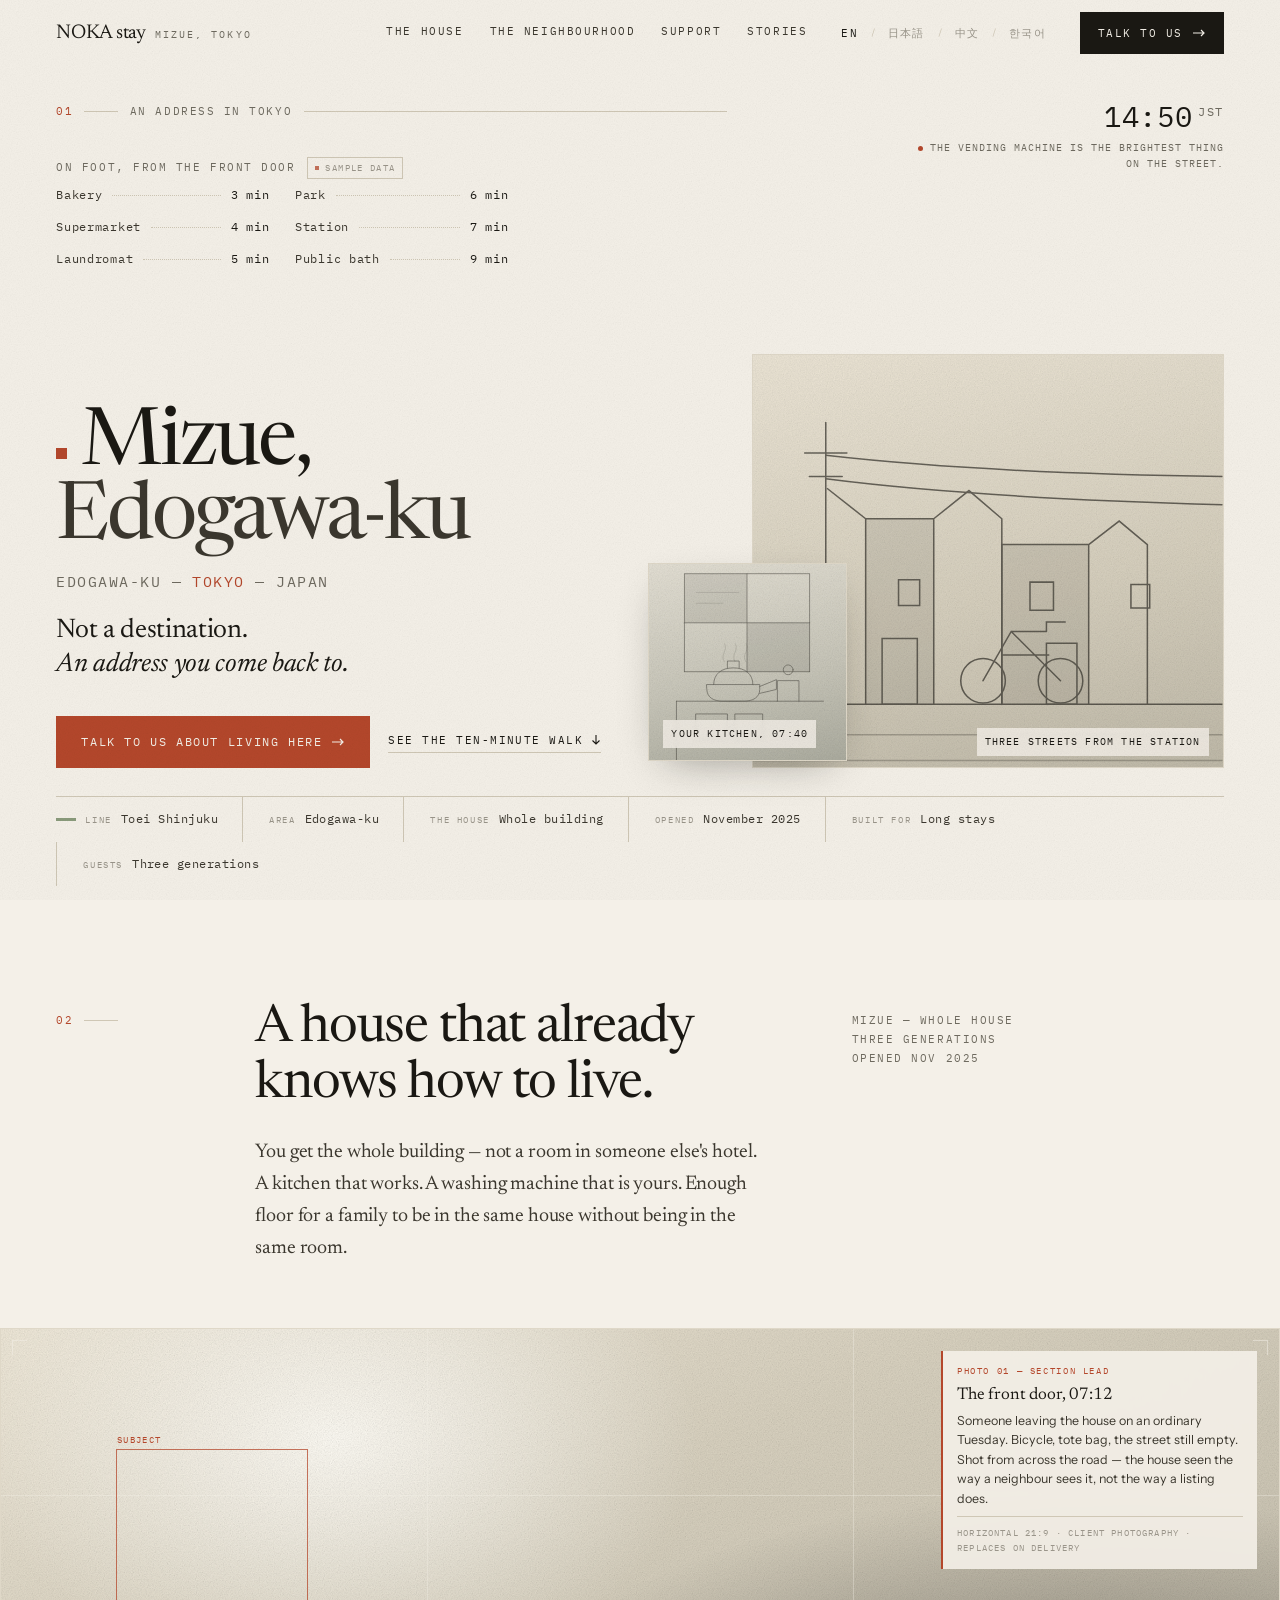
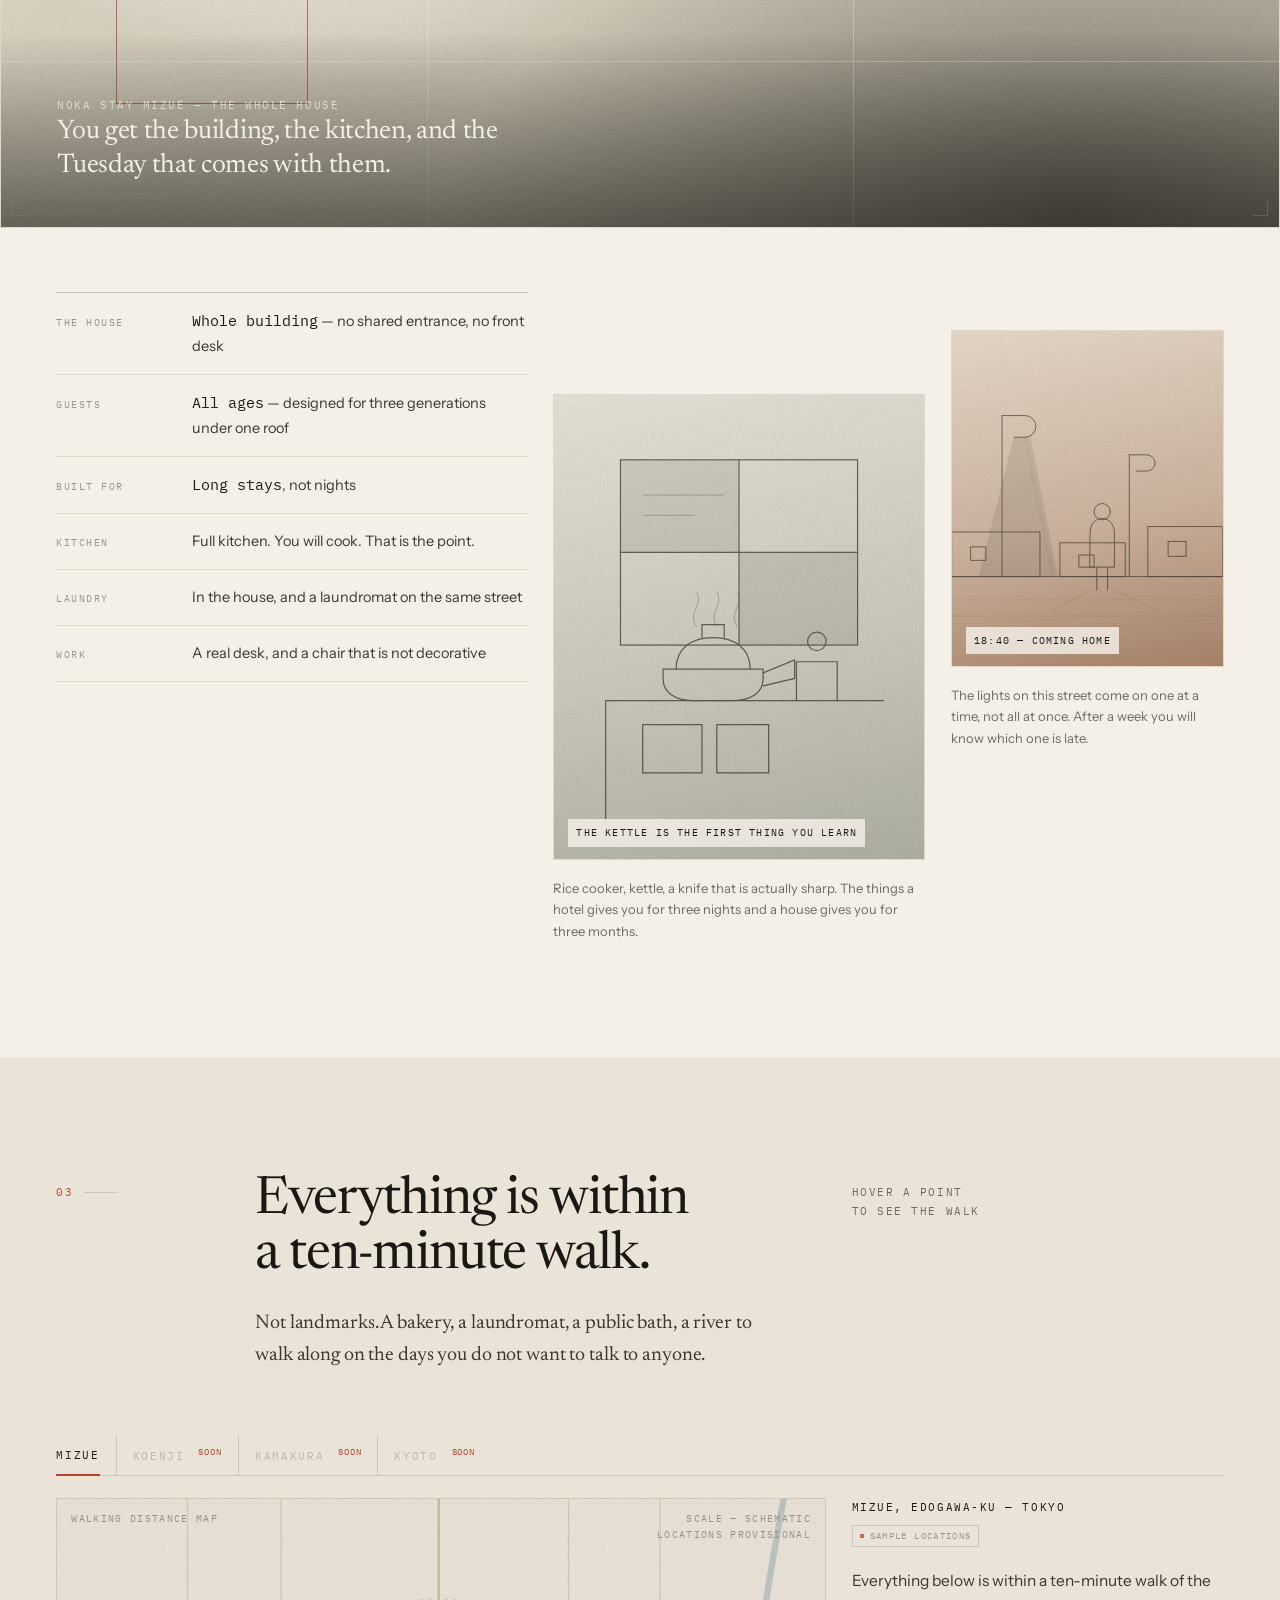
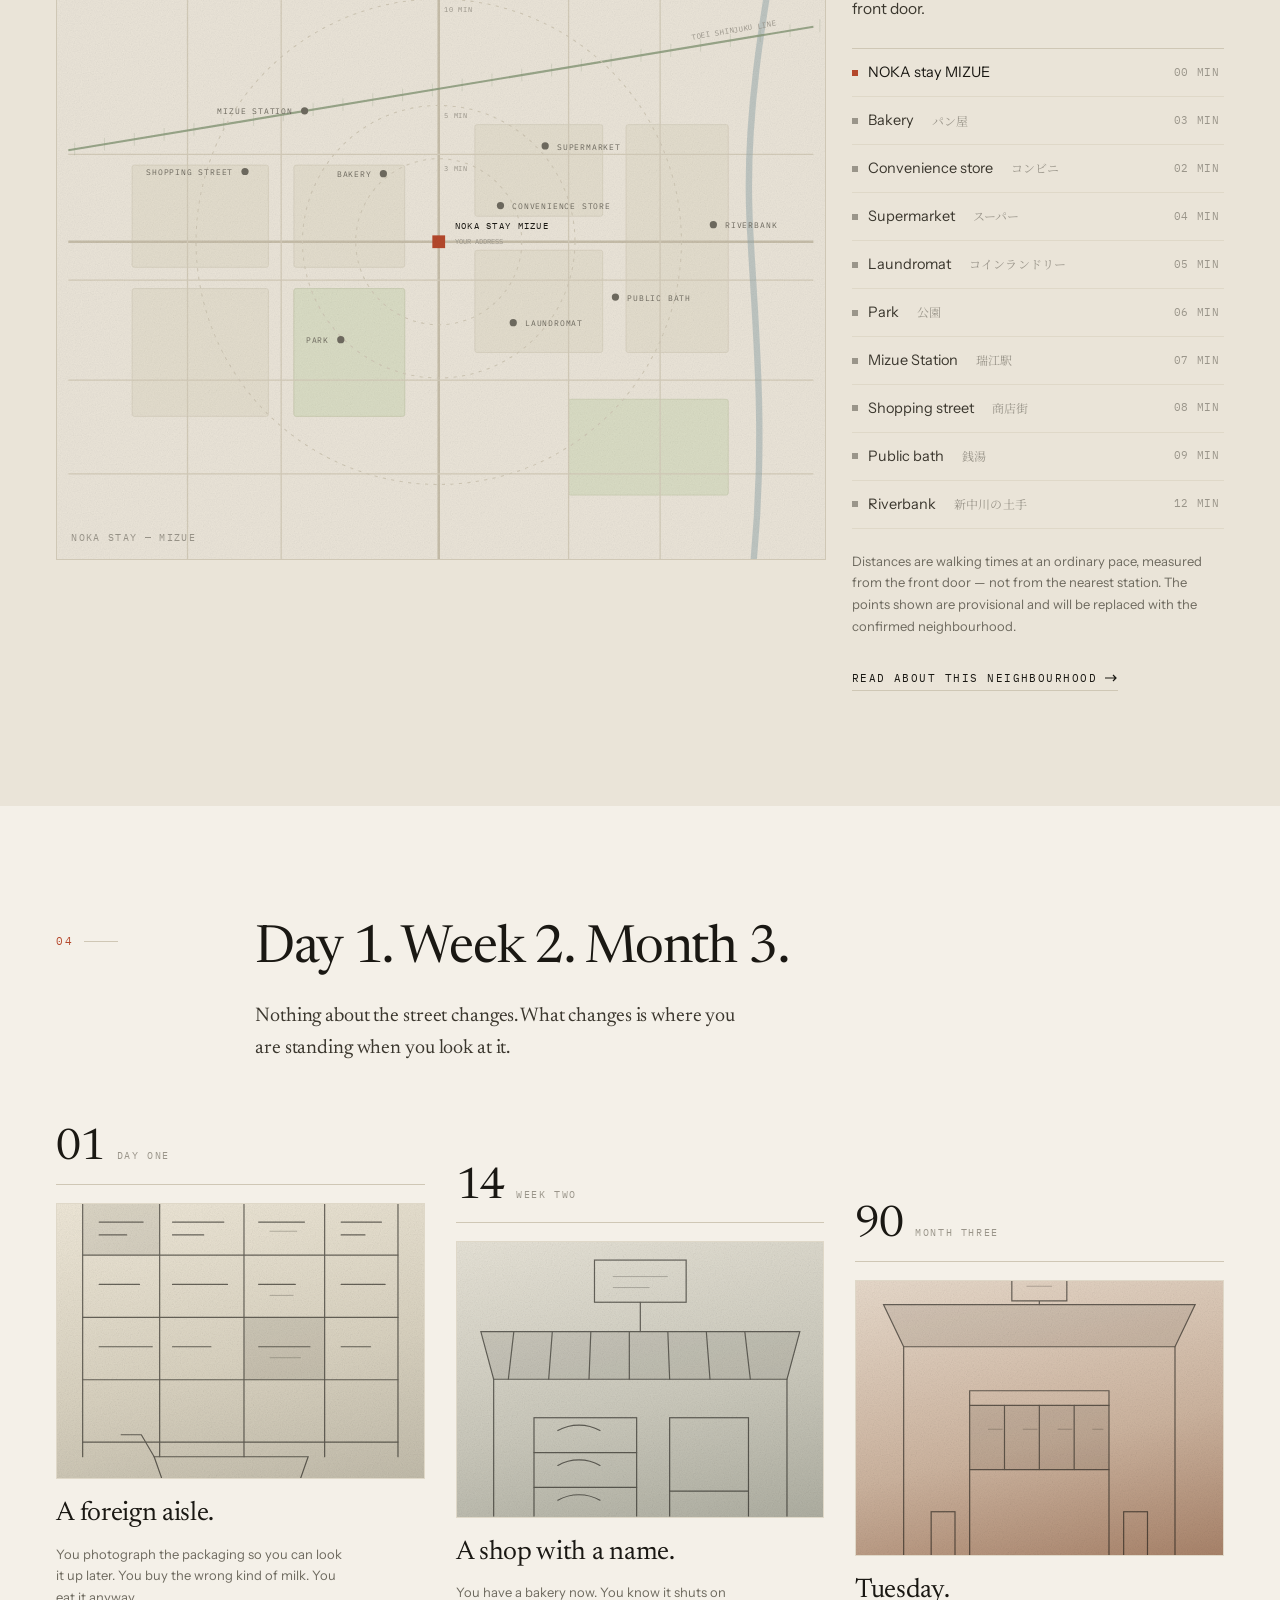
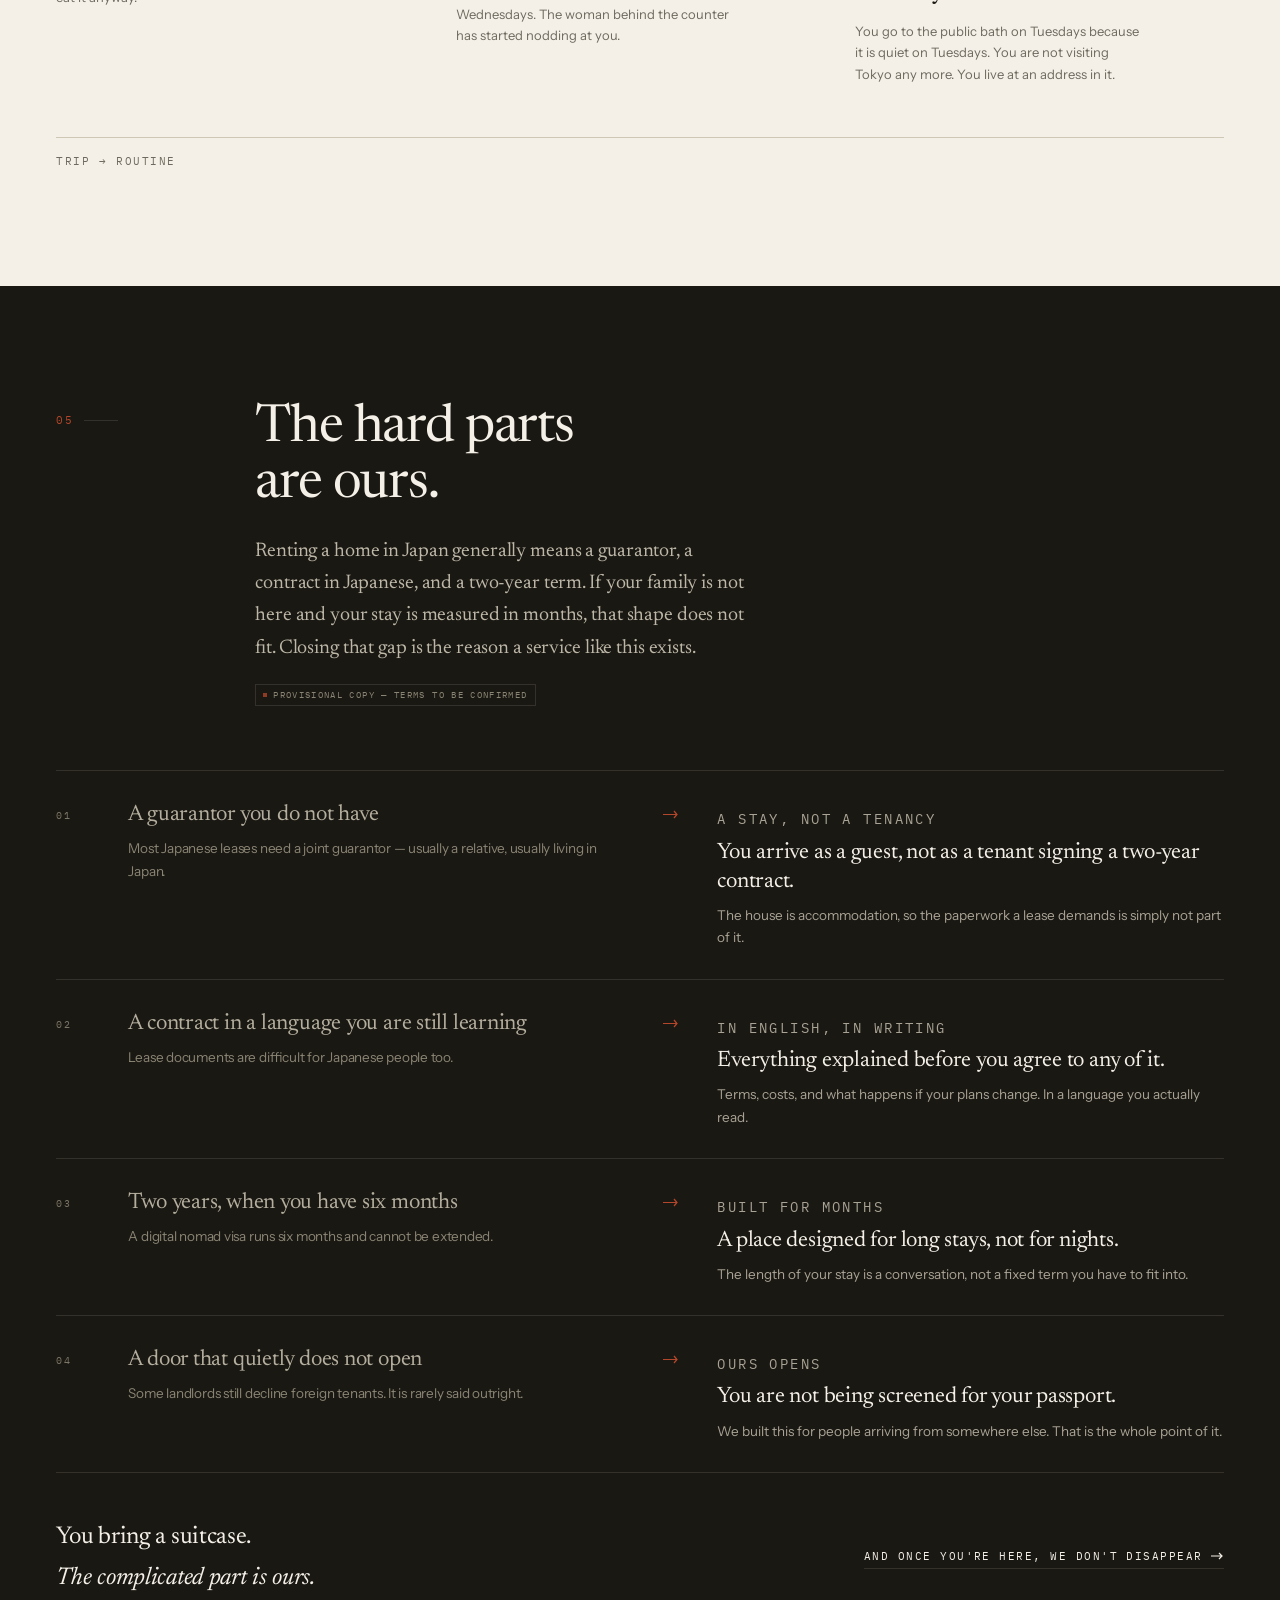
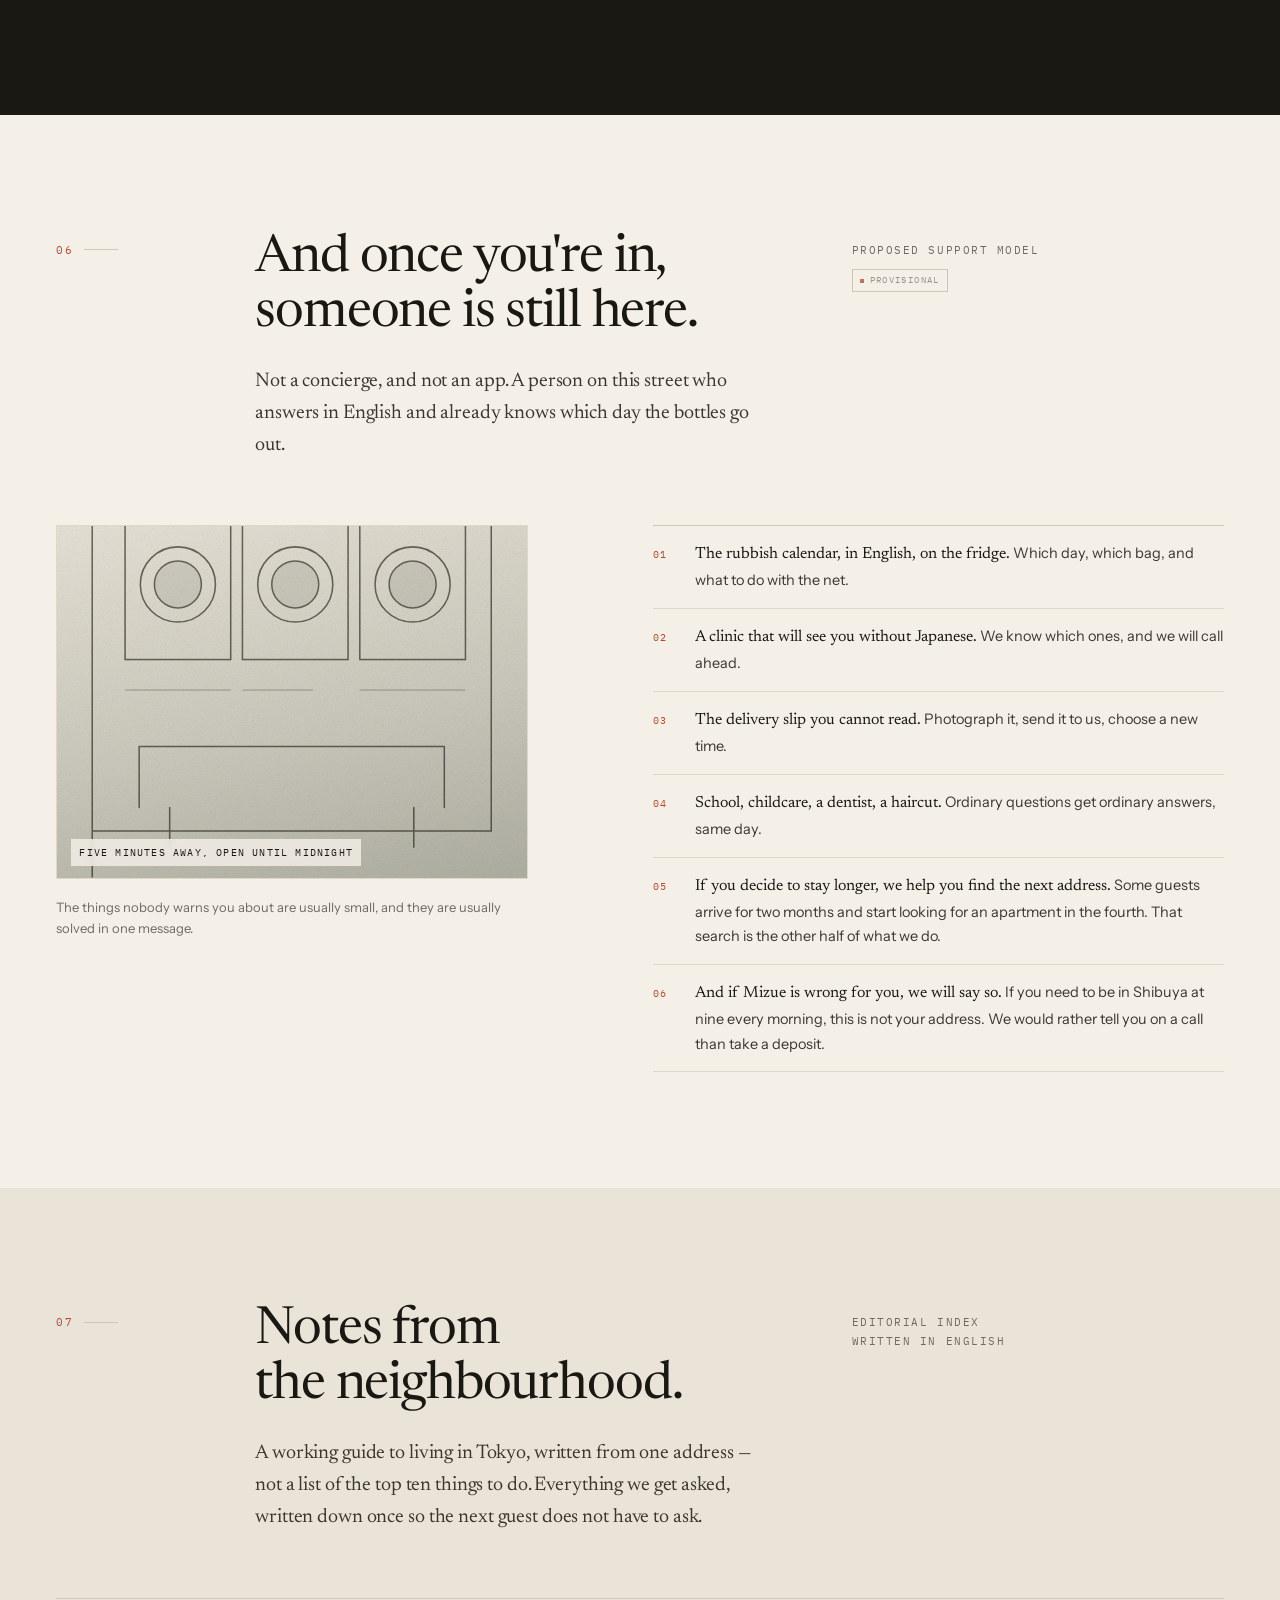
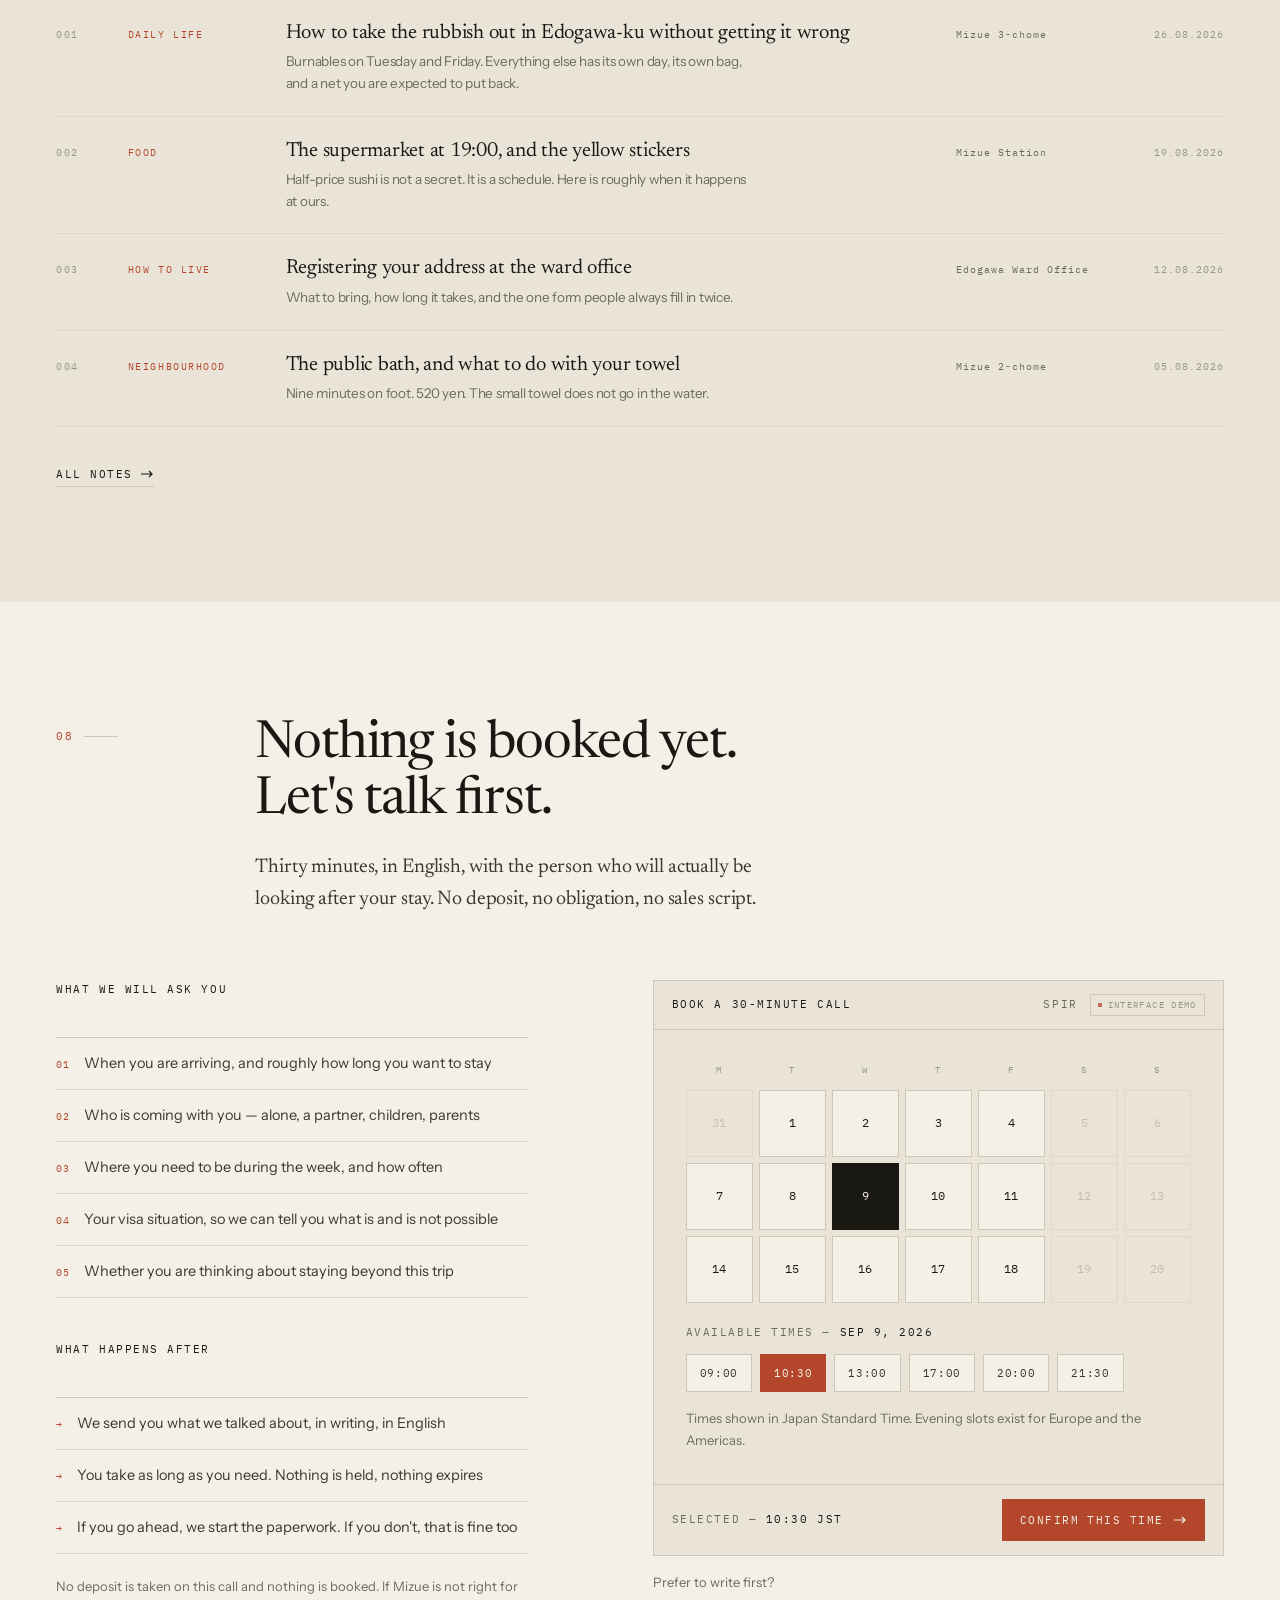
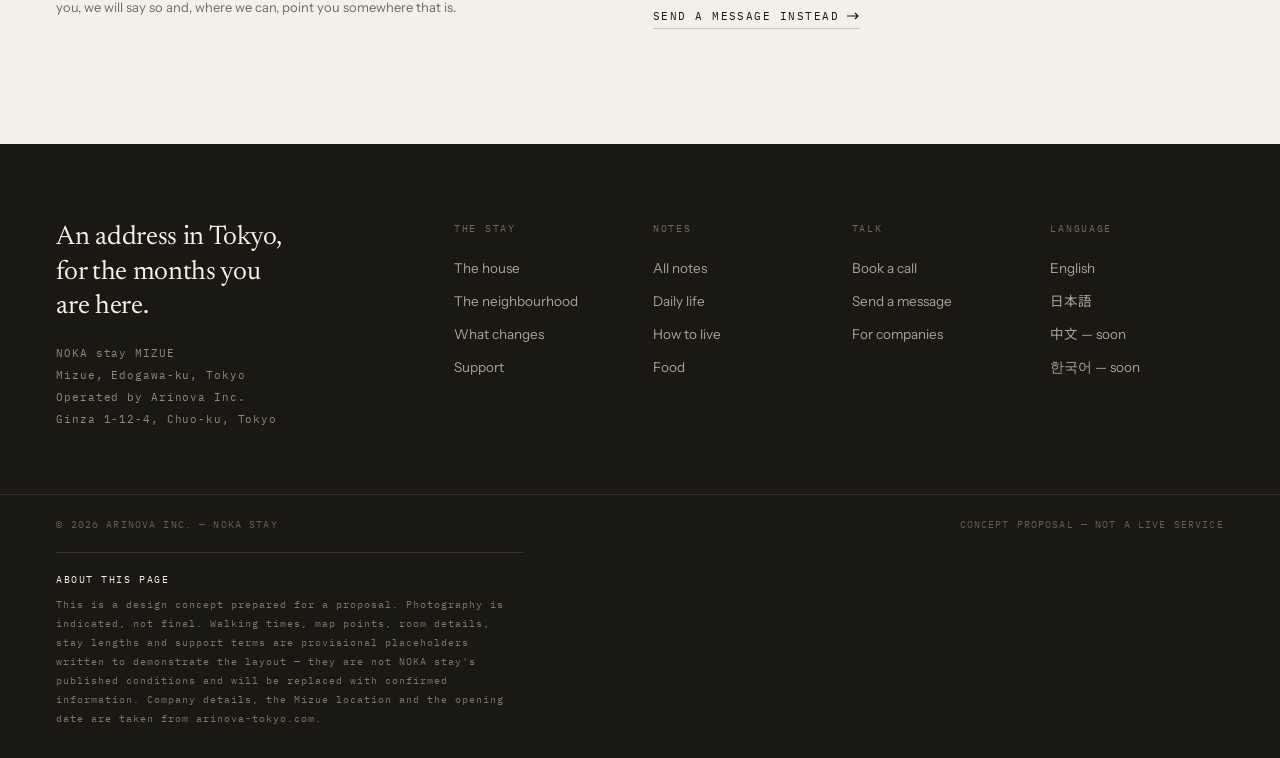
==== index.html @ d30153d5 "NOKA stay — concept design proposal mock Static concept mock (LP + owned media index + article). Con" ====
<!doctype html>
<html lang="en">
<head>
<meta charset="utf-8">
<meta name="viewport" content="width=device-width, initial-scale=1">
<meta name="robots" content="noindex, nofollow">
<title>NOKA stay — An address in Tokyo</title>
<meta name="description" content="Long stays in an ordinary Tokyo neighbourhood, with the paperwork handled. Mizue, Edogawa-ku.">
<link rel="preconnect" href="https://fonts.googleapis.com">
<link rel="preconnect" href="https://fonts.gstatic.com" crossorigin>
<link href="https://fonts.googleapis.com/css2?family=Newsreader:ital,opsz,wght@0,6..72,300..600;1,6..72,300..500&family=Instrument+Sans:wght@400;500&family=IBM+Plex+Mono:wght@400;500&family=Noto+Sans+JP:wght@400&family=Noto+Serif+JP:wght@400&display=swap" rel="stylesheet">
<link rel="stylesheet" href="css/tokens.css">
<link rel="stylesheet" href="css/app.css">
</head>
<body>

<!-- ══ header ══ -->
<header class="hdr">
  <div class="wrap hdr__in">
    <a class="brand" href="index.html">
      <span class="brand__n">NOKA stay</span>
      <span class="brand__t">Mizue, Tokyo</span>
    </a>
    <nav class="nav">
      <a href="#home">The house</a>
      <a href="#street">The neighbourhood</a>
      <a href="#help">Support</a>
      <a href="stories.html">Stories</a>
    </nav>
    <div class="lang">
      <button data-lang class="is-on">EN</button><span>/</span>
      <button data-lang>日本語</button><span>/</span>
      <button data-lang>中文</button><span>/</span>
      <button data-lang>한국어</button>
    </div>
    <a class="btn" href="#talk">Talk to us
      <svg class="btn__ar" width="13" height="8" viewBox="0 0 13 8" fill="none"><path d="M0 4h11M8 1l3 3-3 3" stroke="currentColor" stroke-width="1.2"/></svg>
    </a>
  </div>
</header>

<!-- ══ 01 THE ADDRESS ══ -->
<section class="hero" id="address">
  <div class="wrap">
    <div class="hero__in">

      <div class="hero__top">
        <div class="hero__eyebrow">
          <span class="secno">01</span>
          <span class="mono">An address in Tokyo</span>
        </div>

        <div class="coverlines rv rv-d1">
          <span class="provline"><span class="mono coverlines__k" style="margin:0">On foot, from the front door</span><span class="prov">Sample data</span></span>
          <ul>
            <li>Bakery <span></span> <b>3 min</b></li>
            <li>Supermarket <span></span> <b>4 min</b></li>
            <li>Laundromat <span></span> <b>5 min</b></li>
            <li>Park <span></span> <b>6 min</b></li>
            <li>Station <span></span> <b>7 min</b></li>
            <li>Public bath <span></span> <b>9 min</b></li>
          </ul>
        </div>
      </div>

      <div class="hero__now">
        <div class="now">
          <div class="now__t" data-clock>—:—<sup>JST</sup></div>
          <p class="now__l"><span class="now__dot"></span><span data-moment>Right now in Mizue.</span></p>
        </div>
      </div>

      <div class="hero__l">
        <h1 class="d1 addr rv">
          <span class="addr__l1"><i class="addr__pin"></i>Mizue,</span>
          <span class="addr__l2">Edogawa-ku</span>
          <span class="addr__l3">EDOGAWA-KU — <em>TOKYO</em> — JAPAN</span>
        </h1>

        <div class="hero__copy rv rv-d1">
          <p class="d3">Not a destination.<br><span class="it">An address you come back to.</span></p>
        </div>

        <div class="hero__cta rv rv-d3">
          <a class="btn btn--lg btn--acc" href="#talk">Talk to us about living here
            <svg class="btn__ar" width="13" height="8" viewBox="0 0 13 8" fill="none"><path d="M0 4h11M8 1l3 3-3 3" stroke="currentColor" stroke-width="1.2"/></svg>
          </a>
          <a class="tlink" href="#street">See the ten-minute walk
            <svg width="10" height="10" viewBox="0 0 10 10" fill="none"><path d="M5 0v9M1.5 5.5 5 9l3.5-3.5" stroke="currentColor" stroke-width="1.1"/></svg>
          </a>
        </div>
      </div>

      <div class="hero__r">
        <figure class="plate plate--tall t-morning hero__plate-main rv rv-d1">
          <div class="plate__tone"></div>
          <svg class="plate__art"><use href="#p-street"/></svg>
          <div class="plate__grain"></div><div class="plate__vig"></div>
          <figcaption class="plate__cap plate__cap--r">Three streets from the station</figcaption>
        </figure>

        <figure class="plate plate--sq t-day hero__plate-sub rv rv-d3">
          <div class="plate__tone"></div>
          <svg class="plate__art"><use href="#p-kitchen"/></svg>
          <div class="plate__grain"></div><div class="plate__vig"></div>
          <figcaption class="plate__cap">Your kitchen, 07:40</figcaption>
        </figure>
      </div>

    </div>

    <div class="databar">
      <div class="databar__i"><span class="transit__line"></span><span class="databar__k">Line</span><span class="databar__v">Toei Shinjuku</span></div>
      <div class="databar__i"><span class="databar__k">Area</span><span class="databar__v">Edogawa-ku</span></div>
      <div class="databar__i"><span class="databar__k">The house</span><span class="databar__v">Whole building</span></div>
      <div class="databar__i"><span class="databar__k">Opened</span><span class="databar__v">November 2025</span></div>
      <div class="databar__i"><span class="databar__k">Built for</span><span class="databar__v">Long stays</span></div>
      <div class="databar__i"><span class="databar__k">Guests</span><span class="databar__v">Three generations</span></div>
    </div>
  </div>
</section>

<!-- ══ 02 THE HOUSE ══ -->
<section class="section" id="home">
  <div class="wrap">
    <div class="shead">
      <div class="shead__no"><span class="secno">02</span></div>
      <div class="shead__ti">
        <h2 class="d2 rv">A house that already<br>knows how to live.</h2>
        <p class="lede rv rv-d1">You get the whole building — not a room in someone else's hotel.
          A kitchen that works. A washing machine that is yours. Enough floor for a family
          to be in the same house without being in the same room.</p>
      </div>
      <div class="shead__ai"><p class="mono rv rv-d2">Mizue — whole house<br>Three generations<br>Opened Nov 2025</p></div>
    </div>

  </div>

  <!-- 全幅の写真帯。ここが「線画のコンセプトボード」ではなく
       「完成した宿泊ブランドのサイト」に見えるかどうかの分岐点になる。 -->
  <figure class="plate plate--photo band bleed t-morning rv">
    <div class="plate__tone"></div>
    <div class="plate__grain"></div>
    <div class="plate__marks"><i></i><i></i><i></i><i></i></div>
    <div class="plate__guide"><i></i><i></i><i></i><i></i></div>
    <div class="plate__focus"></div>
    <figcaption class="plate__brief">
      <b>Photo 01 — section lead</b>
      <strong>The front door, 07:12</strong>
      <span>Someone leaving the house on an ordinary Tuesday. Bicycle, tote bag, the street still empty.
        Shot from across the road — the house seen the way a neighbour sees it, not the way a listing does.</span>
      <em>Horizontal 21:9 · client photography · replaces on delivery</em>
    </figcaption>
    <div class="band__over">
      <div class="band__in">
        <p class="mono">NOKA stay Mizue — the whole house</p>
        <p class="d3">You get the building, the kitchen, and the Tuesday that comes with them.</p>
      </div>
    </div>
  </figure>

  <div class="wrap" style="padding-top:clamp(40px,5vw,84px)">
    <div class="home__grid">
      <div class="home__a">
        <dl class="home__facts rv" style="margin-top:0;border-top:1px solid var(--rule)">
          <div class="home__fact"><dt>The house</dt><dd><b>Whole building</b> — no shared entrance, no front desk</dd></div>
          <div class="home__fact"><dt>Guests</dt><dd><b>All ages</b> — designed for three generations under one roof</dd></div>
          <div class="home__fact"><dt>Built for</dt><dd><b>Long stays</b>, not nights</dd></div>
          <div class="home__fact"><dt>Kitchen</dt><dd>Full kitchen. You will cook. That is the point.</dd></div>
          <div class="home__fact"><dt>Laundry</dt><dd>In the house, and a laundromat on the same street</dd></div>
          <div class="home__fact"><dt>Work</dt><dd>A real desk, and a chair that is not decorative</dd></div>
        </dl>
      </div>

      <div class="home__b">
        <figure class="plate plate--port t-day rv rv-d1">
          <div class="plate__tone"></div>
          <svg class="plate__art"><use href="#p-kitchen"/></svg>
          <div class="plate__grain"></div>
          <figcaption class="plate__cap">The kettle is the first thing you learn</figcaption>
        </figure>
        <p class="small home__note">Rice cooker, kettle, a knife that is actually sharp.
          The things a hotel gives you for three nights and a house gives you for three months.</p>
      </div>

      <div class="home__c">
        <figure class="plate plate--tall t-evening rv rv-d2">
          <div class="plate__tone"></div>
          <svg class="plate__art"><use href="#p-evening"/></svg>
          <div class="plate__grain"></div>
          <figcaption class="plate__cap">18:40 — coming home</figcaption>
        </figure>
        <p class="small home__note">The lights on this street come on one at a time,
          not all at once. After a week you will know which one is late.</p>
      </div>
    </div>
  </div>
</section>

<!-- ══ 03 FIVE MINUTES FROM THE DOOR ══ -->
<section class="section" id="street" style="background:var(--paper-2)">
  <div class="wrap">
    <div class="shead">
      <div class="shead__no"><span class="secno">03</span></div>
      <div class="shead__ti">
        <h2 class="d2 rv">Everything is within<br>a ten-minute walk.</h2>
        <p class="lede rv rv-d1">Not landmarks. A bakery, a laundromat, a public bath, a river to walk along
          on the days you do not want to talk to anyone.</p>
      </div>
      <div class="shead__ai"><p class="mono rv rv-d2">Hover a point<br>to see the walk</p></div>
    </div>

    <div class="locs rv">
      <button data-loc="mizue" class="is-on">Mizue</button>
      <button data-loc="koenji" disabled>Koenji <span class="locs__soon">soon</span></button>
      <button data-loc="kamakura" disabled>Kamakura <span class="locs__soon">soon</span></button>
      <button data-loc="kyoto" disabled>Kyoto <span class="locs__soon">soon</span></button>
    </div>

    <div class="map">
      <div class="map__fig rv">
        <div class="map__frame" data-map-frame>
          <span class="map__corner map__corner--tl" data-map-meta-anchor>Walking distance map</span>
          <span class="map__corner map__corner--tr">Scale — schematic<br>Locations provisional</span>
          <span class="map__corner map__corner--bl">NOKA stay — Mizue</span>
        </div>
      </div>

      <div class="map__side rv rv-d1" data-map-meta>
        <p class="mono mono--ink" data-m-addr>MIZUE, EDOGAWA-KU — TOKYO</p>
        <p class="provline" style="margin-top:8px"><span class="prov">Sample locations</span></p>
        <p class="body" style="margin:20px 0 26px;max-width:38ch" data-m-note>Everything below is within a ten-minute walk of the front door.</p>
        <ul class="pois" data-map-list></ul>
        <p class="small" style="margin-top:22px">Distances are walking times at an ordinary pace,
          measured from the front door — not from the nearest station.
          The points shown are provisional and will be replaced with the confirmed neighbourhood.</p>
        <p style="margin-top:26px"><a class="tlink" href="stories.html">Read about this neighbourhood
          <svg width="13" height="8" viewBox="0 0 13 8" fill="none"><path d="M0 4h11M8 1l3 3-3 3" stroke="currentColor" stroke-width="1.2"/></svg></a></p>
      </div>
    </div>
  </div>
</section>

<!-- ══ 04 AFTER TWO WEEKS ══ -->
<section class="section" id="days">
  <div class="wrap">
    <div class="shead">
      <div class="shead__no"><span class="secno">04</span></div>
      <div class="shead__ti">
        <h2 class="d2 rv">Day 1. Week 2. Month 3.</h2>
        <p class="lede rv rv-d1">Nothing about the street changes. What changes is where you are standing
          when you look at it.</p>
      </div>
    </div>

    <div class="days">
      <div class="days__c rv">
        <div class="days__mark"><span class="days__n">01</span><span class="days__u">Day one</span></div>
        <figure class="plate plate--land t-morning">
          <div class="plate__tone"></div><svg class="plate__art"><use href="#p-market"/></svg>
          <div class="plate__grain"></div><div class="plate__vig"></div>
        </figure>
        <p class="d3 days__t">A foreign aisle.</p>
        <p class="small days__q">You photograph the packaging so you can look it up later.
          You buy the wrong kind of milk. You eat it anyway.</p>
      </div>

      <div class="days__c rv rv-d1">
        <div class="days__mark"><span class="days__n">14</span><span class="days__u">Week two</span></div>
        <figure class="plate plate--land t-day">
          <div class="plate__tone"></div><svg class="plate__art"><use href="#p-bakery"/></svg>
          <div class="plate__grain"></div><div class="plate__vig"></div>
        </figure>
        <p class="d3 days__t">A shop with a name.</p>
        <p class="small days__q">You have a bakery now. You know it shuts on Wednesdays.
          The woman behind the counter has started nodding at you.</p>
      </div>

      <div class="days__c rv rv-d2">
        <div class="days__mark"><span class="days__n">90</span><span class="days__u">Month three</span></div>
        <figure class="plate plate--land t-evening">
          <div class="plate__tone"></div><svg class="plate__art"><use href="#p-sento"/></svg>
          <div class="plate__grain"></div><div class="plate__vig"></div>
        </figure>
        <p class="d3 days__t">Tuesday.</p>
        <p class="small days__q">You go to the public bath on Tuesdays because it is quiet on Tuesdays.
          You are not visiting Tokyo any more. You live at an address in it.</p>
      </div>
    </div>

    <div class="days__track" data-days-track><span class="days__prog" data-days-prog></span></div>
    <p class="mono" style="margin-top:14px">Trip → Routine</p>
  </div>
</section>

<!-- ══ 05 THE HARD PARTS ══ -->
<section class="section invert" id="walls">
  <div class="wrap">
    <div class="shead">
      <div class="shead__no"><span class="secno">05</span></div>
      <div class="shead__ti">
        <h2 class="d2 rv">The hard parts<br>are ours.</h2>
        <p class="lede rv rv-d1">Renting a home in Japan generally means a guarantor, a contract in Japanese,
          and a two-year term. If your family is not here and your stay is measured in months,
          that shape does not fit. Closing that gap is the reason a service like this exists.</p>
        <p class="provline" style="margin-top:20px"><span class="prov">Provisional copy — terms to be confirmed</span></p>
      </div>
    </div>

    <div class="hard rv">
      <div class="hard__row">
        <span class="hard__n">01</span>
        <div class="hard__p">A guarantor you do not have
          <em>Most Japanese leases need a joint guarantor — usually a relative, usually living in Japan.</em></div>
        <div class="hard__ar"><svg width="16" height="9" viewBox="0 0 16 9" fill="none"><path d="M0 4.5h14M11 1l3 3.5-3 3.5" stroke="currentColor" stroke-width="1.2"/></svg></div>
        <div class="hard__a">
          <span class="hard__k">A stay, not a tenancy</span>
          <strong>You arrive as a guest, not as a tenant signing a two-year contract.</strong>
          <span>The house is accommodation, so the paperwork a lease demands is simply not part of it.</span>
        </div>
      </div>

      <div class="hard__row">
        <span class="hard__n">02</span>
        <div class="hard__p">A contract in a language you are still learning
          <em>Lease documents are difficult for Japanese people too.</em></div>
        <div class="hard__ar"><svg width="16" height="9" viewBox="0 0 16 9" fill="none"><path d="M0 4.5h14M11 1l3 3.5-3 3.5" stroke="currentColor" stroke-width="1.2"/></svg></div>
        <div class="hard__a">
          <span class="hard__k">In English, in writing</span>
          <strong>Everything explained before you agree to any of it.</strong>
          <span>Terms, costs, and what happens if your plans change. In a language you actually read.</span>
        </div>
      </div>

      <div class="hard__row">
        <span class="hard__n">03</span>
        <div class="hard__p">Two years, when you have six months
          <em>A digital nomad visa runs six months and cannot be extended.</em></div>
        <div class="hard__ar"><svg width="16" height="9" viewBox="0 0 16 9" fill="none"><path d="M0 4.5h14M11 1l3 3.5-3 3.5" stroke="currentColor" stroke-width="1.2"/></svg></div>
        <div class="hard__a">
          <span class="hard__k">Built for months</span>
          <strong>A place designed for long stays, not for nights.</strong>
          <span>The length of your stay is a conversation, not a fixed term you have to fit into.</span>
        </div>
      </div>

      <div class="hard__row">
        <span class="hard__n">04</span>
        <div class="hard__p">A door that quietly does not open
          <em>Some landlords still decline foreign tenants. It is rarely said outright.</em></div>
        <div class="hard__ar"><svg width="16" height="9" viewBox="0 0 16 9" fill="none"><path d="M0 4.5h14M11 1l3 3.5-3 3.5" stroke="currentColor" stroke-width="1.2"/></svg></div>
        <div class="hard__a">
          <span class="hard__k">Ours opens</span>
          <strong>You are not being screened for your passport.</strong>
          <span>We built this for people arriving from somewhere else. That is the whole point of it.</span>
        </div>
      </div>
    </div>

    <div class="hard__close rv rv-d2">
      <p>You bring a suitcase.<br><span class="it">The complicated part is ours.</span></p>
      <a class="tlink" href="#help">And once you're here, we don't disappear
        <svg width="13" height="8" viewBox="0 0 13 8" fill="none"><path d="M0 4h11M8 1l3 3-3 3" stroke="currentColor" stroke-width="1.2"/></svg></a>
    </div>
  </div>
</section>

<!-- ══ 06 WHILE YOU'RE HERE ══ -->
<section class="section" id="help">
  <div class="wrap">
    <div class="shead">
      <div class="shead__no"><span class="secno">06</span></div>
      <div class="shead__ti">
        <h2 class="d2 rv">And once you're in,<br>someone is still here.</h2>
        <p class="lede rv rv-d1">Not a concierge, and not an app. A person on this street who
          answers in English and already knows which day the bottles go out.</p>
      </div>
      <div class="shead__ai"><p class="mono rv rv-d2">Proposed support model</p>
        <p class="provline" style="margin-top:10px"><span class="prov">Provisional</span></p></div>
    </div>

    <div class="care">
      <div class="care__l rv">
        <figure class="plate plate--land t-day">
          <div class="plate__tone"></div>
          <svg class="plate__art"><use href="#p-laundry"/></svg>
          <div class="plate__grain"></div>
          <figcaption class="plate__cap">Five minutes away, open until midnight</figcaption>
        </figure>
        <p class="small home__note">The things nobody warns you about are usually small,
          and they are usually solved in one message.</p>
      </div>

      <div class="care__r rv rv-d1">
        <div class="care__list">
          <div class="care__i"><i>01</i><p><b>The rubbish calendar, in English, on the fridge.</b>
            Which day, which bag, and what to do with the net.</p></div>
          <div class="care__i"><i>02</i><p><b>A clinic that will see you without Japanese.</b>
            We know which ones, and we will call ahead.</p></div>
          <div class="care__i"><i>03</i><p><b>The delivery slip you cannot read.</b>
            Photograph it, send it to us, choose a new time.</p></div>
          <div class="care__i"><i>04</i><p><b>School, childcare, a dentist, a haircut.</b>
            Ordinary questions get ordinary answers, same day.</p></div>
          <div class="care__i"><i>05</i><p><b>If you decide to stay longer, we help you find the next address.</b>
            Some guests arrive for two months and start looking for an apartment in the fourth.
            That search is the other half of what we do.</p></div>
          <div class="care__i"><i>06</i><p><b>And if Mizue is wrong for you, we will say so.</b>
            If you need to be in Shibuya at nine every morning, this is not your address.
            We would rather tell you on a call than take a deposit.</p></div>
        </div>
      </div>
    </div>
  </div>
</section>

<!-- ══ 07 FROM THE NEIGHBOURHOOD ══ -->
<section class="section" id="stories" style="background:var(--paper-2)">
  <div class="wrap">
    <div class="shead">
      <div class="shead__no"><span class="secno">07</span></div>
      <div class="shead__ti">
        <h2 class="d2 rv">Notes from<br>the neighbourhood.</h2>
        <p class="lede rv rv-d1">A working guide to living in Tokyo, written from one address —
          not a list of the top ten things to do. Everything we get asked, written down once
          so the next guest does not have to ask.</p>
      </div>
      <div class="shead__ai"><p class="mono rv rv-d2">Editorial index<br>Written in English</p></div>
    </div>

    <ul class="idx rv">
      <li><a class="idx__row" href="story.html">
        <span class="idx__no">001</span>
        <span class="idx__cat">Daily life</span>
        <span class="idx__ti">How to take the rubbish out in Edogawa-ku without getting it wrong
          <span>Burnables on Tuesday and Friday. Everything else has its own day, its own bag, and a net you are expected to put back.</span></span>
        <span class="idx__pl">Mizue 3-chome</span>
        <span class="idx__dt">26.08.2026</span>
        <figure class="plate plate--land t-morning idx__peek"><div class="plate__tone"></div><svg class="plate__art"><use href="#p-street"/></svg><div class="plate__grain"></div></figure>
      </a></li>
      <li><a class="idx__row" href="story.html">
        <span class="idx__no">002</span>
        <span class="idx__cat">Food</span>
        <span class="idx__ti">The supermarket at 19:00, and the yellow stickers
          <span>Half-price sushi is not a secret. It is a schedule. Here is roughly when it happens at ours.</span></span>
        <span class="idx__pl">Mizue Station</span>
        <span class="idx__dt">19.08.2026</span>
        <figure class="plate plate--land t-evening idx__peek"><div class="plate__tone"></div><svg class="plate__art"><use href="#p-market"/></svg><div class="plate__grain"></div></figure>
      </a></li>
      <li><a class="idx__row" href="story.html">
        <span class="idx__no">003</span>
        <span class="idx__cat">How to live</span>
        <span class="idx__ti">Registering your address at the ward office
          <span>What to bring, how long it takes, and the one form people always fill in twice.</span></span>
        <span class="idx__pl">Edogawa Ward Office</span>
        <span class="idx__dt">12.08.2026</span>
        <figure class="plate plate--land t-day idx__peek"><div class="plate__tone"></div><svg class="plate__art"><use href="#p-desk"/></svg><div class="plate__grain"></div></figure>
      </a></li>
      <li><a class="idx__row" href="story.html">
        <span class="idx__no">004</span>
        <span class="idx__cat">Neighbourhood</span>
        <span class="idx__ti">The public bath, and what to do with your towel
          <span>Nine minutes on foot. 520 yen. The small towel does not go in the water.</span></span>
        <span class="idx__pl">Mizue 2-chome</span>
        <span class="idx__dt">05.08.2026</span>
        <figure class="plate plate--land t-night idx__peek"><div class="plate__tone"></div><svg class="plate__art"><use href="#p-sento"/></svg><div class="plate__grain"></div></figure>
      </a></li>
    </ul>

    <p style="margin-top:32px"><a class="tlink" href="stories.html">All notes
      <svg width="13" height="8" viewBox="0 0 13 8" fill="none"><path d="M0 4h11M8 1l3 3-3 3" stroke="currentColor" stroke-width="1.2"/></svg></a></p>
  </div>
</section>

<!-- ══ 08 LET'S TALK ══ -->
<section class="section" id="talk">
  <div class="wrap">
    <div class="shead">
      <div class="shead__no"><span class="secno">08</span></div>
      <div class="shead__ti">
        <h2 class="d2 rv">Nothing is booked yet.<br>Let's talk first.</h2>
        <p class="lede rv rv-d1">Thirty minutes, in English, with the person who will actually
          be looking after your stay. No deposit, no obligation, no sales script.</p>
      </div>
    </div>

    <div class="talk">
      <div class="talk__l rv">
        <p class="mono mono--ink">What we will ask you</p>
        <div class="talk__list">
          <div class="talk__li"><i>01</i><span>When you are arriving, and roughly how long you want to stay</span></div>
          <div class="talk__li"><i>02</i><span>Who is coming with you — alone, a partner, children, parents</span></div>
          <div class="talk__li"><i>03</i><span>Where you need to be during the week, and how often</span></div>
          <div class="talk__li"><i>04</i><span>Your visa situation, so we can tell you what is and is not possible</span></div>
          <div class="talk__li"><i>05</i><span>Whether you are thinking about staying beyond this trip</span></div>
        </div>
        <p class="mono mono--ink" style="margin-top:clamp(28px,3.4vw,42px)">What happens after</p>
        <div class="talk__list">
          <div class="talk__li"><i>→</i><span>We send you what we talked about, in writing, in English</span></div>
          <div class="talk__li"><i>→</i><span>You take as long as you need. Nothing is held, nothing expires</span></div>
          <div class="talk__li"><i>→</i><span>If you go ahead, we start the paperwork. If you don't, that is fine too</span></div>
        </div>
        <p class="small" style="margin-top:22px">No deposit is taken on this call and nothing is booked.
          If Mizue is not right for you, we will say so and, where we can, point you somewhere that is.</p>
      </div>

      <div class="talk__r rv rv-d1">
        <div class="spir">
          <div class="spir__hd">
            <span class="mono mono--ink">Book a 30-minute call</span>
            <span class="provline"><span class="mono">Spir</span><span class="prov">Interface demo</span></span>
          </div>
          <div class="spir__bd">
            <div class="spir__cal" data-cal>
              <span class="spir__dh">M</span><span class="spir__dh">T</span><span class="spir__dh">W</span><span class="spir__dh">T</span><span class="spir__dh">F</span><span class="spir__dh">S</span><span class="spir__dh">S</span>
              <span class="spir__d is-off">31</span><span class="spir__d is-free">1</span><span class="spir__d is-free">2</span><span class="spir__d is-free">3</span><span class="spir__d is-free">4</span><span class="spir__d is-off">5</span><span class="spir__d is-off">6</span>
              <span class="spir__d is-free">7</span><span class="spir__d is-free">8</span><span class="spir__d is-sel">9</span><span class="spir__d is-free">10</span><span class="spir__d is-free">11</span><span class="spir__d is-off">12</span><span class="spir__d is-off">13</span>
              <span class="spir__d is-free">14</span><span class="spir__d is-free">15</span><span class="spir__d is-free">16</span><span class="spir__d is-free">17</span><span class="spir__d is-free">18</span><span class="spir__d is-off">19</span><span class="spir__d is-off">20</span>
            </div>
            <p class="mono" style="margin-bottom:12px">Available times — <span data-cal-out class="mono--ink">SEP 9, 2026</span></p>
            <div class="spir__slots" data-slots>
              <button class="spir__slot">09:00</button>
              <button class="spir__slot is-sel">10:30</button>
              <button class="spir__slot">13:00</button>
              <button class="spir__slot">17:00</button>
              <button class="spir__slot">20:00</button>
              <button class="spir__slot">21:30</button>
            </div>
            <p class="small" style="margin-top:16px">Times shown in Japan Standard Time.
              Evening slots exist for Europe and the Americas.</p>
          </div>
          <div class="spir__ft">
            <span class="mono">Selected — <span data-slot-out class="mono--ink">10:30 JST</span></span>
            <a class="btn btn--acc" href="#talk">Confirm this time
              <svg class="btn__ar" width="13" height="8" viewBox="0 0 13 8" fill="none"><path d="M0 4h11M8 1l3 3-3 3" stroke="currentColor" stroke-width="1.2"/></svg>
            </a>
          </div>
        </div>
        <p class="small" style="margin-top:16px">Prefer to write first?</p>
        <p style="margin-top:8px"><a class="tlink" href="#talk">Send a message instead
          <svg width="13" height="8" viewBox="0 0 13 8" fill="none"><path d="M0 4h11M8 1l3 3-3 3" stroke="currentColor" stroke-width="1.2"/></svg></a></p>
      </div>
    </div>
  </div>
</section>

<!-- ══ footer ══ -->
<footer class="ft">
  <div class="wrap ft__grid">
    <div class="ft__b">
      <p class="d3" style="color:var(--paper);max-width:16ch">An address in Tokyo, for the months you are here.</p>
      <p class="ft__addr">NOKA stay MIZUE<br>Mizue, Edogawa-ku, Tokyo<br>Operated by Arinova Inc.<br>Ginza 1-12-4, Chuo-ku, Tokyo</p>
    </div>
    <div class="ft__n"><h4>The stay</h4>
      <a href="#home">The house</a><a href="#street">The neighbourhood</a><a href="#days">What changes</a><a href="#help">Support</a></div>
    <div class="ft__n"><h4>Notes</h4>
      <a href="stories.html">All notes</a><a href="stories.html">Daily life</a><a href="stories.html">How to live</a><a href="stories.html">Food</a></div>
    <div class="ft__n"><h4>Talk</h4>
      <a href="#talk">Book a call</a><a href="#talk">Send a message</a><a href="#talk">For companies</a></div>
    <div class="ft__n"><h4>Language</h4>
      <a href="#">English</a><a href="#">日本語</a><a href="#">中文 — soon</a><a href="#">한국어 — soon</a></div>
  </div>
  <div class="wrap ft__bot">
    <p>© 2026 Arinova Inc. — NOKA stay</p>
    <p>Concept proposal — not a live service</p>
  </div>
  <div class="wrap">
    <p class="ft__note"><b>About this page</b>
      This is a design concept prepared for a proposal. Photography is indicated, not final.
      Walking times, map points, room details, stay lengths and support terms are provisional
      placeholders written to demonstrate the layout — they are not NOKA stay's published
      conditions and will be replaced with confirmed information.
      Company details, the Mizue location and the opening date are taken from arinova-tokyo.com.</p>
  </div>
</footer>

<!-- モバイル：Hero を過ぎたら出る面談導線 -->
<div class="mbar">
  <div class="mbar__t"><b>Mizue, Edogawa-ku</b><span>A whole house, built for long stays</span></div>
  <a class="btn btn--acc" href="#talk">Talk to us</a>
</div>

<script src="js/plates.js"></script>
<script src="js/map.js"></script>
<script src="js/app.js"></script>
</body>
</html>
---- css/tokens.css ----
/* ==========================================================================
   NOKA stay — Design Tokens
   色は「日本の日常」から抽出している。観光の色（桜・朱・抹茶）は一切使わない。
   ========================================================================== */

:root {
  /* --- 面 / Surfaces ------------------------------------------------------
     紙・障子・朝の壁。わずかに黄みを含む白。純白は使わない（画面が硬くなる） */
  --paper:        #F4F0E8;   /* 主背景：ざら紙 */
  --paper-2:      #EAE4D8;   /* 版面の沈み：封筒・段ボール */
  --paper-3:      #DED7C7;   /* 図版の地 */

  /* --- 墨 / Ink -----------------------------------------------------------
     真っ黒にしない。夜の東京は黒ではなく、わずかに温かい灰色 */
  --ink:          #1A1813;   /* 見出し・反転セクションの地 */
  --ink-2:        #3B372E;   /* 本文 */
  --ink-3:        #6E6A5F;   /* 副次テキスト：コンクリート・道路 */
  --ink-4:        #9A958A;   /* 注記 */

  /* --- 罫 / Rules ---------------------------------------------------------
     地図の等高線の細さ。1px より細く見えるように色で調整する */
  --rule:         #CFC7B5;
  --rule-soft:    #DFD8C8;
  --rule-ink:     #34302A;   /* 反転時の罫 */

  /* --- 差し色 / Accent ----------------------------------------------------
     柿。夕方の陽、郵便受け、消火器、鳥居ではない赤。1ページに数点だけ置く */
  --persimmon:    #B4472B;
  --persimmon-2:  #8E3620;

  /* --- 補助色（すべて実在の生活物から） ------------------------------------ */
  --tatami:       #8F8F63;   /* 畳の縁・青のり */
  --line-toei:    #8A9B7B;   /* 都営新宿線のラインカラー（リーフ）を落ち着かせた値 */
  --sky:          #A9B8BD;   /* 朝の空・電車の窓ガラス */
  --river:        #93A7AC;   /* 新中川 */

  /* --- タイポグラフィ -------------------------------------------------------
     Newsreader   : 見出し（Editorial セリフ。イタリックを感情の行に使う）
     Instrument Sans : UI・本文
     IBM Plex Mono: 住所・時刻・徒歩分・座標（＝「地図と標識の語彙」）
     すべて SIL Open Font License / Wix にアップロード可 */
  --ff-display: "Newsreader", "Noto Serif JP", "Hiragino Mincho ProN", serif;
  --ff-sans:    "Instrument Sans", "Noto Sans JP", -apple-system, "Hiragino Sans", sans-serif;
  --ff-mono:    "IBM Plex Mono", "SFMono-Regular", Menlo, monospace;
  --ff-jp:      "Noto Serif JP", "Hiragino Mincho ProN", serif;

  /* 和欧混植：和文は欧文より一段小さく、字間をわずかに開ける */
  --jp-size:    0.92em;
  --jp-track:   0.02em;

  /* --- 寸法 ---------------------------------------------------------------- */
  --page:       1440px;
  --gutter:     clamp(20px, 4.4vw, 72px);
  --col-gap:    clamp(16px, 2vw, 32px);

  /* --- 動き ----------------------------------------------------------------
     速くしない。静かだが確かに動く。 */
  --ease:       cubic-bezier(.22, .61, .36, 1);
  --ease-out:   cubic-bezier(.16, 1, .3, 1);
  --dur:        720ms;
  --dur-fast:   260ms;

  /* --- 粒子（紙の目） ------------------------------------------------------- */
  --grain: url("data:image/svg+xml,%3Csvg xmlns='http://www.w3.org/2000/svg' width='220' height='220'%3E%3Cfilter id='n'%3E%3CfeTurbulence type='fractalNoise' baseFrequency='0.86' numOctaves='4' stitchTiles='stitch'/%3E%3CfeColorMatrix type='saturate' values='0'/%3E%3C/filter%3E%3Crect width='100%25' height='100%25' filter='url(%23n)' opacity='0.42'/%3E%3C/svg%3E");
}
---- css/app.css ----
/* ==========================================================================
   NOKA stay — Application styles
   構成: 00 reset / 01 type / 02 layout / 03 plate / 04 header / 05 hero
        06 sections / 07 map / 08 media / 09 cta / 10 footer / 11 motion
   ========================================================================== */

/* 00 — reset ------------------------------------------------------------- */
*, *::before, *::after { box-sizing: border-box; }
html { -webkit-text-size-adjust: 100%; scroll-behavior: smooth; }
body {
  margin: 0;
  background: var(--paper);
  color: var(--ink-2);
  font-family: var(--ff-sans);
  font-size: 16px;
  line-height: 1.72;
  font-feature-settings: "kern" 1, "liga" 1;
  -webkit-font-smoothing: antialiased;
  text-rendering: optimizeLegibility;
  overflow-x: hidden;
}
body::before {                    /* 紙の目を全面に薄く敷く */
  content: ""; position: fixed; inset: 0; z-index: 9999;
  background-image: var(--grain);
  opacity: .30; mix-blend-mode: multiply; pointer-events: none;
}
img, svg { display: block; max-width: 100%; }
a { color: inherit; text-decoration: none; }
h1, h2, h3, h4, p, figure, blockquote { margin: 0; }
ul, ol { margin: 0; padding: 0; list-style: none; }
button { font: inherit; color: inherit; background: none; border: 0; cursor: pointer; }
::selection { background: var(--persimmon); color: var(--paper); }

/* 仮データの注記。モックが自分で「ここは未確定」と申告する。
   写真枠の photo brief と同じ語彙なので、注記自体がデザインの一部として成立する。 */
.prov {
  display: inline-flex; align-items: center; gap: 6px;
  font-family: var(--ff-mono); font-size: 8.5px; letter-spacing: .16em; text-transform: uppercase;
  color: var(--ink-4); border: 1px solid var(--rule); padding: 3px 7px; white-space: nowrap;
}
.prov::before { content: ""; width: 4px; height: 4px; background: var(--persimmon); opacity: .75; }
.invert .prov { color: #8A8474; border-color: var(--rule-ink); }
.band__over .prov { color: rgba(244,240,232,.7); border-color: rgba(244,240,232,.3); }
.provline { display: flex; align-items: center; gap: 12px; flex-wrap: wrap; }

/* 01 — typography -------------------------------------------------------- */
.d1, .d2, .d3 { font-family: var(--ff-display); font-weight: 400; color: var(--ink); }

.d1 {                             /* Hero の住所 */
  font-size: clamp(42px, 6.2vw, 94px);
  line-height: .94;
  letter-spacing: -0.028em;
}
.d2 {                             /* セクション見出し */
  font-size: clamp(30px, 4.1vw, 62px);
  line-height: 1.06;
  letter-spacing: -0.022em;
}
.d3 {
  font-size: clamp(21px, 2.1vw, 30px);
  line-height: 1.28;
  letter-spacing: -0.012em;
}
.it { font-style: italic; }       /* 感情の行にだけイタリックを使う */

.lede {
  font-family: var(--ff-display);
  font-size: clamp(18px, 1.55vw, 23px);
  line-height: 1.62;
  color: var(--ink-2);
  letter-spacing: -0.006em;
}
.body { font-size: 15.5px; line-height: 1.78; color: var(--ink-2); }
.small { font-size: 13px; line-height: 1.66; color: var(--ink-3); }

.jp { font-family: var(--ff-jp); font-size: var(--jp-size); letter-spacing: var(--jp-track); }
.jp-sans { font-family: var(--ff-sans); font-size: var(--jp-size); letter-spacing: var(--jp-track); }

/* mono — 住所・時刻・徒歩分・座標。ブランドの指紋 */
.mono {
  font-family: var(--ff-mono);
  font-size: 11px;
  letter-spacing: .14em;
  text-transform: uppercase;
  color: var(--ink-3);
  font-weight: 400;
}
.mono--ink { color: var(--ink); }
.mono--acc { color: var(--persimmon); }
.mono--lg { font-size: 13px; letter-spacing: .1em; }

/* セクション番号：左端に小さく置く */
.secno {
  font-family: var(--ff-mono); font-size: 11px; letter-spacing: .16em;
  color: var(--persimmon); display: flex; align-items: center; gap: 10px;
}
.secno::after { content: ""; width: 34px; height: 1px; background: var(--rule); }

/* 02 — layout ------------------------------------------------------------ */
.wrap { width: 100%; max-width: var(--page); margin: 0 auto; padding: 0 var(--gutter); }
.grid { display: grid; grid-template-columns: repeat(12, 1fr); gap: var(--col-gap); }
.rule { height: 1px; background: var(--rule); border: 0; margin: 0; }
.section { padding: clamp(72px, 9vw, 148px) 0; position: relative; }
.section--tight { padding: clamp(30px, 3.4vw, 52px) 0 clamp(56px, 6vw, 96px); }

/* 反転セクション（05 の「壁」だけに使う。編集のリズムを作る） */
.invert {
  background: var(--ink); color: #C9C3B4;
  --rule: var(--rule-ink);
}
.invert .d1, .invert .d2, .invert .d3 { color: var(--paper); }
.invert .mono { color: #8A8474; }
.invert .body, .invert .lede { color: #BDB7A8; }

/* 03 — plate（写真スロット） ---------------------------------------------
   現時点では線画＋階調で構成している。実写が入る場合は
   .plate に style="--photo:url(...)" を足すだけでよく、レイアウトは 1px も動かない。 */
.plate {
  position: relative; overflow: hidden;
  background: var(--paper-2);
  border: 1px solid var(--rule-soft);
}
.plate__tone {
  position: absolute; inset: 0;
  background:
    var(--photo, none) center/cover no-repeat,
    linear-gradient(168deg, var(--t1, #E5DFD1) 0%, var(--t2, #CFC7B5) 58%, var(--t3, #B9B1A0) 100%);
}
.plate__grain {
  position: absolute; inset: 0; background-image: var(--grain);
  opacity: .5; mix-blend-mode: multiply; pointer-events: none;
}
/* ビネットは「写真らしさ」の演出でしかなかったので廃止した。
   階調そのものが時間帯を語れば足りる。 */
.plate__vig { display: none; }
.plate__art {                     /* 線画。実写が入ったら消える */
  position: absolute; inset: 0; width: 100%; height: 100%;
  color: var(--ink); opacity: .62;
}
.plate[style*="--photo"] .plate__art { display: none; }
.plate__cap {
  position: absolute; left: 14px; bottom: 12px; right: 14px; z-index: 2;
  font-family: var(--ff-mono); font-size: 10px; letter-spacing: .12em;
  text-transform: uppercase; color: var(--ink);
  background: rgba(244,240,232,.82); backdrop-filter: blur(2px);
  padding: 5px 8px; width: fit-content; max-width: 100%;
}
.plate--tall  { aspect-ratio: 3 / 3.7; }
.plate__cap--r { left: auto; right: 14px; }

/* ── PHOTO PLATE ───────────────────────────────────────────────────
   線画はブランドの言語、写真は東京のリアリティ。役割が違う。
   ここは本番で実写が入る枠であることを、隠さずに設計している。
   灰色の箱にはせず、雑誌の写真指定（photo brief）として組む。 */
.plate--photo .plate__art { display: none; }
.plate--photo .plate__tone {
  background:
    var(--photo, none) center/cover no-repeat,
    radial-gradient(46% 78% at 26% 22%, rgba(255,253,247,.92) 0%, rgba(255,253,247,0) 62%),
    radial-gradient(70% 90% at 84% 96%, rgba(26,24,19,.5) 0%, rgba(26,24,19,0) 70%),
    linear-gradient(157deg, var(--t1) 0%, var(--t2) 40%, var(--t3) 100%);
}
.plate--photo .plate__grain { opacity: .72; }

/* 構図ガイド：三分割とフォーカス枠。
   「ここに写真が入る」ではなく「ここに、こう入る」まで見せる。 */
.plate__guide { position: absolute; inset: 0; pointer-events: none; z-index: 1; }
.plate__guide i {
  position: absolute; background: rgba(244,240,232,.34);
}
.plate__guide i:nth-child(1) { left: 33.333%; top: 0; bottom: 0; width: 1px; }
.plate__guide i:nth-child(2) { left: 66.666%; top: 0; bottom: 0; width: 1px; }
.plate__guide i:nth-child(3) { top: 33.333%; left: 0; right: 0; height: 1px; }
.plate__guide i:nth-child(4) { top: 66.666%; left: 0; right: 0; height: 1px; }
.plate__focus {
  position: absolute; left: 9%; top: 24%; width: 15%; aspect-ratio: 3/4; z-index: 1;
  border: 1px solid rgba(180,71,43,.75); pointer-events: none;
}
.plate__focus::after {
  content: "SUBJECT"; position: absolute; left: 0; top: -17px;
  font-family: var(--ff-mono); font-size: 8.5px; letter-spacing: .16em; color: var(--persimmon);
}
.plate[style*="--photo"] .plate__guide,
.plate[style*="--photo"] .plate__focus { display: none; }
/* 四隅のトンボ */
.plate__marks i {
  position: absolute; width: 15px; height: 15px; opacity: .5;
  border-color: var(--paper); border-style: solid; border-width: 0;
}
.plate__marks i:nth-child(1) { top: 11px; left: 11px;  border-top-width: 1px; border-left-width: 1px; }
.plate__marks i:nth-child(2) { top: 11px; right: 11px; border-top-width: 1px; border-right-width: 1px; }
.plate__marks i:nth-child(3) { bottom: 11px; left: 11px;  border-bottom-width: 1px; border-left-width: 1px; }
.plate__marks i:nth-child(4) { bottom: 11px; right: 11px; border-bottom-width: 1px; border-right-width: 1px; }
.plate[style*="--photo"] .plate__marks { display: none; }

/* 写真指定：何を、いつ、どう撮るか。発注者がそのまま撮影指示に使える */
.plate__brief {
  position: absolute; right: 22px; top: 22px; left: auto; max-width: 316px; z-index: 4;
  background: rgba(244,240,232,.9); backdrop-filter: blur(3px);
  border-left: 2px solid var(--persimmon); padding: 12px 14px 13px;
}
.plate[style*="--photo"] .plate__brief { display: none; }
.plate__brief b {
  display: block; font-family: var(--ff-mono); font-size: 9px; letter-spacing: .18em;
  text-transform: uppercase; color: var(--persimmon); font-weight: 400; margin-bottom: 6px;
}
.plate__brief strong {
  display: block; font-family: var(--ff-display); font-weight: 400; font-size: 17px;
  color: var(--ink); line-height: 1.25; letter-spacing: -.01em; margin-bottom: 5px;
}
.plate__brief span { display: block; font-size: 12.5px; line-height: 1.55; color: var(--ink-2); }
.plate__brief em {
  display: block; font-style: normal; margin-top: 8px; padding-top: 8px;
  border-top: 1px solid var(--rule); font-family: var(--ff-mono);
  font-size: 9px; letter-spacing: .13em; text-transform: uppercase; color: var(--ink-4);
}

/* 全幅の写真帯：完成サイトとしての体温はここで出す */
.bleed { margin-left: calc(50% - 50vw); margin-right: calc(50% - 50vw); width: 100vw; }
.band { position: relative; aspect-ratio: 21 / 8.2; max-height: 58svh; }
.band__over {
  position: absolute; left: 0; right: 0; bottom: 0; z-index: 3;
  padding: clamp(30px, 5vw, 76px) var(--gutter) clamp(24px, 3.4vw, 44px);
  background: linear-gradient(transparent, rgba(26,24,19,.58));
}
.band__over .d3 { color: var(--paper); max-width: 30ch; }
.band__over .mono { color: rgba(244,240,232,.72); }
.band__in { width: 100%; max-width: var(--page); margin: 0 auto; }
.plate--port  { aspect-ratio: 4 / 5; }
.plate--sq    { aspect-ratio: 1 / 1; }
.plate--land  { aspect-ratio: 4 / 3; }
.plate--wide  { aspect-ratio: 16 / 9; }
.plate--strip { aspect-ratio: 21 / 9; }

/* 階調のバリエーション：時間帯を色で持つ */
.t-morning { --t1:#EFE8D8; --t2:#D9D2C0; --t3:#C2BCAB; }
.t-day     { --t1:#E7E3D7; --t2:#CBC9BC; --t3:#AFAFA2; }
.t-evening { --t1:#E8DACB; --t2:#CDB49F; --t3:#A9836A; }
.t-night   { --t1:#8E8C85; --t2:#5B5A55; --t3:#33322E; }
.t-night .plate__art { color: var(--paper); opacity: .5; }
.t-night .plate__cap { background: rgba(26,24,19,.72); color: var(--paper); }

/* 04 — header ------------------------------------------------------------ */
.hdr {
  position: fixed; inset: 0 0 auto 0; z-index: 100;
  background: rgba(244,240,232,.0);
  transition: background var(--dur-fast) var(--ease), border-color var(--dur-fast) var(--ease);
  border-bottom: 1px solid transparent;
}
.hdr.is-stuck {
  background: rgba(244,240,232,.88);
  backdrop-filter: blur(10px) saturate(1.1);
  border-bottom-color: var(--rule);
}
.hdr__in { display: flex; align-items: center; gap: 28px; height: 66px; }
.brand { display: flex; align-items: baseline; gap: 9px; margin-right: auto; }
.brand__n { font-family: var(--ff-display); font-size: 20px; letter-spacing: -.015em; color: var(--ink); }
.brand__t { font-family: var(--ff-mono); font-size: 9.5px; letter-spacing: .22em; color: var(--ink-3); text-transform: uppercase; }
.nav { display: flex; gap: 26px; }
.nav a {
  font-family: var(--ff-mono); font-size: 10.5px; letter-spacing: .15em;
  text-transform: uppercase; color: var(--ink-2); padding-bottom: 2px;
  border-bottom: 1px solid transparent; transition: border-color var(--dur-fast) var(--ease);
}
.nav a:hover { border-bottom-color: var(--persimmon); }
.lang { display: flex; align-items: center; gap: 7px; }
.lang button {
  font-family: var(--ff-mono); font-size: 10.5px; letter-spacing: .12em; color: var(--ink-4);
  transition: color var(--dur-fast) var(--ease);
}
.lang button.is-on { color: var(--ink); }
.lang button:not(.is-on):hover { color: var(--ink-2); }
.lang span { color: var(--rule); font-size: 10px; }

.btn {
  display: inline-flex; align-items: center; gap: 10px;
  font-family: var(--ff-mono); font-size: 10.5px; letter-spacing: .14em; text-transform: uppercase;
  color: var(--paper); background: var(--ink);
  padding: 11px 17px; border: 1px solid var(--ink);
  transition: background var(--dur-fast) var(--ease), color var(--dur-fast) var(--ease),
              border-color var(--dur-fast) var(--ease);
}
.btn:hover { background: var(--persimmon); border-color: var(--persimmon); }
.btn__ar { transition: transform var(--dur-fast) var(--ease-out); }
.btn:hover .btn__ar { transform: translateX(4px); }
.btn--ghost { background: none; color: var(--ink); }
.btn--ghost:hover { background: var(--ink); color: var(--paper); }
.btn--lg { padding: 15px 24px; font-size: 11.5px; }
.btn--acc { background: var(--persimmon); border-color: var(--persimmon); }
.btn--acc:hover { background: var(--ink); border-color: var(--ink); }

/* テキストリンク（中間CTAは押し売りしない） */
.tlink {
  display: inline-flex; align-items: center; gap: 8px;
  font-family: var(--ff-mono); font-size: 10.5px; letter-spacing: .14em; text-transform: uppercase;
  color: var(--ink); padding-bottom: 3px;
  border-bottom: 1px solid var(--rule);
  transition: border-color var(--dur-fast) var(--ease), color var(--dur-fast) var(--ease);
}
.tlink:hover { border-bottom-color: var(--persimmon); color: var(--persimmon); }
.tlink svg { transition: transform var(--dur-fast) var(--ease-out); }
.tlink:hover svg { transform: translateX(3px); }

/* 05 — hero -------------------------------------------------------------- */
.hero { position: relative; padding-top: 66px; }
.hero__in {
  display: grid; grid-template-columns: repeat(12, 1fr);
  grid-template-rows: auto 1fr; gap: clamp(18px, 2.4vw, 34px) var(--col-gap);
  min-height: calc(100svh - 66px - 104px);
  padding: clamp(22px, 2.8vw, 42px) 0 0;
}
/* 上帯：セクション番号と、いまの瑞江の時刻 */
.hero__top { grid-column: 1 / 8; grid-row: 1; align-self: start; }
.coverlines { margin-top: clamp(22px, 2.8vw, 38px); max-width: 452px; }
.coverlines__k { display: block; margin-bottom: 14px; }
.coverlines ul { columns: 2; column-gap: var(--col-gap); }
.coverlines li {
  display: flex; align-items: baseline; gap: 10px; padding: 6px 0;
  font-family: var(--ff-mono); font-size: 11.5px; letter-spacing: .06em; color: var(--ink-2);
  break-inside: avoid;
}
.coverlines li span { flex: 1; border-bottom: 1px dotted var(--rule); transform: translateY(-3px); }
.coverlines li b { font-weight: 400; color: var(--ink); }
.hero__now { grid-column: 8 / 13; grid-row: 1; align-self: start; }

/* 左：住所とコピー */
.hero__l { grid-column: 1 / 7; grid-row: 2; align-self: end; padding-bottom: clamp(18px, 2.2vw, 34px); }
.hero__eyebrow { display: flex; align-items: center; gap: 12px; margin-bottom: clamp(18px, 2.2vw, 30px); }
.hero__eyebrow::after { content: ""; flex: 1; height: 1px; background: var(--rule); }

.addr { margin-bottom: clamp(16px, 2vw, 26px); }
/* 柿色の四角は地図の「あなたの住所」マーカーと同一。装飾ではなく、
   Hero と 03 の地図をつなぐ同じ記号として使っている。 */
.addr__pin {
  display: inline-block; width: 11px; height: 11px; background: var(--persimmon);
  margin-right: 14px; vertical-align: 0.06em;
}
.addr__l1 { display: block; }
.addr__l2 { display: block; color: var(--ink-2); }
.addr__l3 {
  display: block; font-family: var(--ff-mono); font-weight: 400;
  font-size: clamp(13px, 1.15vw, 17px); letter-spacing: .1em;
  color: var(--ink-3); margin-top: clamp(12px, 1.3vw, 18px);
}
.addr__l3 em { font-style: normal; color: var(--persimmon); }

.hero__copy { max-width: 34ch; margin-bottom: clamp(20px, 2.6vw, 34px); }
.hero__copy .d3 { color: var(--ink); }

/* 路線・徒歩時間：標識の語彙で組む */
.transit {
  display: flex; flex-wrap: wrap; align-items: center; gap: 0;
  border-top: 1px solid var(--rule); border-bottom: 1px solid var(--rule);
  margin-bottom: clamp(24px, 3vw, 36px);
}
.transit__i { display: flex; align-items: baseline; gap: 8px; padding: 11px 18px 11px 0; min-width: 0; }
.transit__i + .transit__i { border-left: 1px solid var(--rule); padding-left: 18px; }
.transit__k { font-family: var(--ff-mono); font-size: 9.5px; letter-spacing: .16em; color: var(--ink-4); text-transform: uppercase; }
.transit__v { font-family: var(--ff-mono); font-size: 13px; letter-spacing: .04em; color: var(--ink); }
.transit__line { width: 20px; height: 3px; background: var(--line-toei); align-self: center; }

.hero__cta { display: flex; align-items: center; gap: 18px; flex-wrap: wrap; }

/* 右：縦長の板 + 重ねた小さい板 */
.hero__r { grid-column: 8 / 13; grid-row: 2; align-self: end; position: relative; padding-bottom: clamp(18px, 2.2vw, 34px); }
.hero__plate-main { aspect-ratio: auto; height: clamp(300px, 46svh, 540px); }
.hero__plate-sub {
  position: absolute; left: -22%; bottom: 8%; width: 42%;
  box-shadow: 0 14px 40px -18px rgba(26,24,19,.44);
}

/* 生きている時計：いま瑞江で起きていること */
.now { text-align: right; margin-left: auto; max-width: 320px; }
.now__t {
  font-family: var(--ff-mono); font-size: clamp(22px, 2.3vw, 32px);
  letter-spacing: .02em; color: var(--ink); line-height: 1;
  font-variant-numeric: tabular-nums;
}
.now__t sup { font-size: .42em; letter-spacing: .12em; color: var(--ink-3); vertical-align: super; margin-left: 6px; }
.now__l { margin-top: 9px; font-family: var(--ff-mono); font-size: 10px; letter-spacing: .1em;
          color: var(--ink-3); line-height: 1.6; text-transform: uppercase; }
.now__dot {
  display: inline-block; width: 5px; height: 5px; border-radius: 50%;
  background: var(--persimmon); margin-right: 7px; vertical-align: middle;
  animation: pulse 2.6s var(--ease) infinite;
}
@keyframes pulse { 0%,100% { opacity: 1; } 50% { opacity: .28; } }

/* 下端のデータ帯 */
.databar {
  border-top: 1px solid var(--rule);
  display: flex; flex-wrap: wrap; gap: 0;
}
.databar__i {
  padding: 12px 24px 12px 0; display: flex; align-items: baseline; gap: 9px;
  min-width: 0; flex-wrap: wrap;
}
.databar__i + .databar__i { border-left: 1px solid var(--rule); padding-left: 26px; }
.databar__k { font-family: var(--ff-mono); font-size: 9px; letter-spacing: .18em; color: var(--ink-4); text-transform: uppercase; }
.databar__v { font-family: var(--ff-mono); font-size: 12px; letter-spacing: .04em; color: var(--ink-2); }

/* 06 — generic section head ---------------------------------------------- */
.shead { display: grid; grid-template-columns: repeat(12, 1fr); gap: var(--col-gap); align-items: start;
         margin-bottom: clamp(38px, 5vw, 72px); }
.shead__no { grid-column: 1 / 3; padding-top: 10px; }
.shead__ti { grid-column: 3 / 9; }
.shead__ai { grid-column: 9 / 13; padding-top: 10px; }
.shead__ti .lede { margin-top: clamp(16px, 1.8vw, 24px); max-width: 46ch; }

/* 02 HOME ---------------------------------------------------------------- */
.home__grid { display: grid; grid-template-columns: repeat(12, 1fr); gap: var(--col-gap); align-items: start; }
.home__a { grid-column: 1 / 6; }
.home__b { grid-column: 6 / 10; padding-top: clamp(48px, 8vw, 130px); }
.home__c { grid-column: 10 / 13; padding-top: clamp(20px, 3vw, 46px); }
.home__note { margin-top: 18px; }
.home__facts { margin-top: clamp(34px, 4vw, 56px); border-top: 1px solid var(--rule); }
.home__fact { display: flex; gap: 18px; padding: 15px 0; border-bottom: 1px solid var(--rule-soft); align-items: baseline; }
.home__fact dt { font-family: var(--ff-mono); font-size: 10px; letter-spacing: .15em; text-transform: uppercase;
                 color: var(--ink-4); width: 118px; flex: none; }
.home__fact dd { margin: 0; font-size: 14.5px; color: var(--ink-2); }
.home__fact b { font-family: var(--ff-mono); font-size: 15px; color: var(--ink); font-weight: 400; }

/* 04 AFTER TWO WEEKS ----------------------------------------------------- */
.days { display: grid; grid-template-columns: repeat(3, 1fr); gap: clamp(18px, 2.4vw, 40px); }
.days__c { position: relative; }
.days__mark { display: flex; align-items: baseline; gap: 12px; padding-bottom: 12px; margin-bottom: 18px;
              border-bottom: 1px solid var(--rule); }
.days__n { font-family: var(--ff-display); font-size: clamp(30px, 3.4vw, 48px); color: var(--ink); line-height: 1;
           letter-spacing: -.02em; }
.days__u { font-family: var(--ff-mono); font-size: 10px; letter-spacing: .16em; text-transform: uppercase; color: var(--ink-4); }
.days__t { margin-top: 18px; }
.days__q { margin-top: 12px; max-width: 32ch; }
.days__c:nth-child(2) { padding-top: clamp(20px, 3vw, 52px); }
.days__c:nth-child(3) { padding-top: clamp(40px, 6vw, 104px); }

/* 進行線：3枚をつなぐ細い線 */
.days__track { position: relative; height: 1px; background: var(--rule); margin: clamp(34px,4vw,58px) 0 0; }
.days__prog { position: absolute; inset: 0 auto 0 0; width: 0%; background: var(--persimmon);
              transition: width 120ms linear; }

/* 05 — the hard parts（反転）--------------------------------------------
   「壁」だけを並べると不安が残る。壁とその答えを必ず同じ行に置き、
   問題提示から解決までの距離を最短にしている。 */
.hard { border-top: 1px solid var(--rule-ink); }
.hard__row {
  display: grid; grid-template-columns: 44px 1fr 26px 1fr; gap: clamp(16px, 2.2vw, 34px);
  align-items: start; padding: clamp(20px, 2.4vw, 30px) 0;
  border-bottom: 1px solid var(--rule-ink);
}
.hard__n { font-family: var(--ff-mono); font-size: 10px; letter-spacing: .14em; color: #7C7667; padding-top: 6px; }
.hard__p { font-family: var(--ff-display); font-size: clamp(18px, 1.75vw, 24px); line-height: 1.3;
           color: #B4AE9E; letter-spacing: -.01em; }
.hard__p em { font-style: normal; display: block; margin-top: 7px; font-family: var(--ff-sans);
              font-size: 13.5px; line-height: 1.66; color: #8A8474; }
.hard__ar { padding-top: 9px; color: var(--persimmon); }
.hard__a { }
.hard__a strong {
  display: block; font-family: var(--ff-display); font-weight: 400;
  font-size: clamp(18px, 1.75vw, 24px); line-height: 1.3; color: var(--paper); letter-spacing: -.01em;
}
.hard__a span { display: block; margin-top: 7px; font-size: 13.5px; line-height: 1.66; color: #A9A395; }
.hard__k { font-family: var(--ff-mono); font-size: 9px; letter-spacing: .18em; text-transform: uppercase;
           color: var(--persimmon); margin-bottom: 8px; display: block; }

/* 22% は不安の証拠ではなく、事業の理由として置く */
.stat { display: grid; grid-template-columns: auto 1fr; gap: clamp(20px, 3vw, 44px); align-items: center;
        margin-top: clamp(30px, 4vw, 52px); }
.stat__n { font-family: var(--ff-display); font-size: clamp(56px, 7.4vw, 108px); line-height: .86;
           color: var(--persimmon); letter-spacing: -.04em; }
.stat__d { max-width: 44ch; color: #A9A395; font-size: 14.5px; line-height: 1.7; }
.stat__d b { color: var(--paper); font-weight: 400; }
.stat__src { margin-top: 10px; font-family: var(--ff-mono); font-size: 9.5px; letter-spacing: .1em; color: #6E6959; }

.hard__close { margin-top: clamp(28px, 3.4vw, 46px); display: flex; align-items: center;
               justify-content: space-between; gap: 20px; flex-wrap: wrap; }
.hard__close p { font-family: var(--ff-display); font-size: clamp(19px, 1.9vw, 26px); color: var(--paper);
                 letter-spacing: -.012em; }
.invert .tlink { color: var(--paper); border-bottom-color: var(--rule-ink); }
.invert .tlink:hover { color: var(--persimmon); border-bottom-color: var(--persimmon); }

/* 06 — why noka exists --------------------------------------------------- */
.answers { display: grid; grid-template-columns: repeat(12, 1fr); gap: var(--col-gap); }
.answers__i { grid-column: span 4; border-top: 1px solid var(--rule); padding-top: 20px; }
.answers__i--wide { grid-column: span 6; }
.care { display: grid; grid-template-columns: repeat(12, 1fr); gap: var(--col-gap); align-items: start; }
.care__l { grid-column: 1 / 6; }
.care__r { grid-column: 7 / 13; }
.care__list { border-top: 1px solid var(--rule); }
.care__i { display: grid; grid-template-columns: 26px 1fr; gap: 16px; padding: 15px 0;
           border-bottom: 1px solid var(--rule-soft); align-items: baseline; }
.care__i i { font-style: normal; color: var(--persimmon); font-family: var(--ff-mono); font-size: 10px;
             letter-spacing: .1em; }
.care__i p { font-size: 14.5px; line-height: 1.7; color: var(--ink-2); }
.care__i p b { font-weight: 400; color: var(--ink); font-family: var(--ff-display); font-size: 16px; }
.answers__k { display: flex; align-items: center; gap: 10px; margin-bottom: 14px; }
.answers__t { font-family: var(--ff-display); font-size: clamp(19px, 1.7vw, 24px); color: var(--ink);
              line-height: 1.3; letter-spacing: -.01em; margin-bottom: 10px; }

/* 07 — 生活圏マップ（ブランド資産） ---------------------------------------
   Google Maps の埋め込みではなく、NOKA stay 固有の図。
   拠点が増えても同じ体系で描ける（座標と地点リストを差し替えるだけ）。 */
.map { display: grid; grid-template-columns: repeat(12, 1fr); gap: var(--col-gap); align-items: start; }
.map__fig { grid-column: 1 / 9; position: relative; }
.map__side { grid-column: 9 / 13; }

.map__frame {
  position: relative; background: var(--paper-2);
  border: 1px solid var(--rule); aspect-ratio: 1 / 0.86;
}
.map__frame::after {                       /* 図版の紙目 */
  content: ""; position: absolute; inset: 0; background-image: var(--grain);
  opacity: .38; mix-blend-mode: multiply; pointer-events: none;
}
.map__svg { position: absolute; inset: 0; width: 100%; height: 100%; }
.map__corner {
  position: absolute; font-family: var(--ff-mono); font-size: 9.5px; letter-spacing: .14em;
  color: var(--ink-4); text-transform: uppercase;
}
.map__corner--tl { top: 12px; left: 14px; }
.map__corner--tr { top: 12px; right: 14px; text-align: right; }
.map__corner--bl { bottom: 12px; left: 14px; }

/* 拠点タブ：将来の展開を見せる */
.locs { display: flex; gap: 0; border-bottom: 1px solid var(--rule); margin-bottom: 22px; flex-wrap: wrap; }
.locs button {
  font-family: var(--ff-mono); font-size: 10.5px; letter-spacing: .16em; text-transform: uppercase;
  padding: 10px 16px 10px 0; color: var(--ink-4); position: relative;
  transition: color var(--dur-fast) var(--ease);
}
.locs button + button { padding-left: 16px; border-left: 1px solid var(--rule); }
.locs button.is-on { color: var(--ink); }
.locs button.is-on::after {
  content: ""; position: absolute; left: 0; right: 16px; bottom: -1px; height: 2px; background: var(--persimmon);
}
.locs button + button.is-on::after { left: 16px; right: 0; }
.locs button:disabled { color: #BEB8AA; cursor: default; }
.locs__soon { font-family: var(--ff-mono); font-size: 8.5px; letter-spacing: .1em; color: var(--persimmon);
              vertical-align: super; margin-left: 5px; }

/* 地点リスト：地図と双方向にハイライトする */
.pois { border-top: 1px solid var(--rule); }
.poi {
  display: grid; grid-template-columns: 1fr auto; align-items: baseline; gap: 12px;
  padding: 11px 4px 11px 0; border-bottom: 1px solid var(--rule-soft); cursor: pointer;
  transition: background var(--dur-fast) var(--ease), padding-left var(--dur-fast) var(--ease);
}
.poi:hover, .poi.is-on { background: rgba(180,71,43,.06); padding-left: 8px; }
.poi__n { font-size: 14.5px; color: var(--ink-2); display: flex; align-items: center; gap: 10px; }
.poi__n i { width: 6px; height: 6px; background: var(--ink-4); flex: none; font-style: normal; display: block; }
.poi.is-on .poi__n, .poi:hover .poi__n { color: var(--ink); }
.poi.is-on .poi__n i, .poi:hover .poi__n i { background: var(--persimmon); }
.poi__m { font-family: var(--ff-mono); font-size: 11px; letter-spacing: .06em; color: var(--ink-4);
          font-variant-numeric: tabular-nums; white-space: nowrap; }
.poi.is-on .poi__m, .poi:hover .poi__m { color: var(--persimmon); }
.poi--home .poi__n i { background: var(--persimmon); }
.poi--home .poi__n { color: var(--ink); }

/* SVG 内部 */
.mp-ring { fill: none; stroke: var(--rule); stroke-width: 1; stroke-dasharray: 3 5; }
.mp-ring-l { font-family: var(--ff-mono); font-size: 7px; letter-spacing: .1em; fill: var(--ink-4); }
.mp-road { fill: none; stroke: #D3CBB9; stroke-width: 1.2; }
.mp-road--main { stroke: #C6BDA9; stroke-width: 2.4; }
.mp-river { fill: none; stroke: var(--river); stroke-width: 6; opacity: .5; stroke-linecap: round; }
.mp-rail { fill: none; stroke: var(--line-toei); stroke-width: 2; opacity: .85; }
.mp-rail-tie { stroke: var(--line-toei); stroke-width: 1; opacity: .22; }
.mp-block { fill: #E3DDCD; stroke: #D6CFBD; stroke-width: .8; }
.mp-green { fill: #D9DCC4; stroke: #CBCFB4; stroke-width: .8; }
.mp-poi { cursor: pointer; }
.mp-poi circle.hit { fill: transparent; }
.mp-poi .dot { fill: var(--ink-3); transition: fill var(--dur-fast) var(--ease), r var(--dur-fast) var(--ease); }
.mp-poi .lab { font-family: var(--ff-mono); font-size: 7.6px; letter-spacing: .1em; fill: var(--ink-3);
               text-transform: uppercase; transition: fill var(--dur-fast) var(--ease); }
.mp-poi .min { font-family: var(--ff-mono); font-size: 7px; fill: var(--ink-4); opacity: 0;
               transition: opacity var(--dur-fast) var(--ease); }
.mp-poi.is-on .dot { fill: var(--persimmon); r: 4.6; }
.mp-poi.is-on .lab { fill: var(--ink); }
.mp-poi.is-on .min { opacity: 1; }
.mp-home rect { fill: var(--persimmon); }
.mp-home .lab { fill: var(--ink); font-size: 8.6px; letter-spacing: .14em; }
.mp-halo { fill: none; stroke: var(--persimmon); stroke-width: 1; opacity: 0; }
.mp-poi.is-on .mp-halo { opacity: .6; animation: halo 1.6s var(--ease) infinite; }
@keyframes halo { 0% { r: 6; opacity: .6; } 100% { r: 16; opacity: 0; } }
.mp-walkline { fill: none; stroke: var(--persimmon); stroke-width: 1; stroke-dasharray: 2 4;
               opacity: 0; transition: opacity var(--dur-fast) var(--ease); }
.mp-poi.is-on .mp-walkline { opacity: .75; }

/* 08 — owned media ------------------------------------------------------- */
.idx__count { display: flex; align-items: baseline; justify-content: space-between; gap: 20px;
               padding-bottom: 14px; flex-wrap: wrap; }
.idx__count b { font-family: var(--ff-display); font-weight: 400; font-size: clamp(26px,2.6vw,38px);
                color: var(--ink); letter-spacing: -.02em; }
.media__cat sup { font-family: var(--ff-mono); font-size: 8.5px; color: var(--ink-4); margin-left: 5px;
                  vertical-align: super; }
.media__cats { display: flex; flex-wrap: wrap; gap: 0; border-top: 1px solid var(--rule);
               border-bottom: 1px solid var(--rule); margin-bottom: clamp(28px, 3.4vw, 48px); }
.media__cat {
  font-family: var(--ff-mono); font-size: 10px; letter-spacing: .16em; text-transform: uppercase;
  padding: 12px 18px 12px 0; color: var(--ink-3); transition: color var(--dur-fast) var(--ease);
}
.media__cat + .media__cat { padding-left: 18px; border-left: 1px solid var(--rule); }
.media__cat:hover, .media__cat.is-on { color: var(--persimmon); }

/* 索引型の一覧。カードを並べない（Airbnb の語彙を排除する）
   写真が無い記事でも一覧が崩れないことが、発注者の自走にとって決定的に重要。 */
.idx { border-top: 1px solid var(--rule); }
.idx__row {
  display: grid; grid-template-columns: 46px 132px 1fr 150px 92px; gap: var(--col-gap);
  align-items: baseline; padding: 21px 0; border-bottom: 1px solid var(--rule-soft);
  position: relative; transition: padding-left var(--dur) var(--ease-out);
}
.idx__row:hover { padding-left: 12px; }
.idx__no  { font-family: var(--ff-mono); font-size: 10px; letter-spacing: .12em; color: var(--ink-4); }
.idx__cat { font-family: var(--ff-mono); font-size: 9.5px; letter-spacing: .16em; text-transform: uppercase; color: var(--persimmon); }
.idx__ti  { font-family: var(--ff-display); font-size: clamp(18px, 1.6vw, 24px); color: var(--ink);
            line-height: 1.28; letter-spacing: -.012em; }
.idx__ti span { display: block; margin-top: 5px; font-family: var(--ff-sans); font-size: 13.5px;
                color: var(--ink-3); line-height: 1.62; max-width: 52ch; }
.idx__pl  { font-family: var(--ff-mono); font-size: 10px; letter-spacing: .1em; color: var(--ink-3); }
.idx__dt  { font-family: var(--ff-mono); font-size: 10px; letter-spacing: .1em; color: var(--ink-4); text-align: right; }
/* ホバーで小さな板が出る（写真があってもなくても成立する） */
.idx__peek {
  position: absolute; right: 108px; top: 50%; width: 172px; transform: translateY(-46%) scale(.97);
  opacity: 0; pointer-events: none; transition: opacity var(--dur-fast) var(--ease), transform var(--dur) var(--ease-out);
  box-shadow: 0 16px 40px -20px rgba(26,24,19,.5); z-index: 3;
}
.idx__row:hover .idx__peek { opacity: 1; transform: translateY(-50%) scale(1); }

/* 09 — CTA / SPIR -------------------------------------------------------- */
.talk { display: grid; grid-template-columns: repeat(12, 1fr); gap: var(--col-gap); align-items: start; }
.talk__l { grid-column: 1 / 6; }
.talk__r { grid-column: 7 / 13; }
.talk__list { margin-top: clamp(26px, 3vw, 40px); border-top: 1px solid var(--rule); }
.talk__li { display: flex; gap: 14px; padding: 13px 0; border-bottom: 1px solid var(--rule-soft); font-size: 14.5px; }
.talk__li i { font-style: normal; font-family: var(--ff-mono); font-size: 10px; color: var(--persimmon);
              letter-spacing: .1em; padding-top: 5px; flex: none; }

/* SPIR：埋め込みでもボタンでも破綻しない枠として設計している */
.spir { border: 1px solid var(--rule); background: var(--paper-2); }
.spir__hd { display: flex; align-items: center; justify-content: space-between; gap: 14px;
            padding: 13px 18px; border-bottom: 1px solid var(--rule); }
.spir__bd { padding: clamp(20px, 2.6vw, 32px); }
.spir__cal { display: grid; grid-template-columns: repeat(7, 1fr); gap: 6px; margin-bottom: 20px; }
.spir__dh { font-family: var(--ff-mono); font-size: 9px; letter-spacing: .1em; color: var(--ink-4);
            text-align: center; padding-bottom: 6px; }
.spir__d {
  aspect-ratio: 1/1; display: flex; align-items: center; justify-content: center;
  font-family: var(--ff-mono); font-size: 12px; color: var(--ink-3);
  border: 1px solid var(--rule-soft); background: var(--paper);
  transition: all var(--dur-fast) var(--ease);
}
.spir__d.is-free { color: var(--ink); border-color: var(--rule); cursor: pointer; }
.spir__d.is-free:hover { border-color: var(--persimmon); color: var(--persimmon); }
.spir__d.is-sel { background: var(--ink); color: var(--paper); border-color: var(--ink); }
.spir__d.is-off { color: #C4BEB0; background: transparent; }
.spir__slots { display: flex; flex-wrap: wrap; gap: 8px; }
.spir__slot {
  font-family: var(--ff-mono); font-size: 11px; letter-spacing: .06em; padding: 9px 13px;
  border: 1px solid var(--rule); background: var(--paper); color: var(--ink-2);
  transition: all var(--dur-fast) var(--ease);
}
.spir__slot:hover { border-color: var(--persimmon); color: var(--persimmon); }
.spir__slot.is-sel { background: var(--persimmon); border-color: var(--persimmon); color: var(--paper); }
.spir__ft { padding: 14px 18px; border-top: 1px solid var(--rule); display: flex;
            align-items: center; justify-content: space-between; gap: 14px; flex-wrap: wrap; }

/* 10 — footer ------------------------------------------------------------ */
.ft { background: var(--ink); color: #8E8879; padding: clamp(52px, 6vw, 88px) 0 30px; }
.ft__grid { display: grid; grid-template-columns: repeat(12, 1fr); gap: var(--col-gap); }
.ft__b { grid-column: 1 / 5; }
.ft__n { grid-column: span 2; }
.ft__n h4 { font-family: var(--ff-mono); font-size: 9.5px; letter-spacing: .18em; text-transform: uppercase;
            color: #6E6959; margin-bottom: 14px; font-weight: 400; }
.ft__n a { display: block; font-size: 13.5px; color: #A9A395; padding: 5px 0;
           transition: color var(--dur-fast) var(--ease); }
.ft__n a:hover { color: var(--paper); }
.ft__addr { font-family: var(--ff-mono); font-size: 11px; letter-spacing: .08em; line-height: 2; color: #8E8879; margin-top: 18px; }
.ft__bot { margin-top: clamp(40px, 5vw, 66px); padding-top: 22px; border-top: 1px solid var(--rule-ink);
           display: flex; justify-content: space-between; gap: 18px; flex-wrap: wrap; }
.ft__bot p { font-family: var(--ff-mono); font-size: 9.5px; letter-spacing: .12em; color: #635E50; text-transform: uppercase; }
.ft__note {
  margin-top: 18px; padding-top: 18px; border-top: 1px solid var(--rule-ink);
  font-family: var(--ff-mono); font-size: 10px; letter-spacing: .1em; line-height: 1.9;
  color: #7C7667; text-transform: none; max-width: 78ch;
}
.ft__note b { color: var(--paper); font-weight: 400; letter-spacing: .16em; text-transform: uppercase;
              display: block; margin-bottom: 6px; font-size: 9.5px; }

/* 11 — motion ------------------------------------------------------------ */
.rv { opacity: 0; transform: translateY(14px); }
.rv.is-in { opacity: 1; transform: none; transition: opacity var(--dur) var(--ease-out), transform var(--dur) var(--ease-out); }
.rv-d1.is-in { transition-delay: 90ms; }
.rv-d2.is-in { transition-delay: 180ms; }
.rv-d3.is-in { transition-delay: 270ms; }
/* 罫線が引かれる */
.rule-draw { transform: scaleX(0); transform-origin: left; }
.rule-draw.is-in { transform: scaleX(1); transition: transform 900ms var(--ease-out); }

@media (prefers-reduced-motion: reduce) {
  html { scroll-behavior: auto; }
  .rv, .rule-draw { opacity: 1 !important; transform: none !important; }
  .now__dot, .mp-poi.is-on .mp-halo { animation: none; }
  *, *::before, *::after { transition-duration: .01ms !important; }
}

/* ==========================================================================
   12 — 記事ページ（オウンドメディア）
   外国人が東京で暮らすためのローカルガイドとしてブランド化する
   ========================================================================== */
.mhero { padding: calc(66px + clamp(34px,4vw,64px)) 0 clamp(18px,2vw,28px); }
.mhero__k { display: flex; align-items: center; gap: 14px; margin-bottom: clamp(20px,2.4vw,32px); }
.mhero__k::after { content: ""; flex: 1; height: 1px; background: var(--rule); }
.mhero__t { max-width: 18ch; }
.mhero__d { margin-top: clamp(18px,2vw,28px); max-width: 46ch; }

/* 記事詳細 */
.art { padding: calc(66px + clamp(34px,4vw,64px)) 0 0; }
.art__hd { display: grid; grid-template-columns: repeat(12,1fr); gap: var(--col-gap); }
.art__meta { grid-column: 1 / 3; }
.art__ti { grid-column: 3 / 11; }
.art__meta dl { border-top: 1px solid var(--rule); margin: 0; }
.art__meta dt { font-family: var(--ff-mono); font-size: 9px; letter-spacing: .16em; text-transform: uppercase;
                color: var(--ink-4); padding-top: 12px; }
.art__meta dd { margin: 3px 0 12px; font-family: var(--ff-mono); font-size: 11px; letter-spacing: .06em;
                color: var(--ink-2); border-bottom: 1px solid var(--rule-soft); padding-bottom: 12px; }
.art__lede { margin-top: clamp(20px,2.4vw,30px); max-width: 44ch; }
.art__fig { margin: clamp(34px,4.4vw,66px) 0; }
.art__body { display: grid; grid-template-columns: repeat(12,1fr); gap: var(--col-gap); }
.art__col { grid-column: 3 / 9; }
.art__side { grid-column: 9 / 12; }
.art__col p { font-family: var(--ff-display); font-size: 17.5px; line-height: 1.78; color: var(--ink-2);
              margin-bottom: 1.35em; letter-spacing: -.003em; }
.art__col p:first-of-type::first-letter {
  font-size: 3.4em; float: left; line-height: .82; padding: .06em .1em 0 0; color: var(--ink);
}
.art__col h3 { font-family: var(--ff-display); font-size: clamp(21px,1.9vw,27px); color: var(--ink);
               margin: 2em 0 .7em; letter-spacing: -.014em; line-height: 1.3; }
.art__pull { margin: 2.2em 0; padding: 22px 0; border-top: 1px solid var(--rule); border-bottom: 1px solid var(--rule); }
.art__pull p { font-family: var(--ff-display); font-style: italic; font-size: clamp(20px,1.9vw,27px);
               line-height: 1.44; color: var(--ink); margin: 0; letter-spacing: -.014em; }
.art__note { border-top: 1px solid var(--rule); padding-top: 16px; }
.art__note h4 { font-family: var(--ff-mono); font-size: 9.5px; letter-spacing: .16em; text-transform: uppercase;
                color: var(--ink-4); margin-bottom: 12px; font-weight: 400; }
.art__note li { display: flex; justify-content: space-between; gap: 12px; padding: 8px 0;
                border-bottom: 1px solid var(--rule-soft); font-size: 13px; color: var(--ink-2); }
.art__note li b { font-family: var(--ff-mono); font-size: 11px; font-weight: 400; color: var(--ink-3); }
.art__end { margin-top: clamp(46px,5vw,80px); }

/* 記事末尾から面談へ戻す導線（LP ⇄ メディアの循環） */
.backto { border-top: 1px solid var(--rule); padding: clamp(30px,4vw,56px) 0; display: grid;
          grid-template-columns: repeat(12,1fr); gap: var(--col-gap); align-items: center; }
.backto__l { grid-column: 3 / 9; }
.backto__r { grid-column: 9 / 12; text-align: right; }

/* ==========================================================================
   13 — Responsive
   モバイルは PC の縮小版ではない。実利用の主戦場として組み直している。
   ========================================================================== */
@media (max-width: 1180px) {
  .hero__l { grid-column: 1 / 8; }
  .hero__r { grid-column: 8 / 13; }
  .hero__plate-sub { left: -30%; width: 52%; }
  .map__fig { grid-column: 1 / 8; }
  .map__side { grid-column: 8 / 13; }
  .shead__ti { grid-column: 3 / 11; }
  .shead__ai { display: none; }
  .idx__row { grid-template-columns: 40px 116px 1fr 96px; }
  .idx__pl { display: none; }
  .idx__peek { right: 78px; width: 140px; }
  .art__col { grid-column: 2 / 11; }
  .art__side { grid-column: 2 / 11; margin-top: 30px; }
  .backto__l { grid-column: 2 / 9; }
  .backto__r { grid-column: 9 / 12; }
}

@media (max-width: 900px) {
  .nav { display: none; }
  .hdr__in { height: 60px; gap: 16px; }
  .hero { padding-top: 60px; }
  .hero__in { grid-template-columns: 1fr; min-height: auto; padding-top: 26px; gap: 32px; }
  .hero__top, .hero__now, .hero__l, .hero__r { grid-column: 1 / -1; grid-row: auto; padding-bottom: 0; }
  .coverlines { margin-top: 20px; max-width: none; }
  .coverlines ul { columns: 2; column-gap: 20px; }
  .coverlines li { font-size: 10.5px; padding: 4px 0; }
  .hero__plate-main { height: clamp(300px, 52svh, 460px); }
  .hero__r { position: relative; }
  .hero__plate-sub { position: static; width: 100%; box-shadow: none; margin-top: 12px; display: none; }
  .now { text-align: left; max-width: none; margin: 0; padding-bottom: 18px; border-bottom: 1px solid var(--rule); }
  .now__l { max-width: 34ch; }
  .home__grid, .care, .talk, .map { grid-template-columns: 1fr; }
  .home__a, .home__b, .home__c, .care__l, .care__r, .talk__l, .talk__r,
  .map__fig, .map__side { grid-column: 1 / -1; padding-top: 0; }
  .care__r, .talk__r, .map__side { margin-top: 34px; }
  /* 壁と答えは、モバイルでも必ず同じ画面に並べる */
  .hard__row { grid-template-columns: 30px 1fr; gap: 6px 14px; padding: 20px 0; }
  .hard__n { grid-row: 1; padding-top: 3px; }
  .hard__p { grid-column: 2; }
  .hard__ar { display: none; }
  .hard__a { grid-column: 2; margin-top: 14px; padding-top: 14px; border-top: 1px solid var(--rule-ink); }
  .stat { grid-template-columns: 1fr; gap: 16px; }
  .answers__i--wide { grid-column: 1 / -1; }
  .band { aspect-ratio: 4 / 3; }
  .band__over { padding: 20px var(--gutter); }
  .shead { grid-template-columns: 1fr; gap: 16px; }
  .shead__no, .shead__ti { grid-column: 1 / -1; padding-top: 0; }
  .days { grid-template-columns: 1fr; gap: 30px; }
  .days__c:nth-child(2), .days__c:nth-child(3) { padding-top: 0; }
  .answers__i { grid-column: 1 / -1; }
  .art__hd, .art__body, .backto { grid-template-columns: 1fr; }
  .art__meta, .art__ti, .art__col, .art__side, .backto__l, .backto__r { grid-column: 1 / -1; }
  .backto__r { text-align: left; margin-top: 20px; }
  .art__meta dl { display: grid; grid-template-columns: repeat(2, 1fr); gap: 0 var(--col-gap); }
  .mhero__t { max-width: none; }
}

@media (max-width: 640px) {
  body { font-size: 15px; }
  .d1 { font-size: clamp(38px, 12.4vw, 60px); }
  .hero__in { padding-top: 20px; }
  .brand__t { display: none; }
  .lang { display: none; }
  .hdr__in { gap: 12px; }
  .transit { display: grid; grid-template-columns: 1fr 1fr; }
  .transit__i { padding: 10px 12px 10px 0; }
  .transit__i + .transit__i { border-left: 0; padding-left: 0; }
  .transit__i:nth-child(n+3) { border-top: 1px solid var(--rule-soft); }
  .databar { display: block; }
  .databar__i { padding: 10px 0; justify-content: space-between; gap: 14px; flex-wrap: nowrap; }
  .databar__i + .databar__i { border-left: 0; padding-left: 0; border-top: 1px solid var(--rule-soft); }
  .databar__k { flex: none; }
  .databar__v { text-align: right; }
  .hero__cta { flex-direction: column; align-items: stretch; }
  .hero__cta .btn { justify-content: center; }
  /* モバイル：SVGが縮むぶん、図中の文字を大きくする（実効サイズを保つ） */
  .map__frame { aspect-ratio: 1 / 1.04; }
  /* モバイル：見出しを上、写真指定を下に分ける。
     追従ヘッダーと写真指定がぶつからないようにするため。 */
  .plate__brief { left: 14px; right: 14px; top: auto; bottom: 14px; max-width: none; padding: 11px 12px; }
  .plate__brief strong { font-size: 15px; }
  .plate__brief span { font-size: 12px; }
  .band { aspect-ratio: 3 / 3.6; }
  .band__over {
    top: 0; bottom: auto;
    padding: 74px var(--gutter) 26px;
    background: linear-gradient(rgba(26,24,19,.66) 30%, rgba(26,24,19,0));
  }
  .plate__focus { top: 38%; }
  .mp-poi .lab { font-size: 15px; letter-spacing: .06em; }
  .mp-poi .min { font-size: 13px; }
  .mp-home .lab { font-size: 17px; letter-spacing: .08em; }
  .mp-ring-l { font-size: 13px; }
  .mp-block, .mp-green { opacity: .8; }
  .locs { overflow-x: auto; flex-wrap: nowrap; -webkit-overflow-scrolling: touch; }
  .locs button { white-space: nowrap; }
  .media__cats { overflow-x: auto; flex-wrap: nowrap; }
  .media__cat { white-space: nowrap; }

  /* 一覧：索引の骨格は保ったまま、モバイル用に積み直す */
  .idx__row { grid-template-columns: 1fr auto; gap: 4px 12px; padding: 18px 0; }
  .idx__no { display: none; }
  .idx__cat { grid-column: 1; grid-row: 1; }
  .idx__dt  { grid-column: 2; grid-row: 1; }
  .idx__ti  { grid-column: 1 / -1; grid-row: 2; margin-top: 6px; }
  .idx__peek { display: none; }
  .idx__row:hover { padding-left: 0; }

  .ft__grid { grid-template-columns: 1fr 1fr; }
  .ft__b { grid-column: 1 / -1; margin-bottom: 26px; }
  .ft__n { grid-column: span 1; }

  .art__col p { font-size: 16.5px; }
  .art__col p:first-of-type::first-letter { font-size: 2.9em; }
  .spir__slots { display: grid; grid-template-columns: repeat(3, 1fr); }
  .spir__slot { text-align: center; }
}

/* モバイル専用：常時見えている面談導線。SPからの流入が主であるため */
.mbar { display: none; }
@media (max-width: 900px) {
  .mbar {
    display: flex; position: fixed; left: 0; right: 0; bottom: 0; z-index: 120;
    align-items: center; gap: 12px; padding: 10px 16px calc(10px + env(safe-area-inset-bottom));
    background: rgba(244,240,232,.94); backdrop-filter: blur(10px);
    border-top: 1px solid var(--rule);
    transform: translateY(102%); transition: transform var(--dur) var(--ease-out);
  }
  .mbar.is-on { transform: none; }
  .mbar__t { flex: 1; min-width: 0; }
  .mbar__t b { display: block; font-family: var(--ff-mono); font-size: 10px; letter-spacing: .1em;
               color: var(--ink); font-weight: 400; }
  .mbar__t span { display: block; font-size: 11px; color: var(--ink-3); margin-top: 2px;
                  overflow: hidden; text-overflow: ellipsis; white-space: nowrap; }
  .mbar .btn { flex: none; }
  body { padding-bottom: 0; }
}
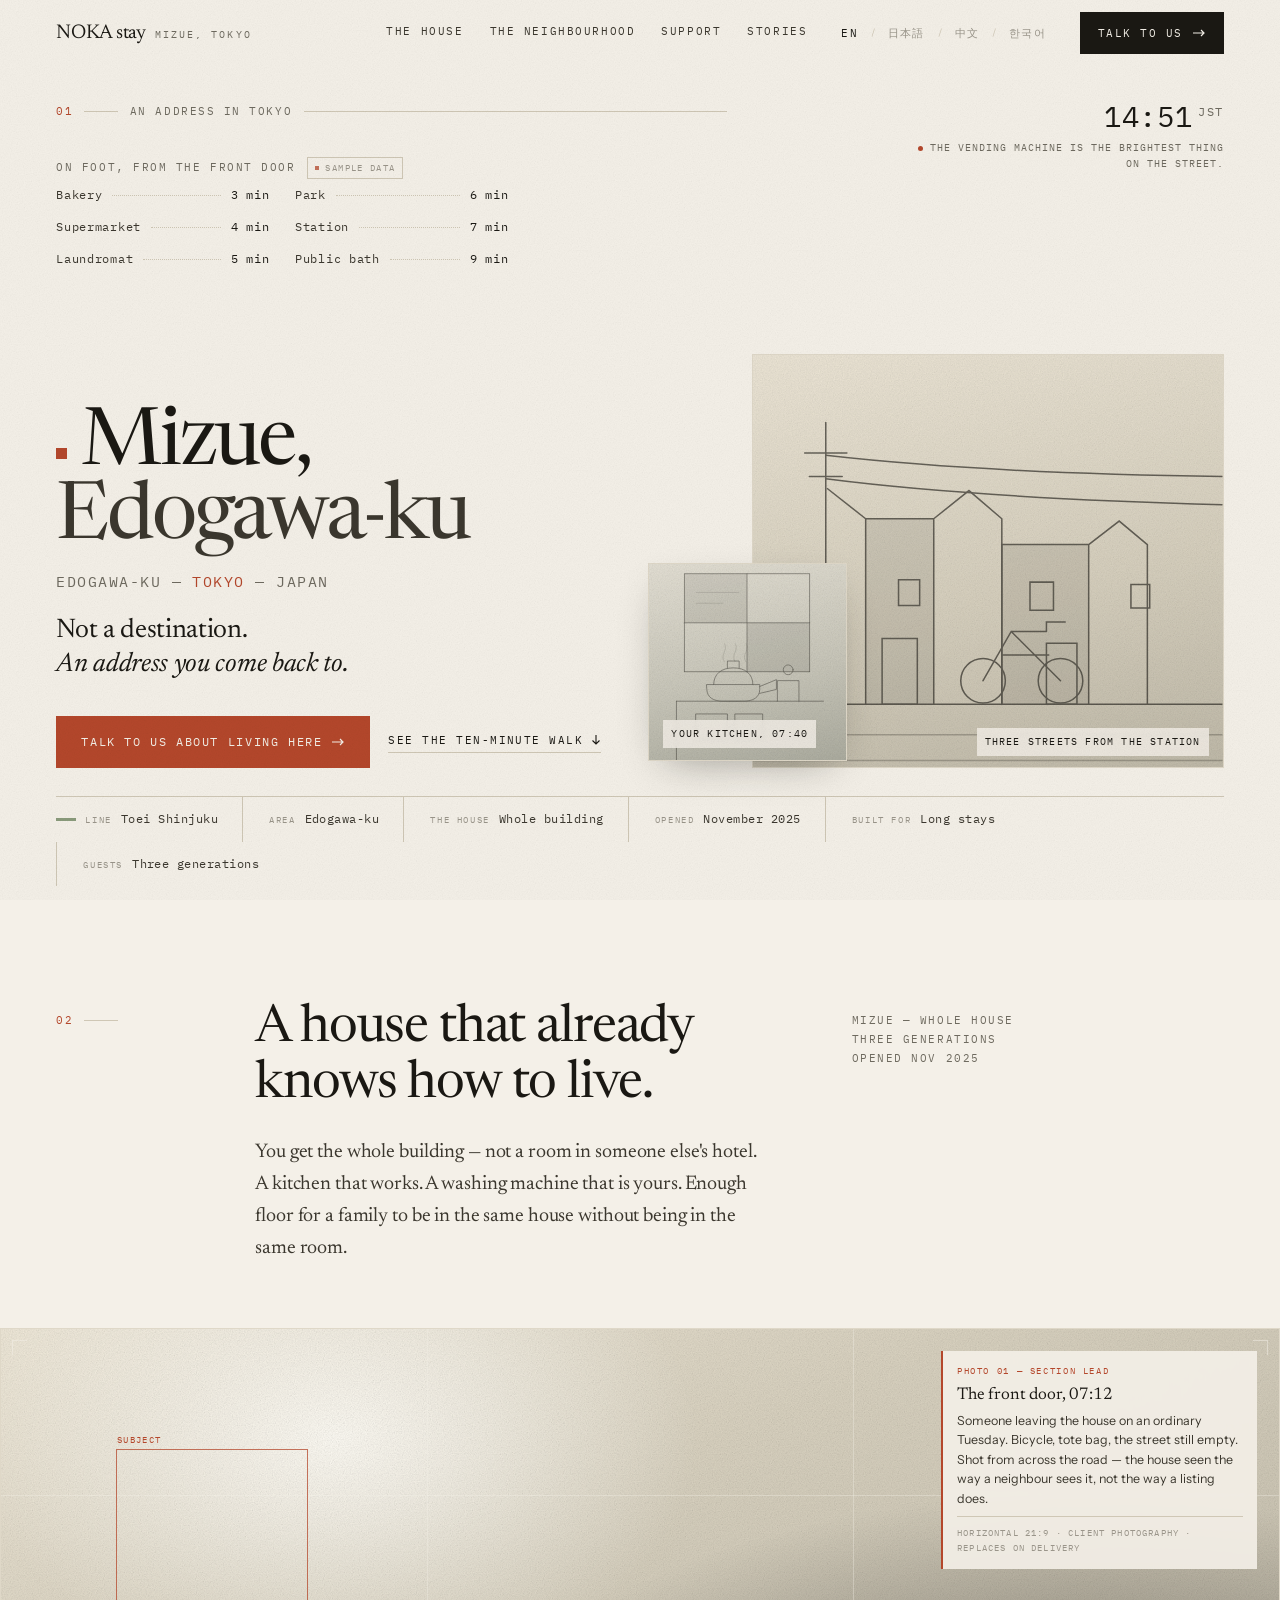
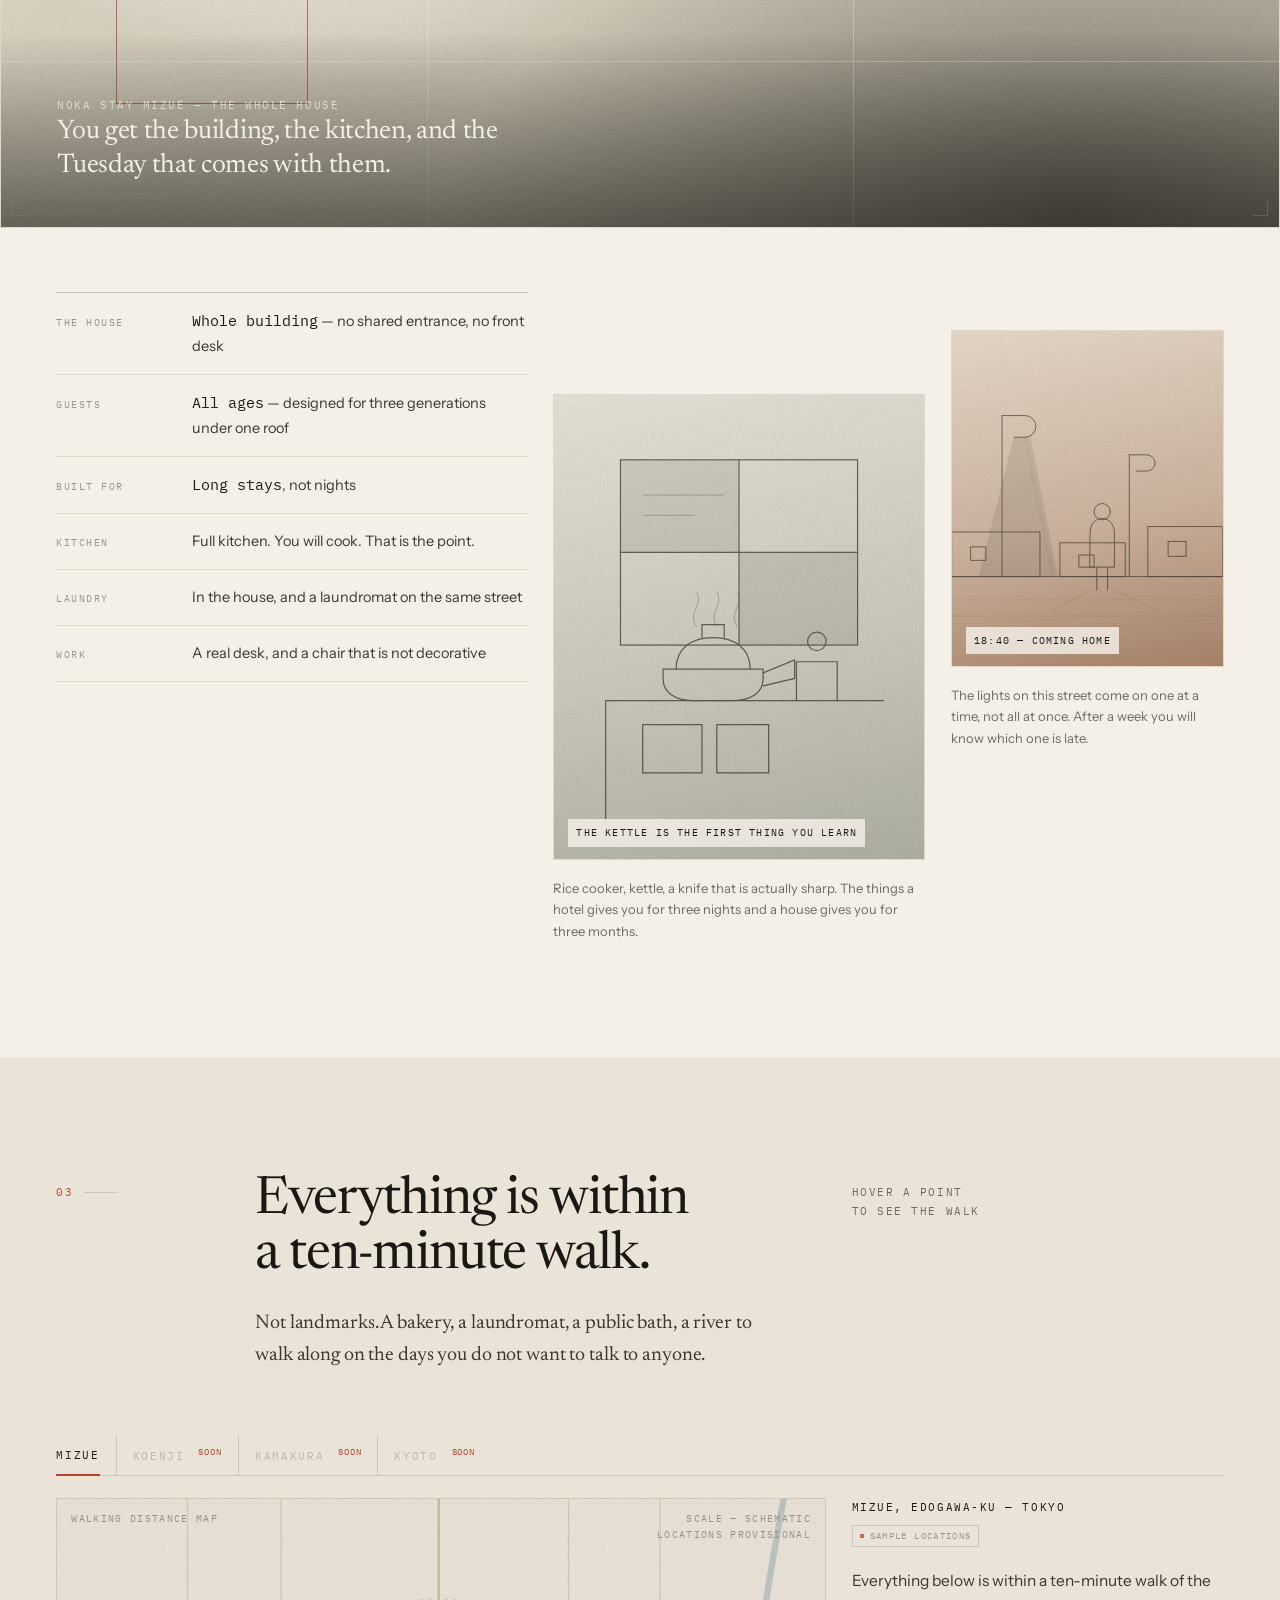
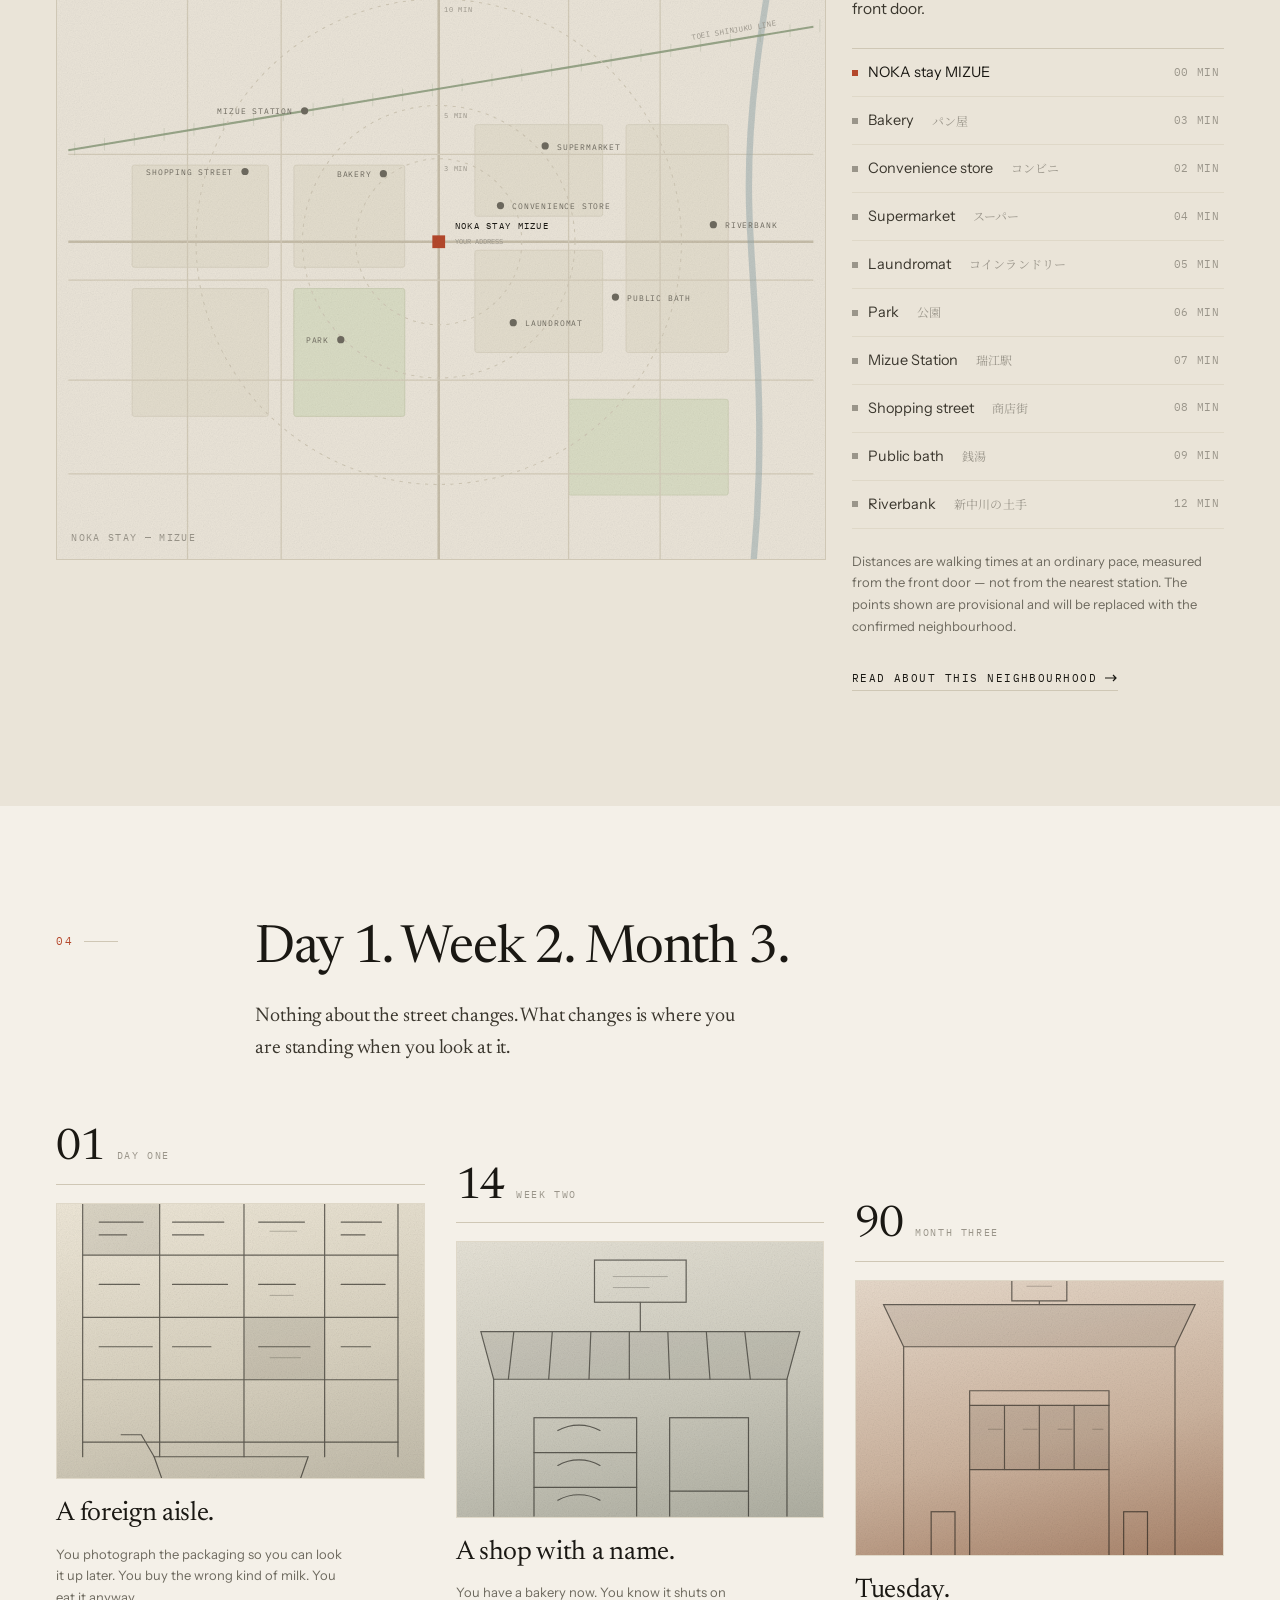
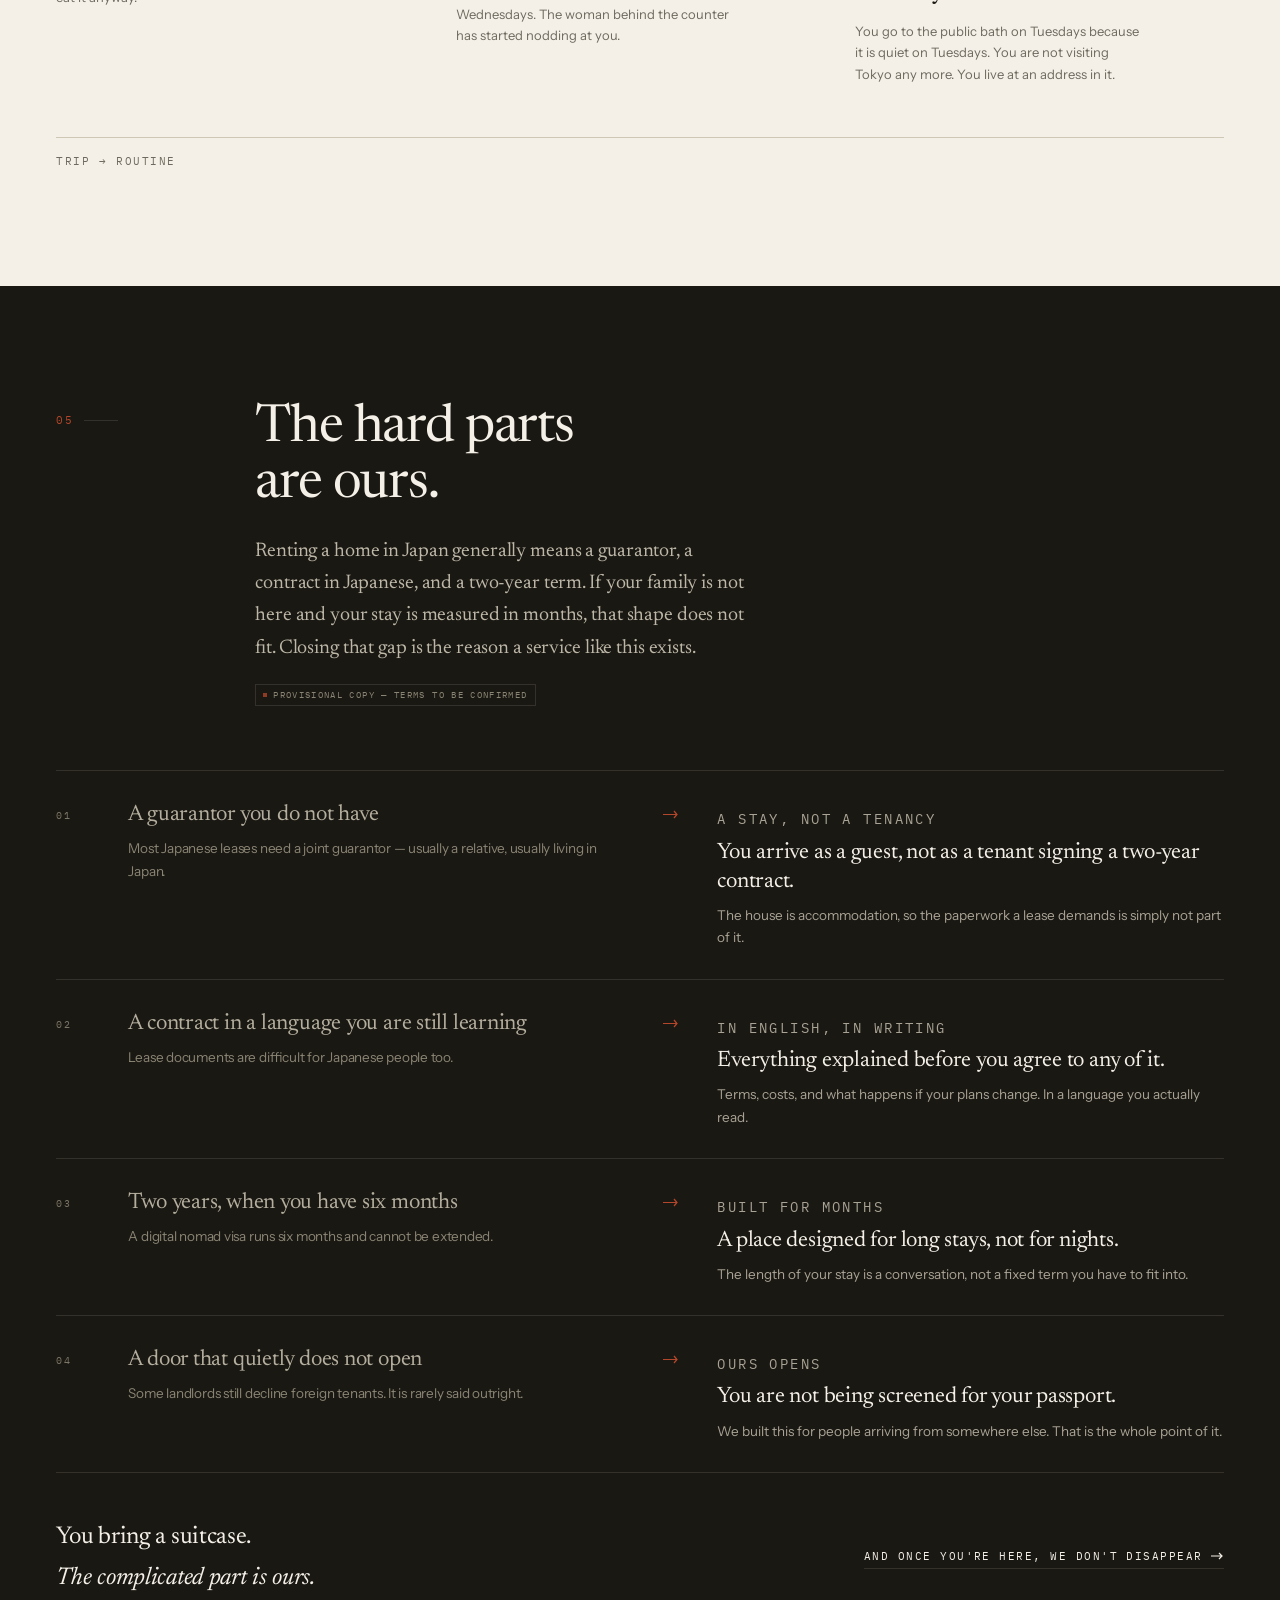
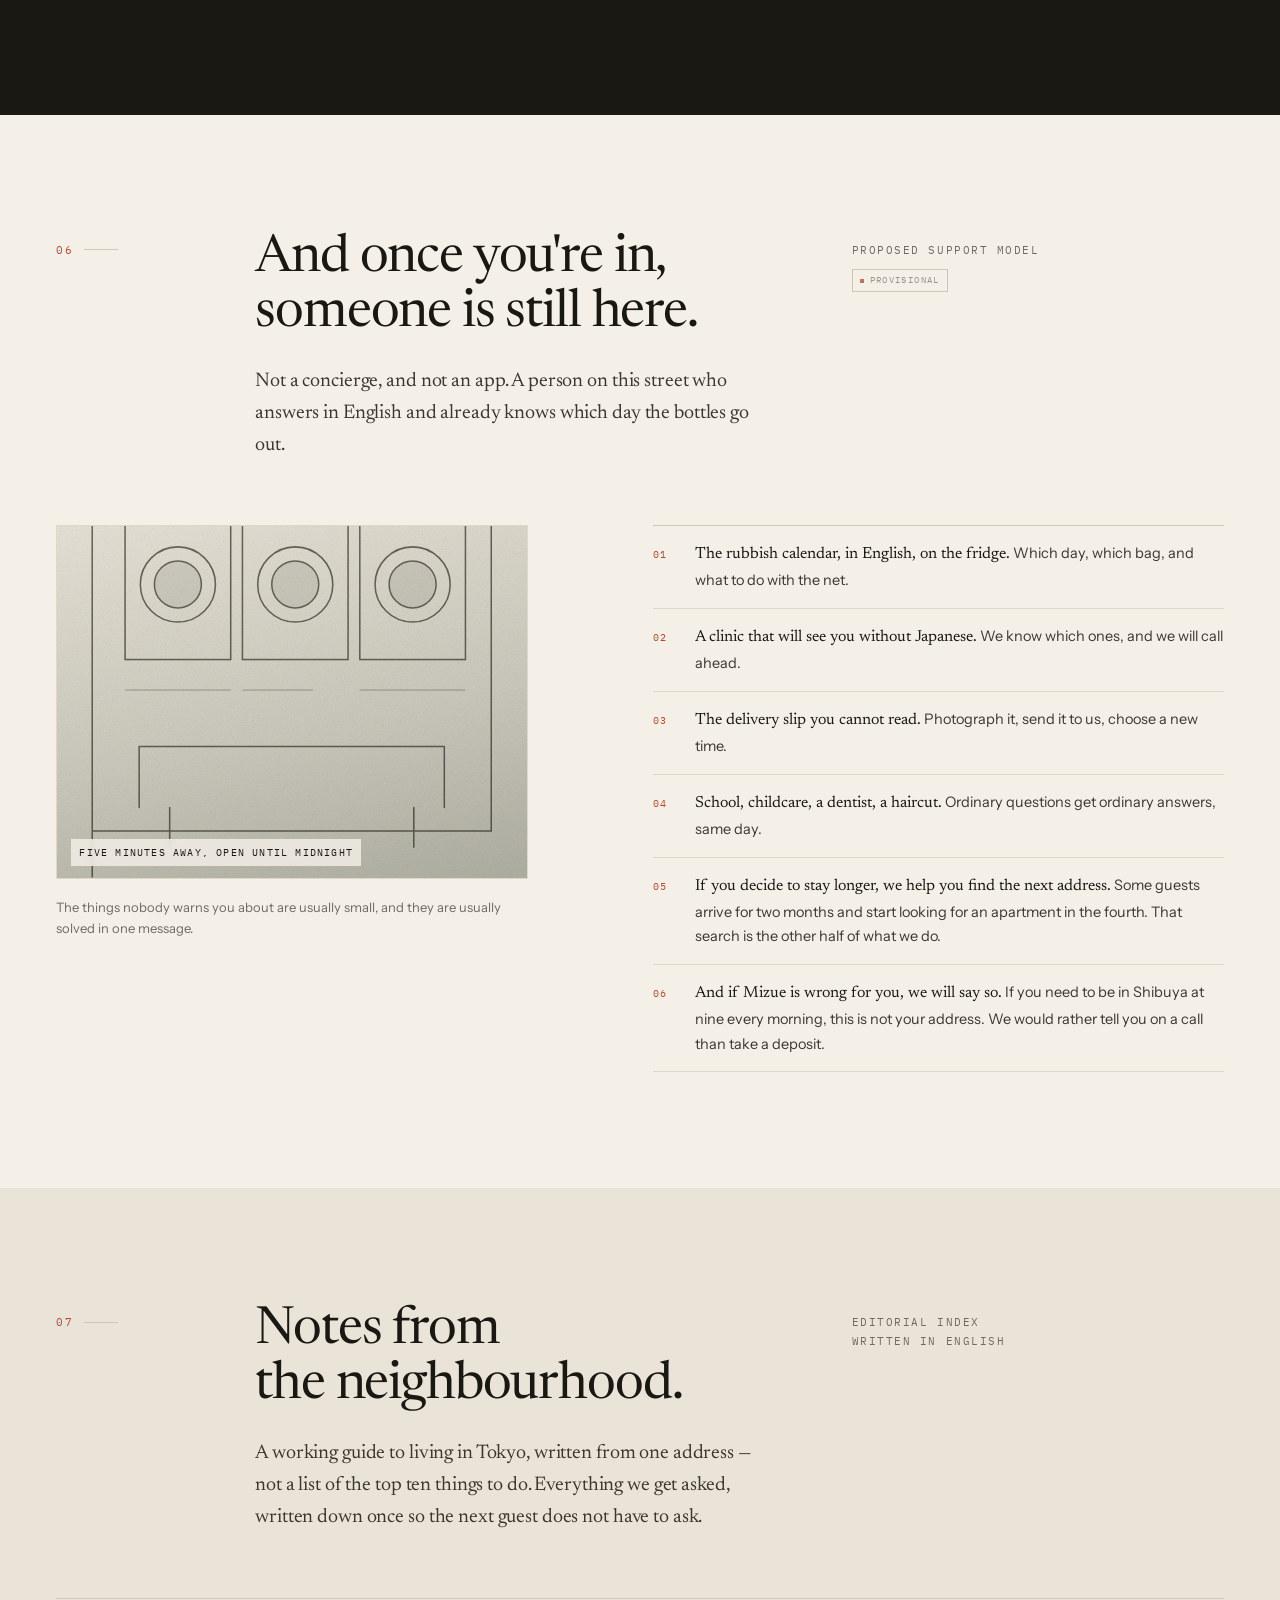
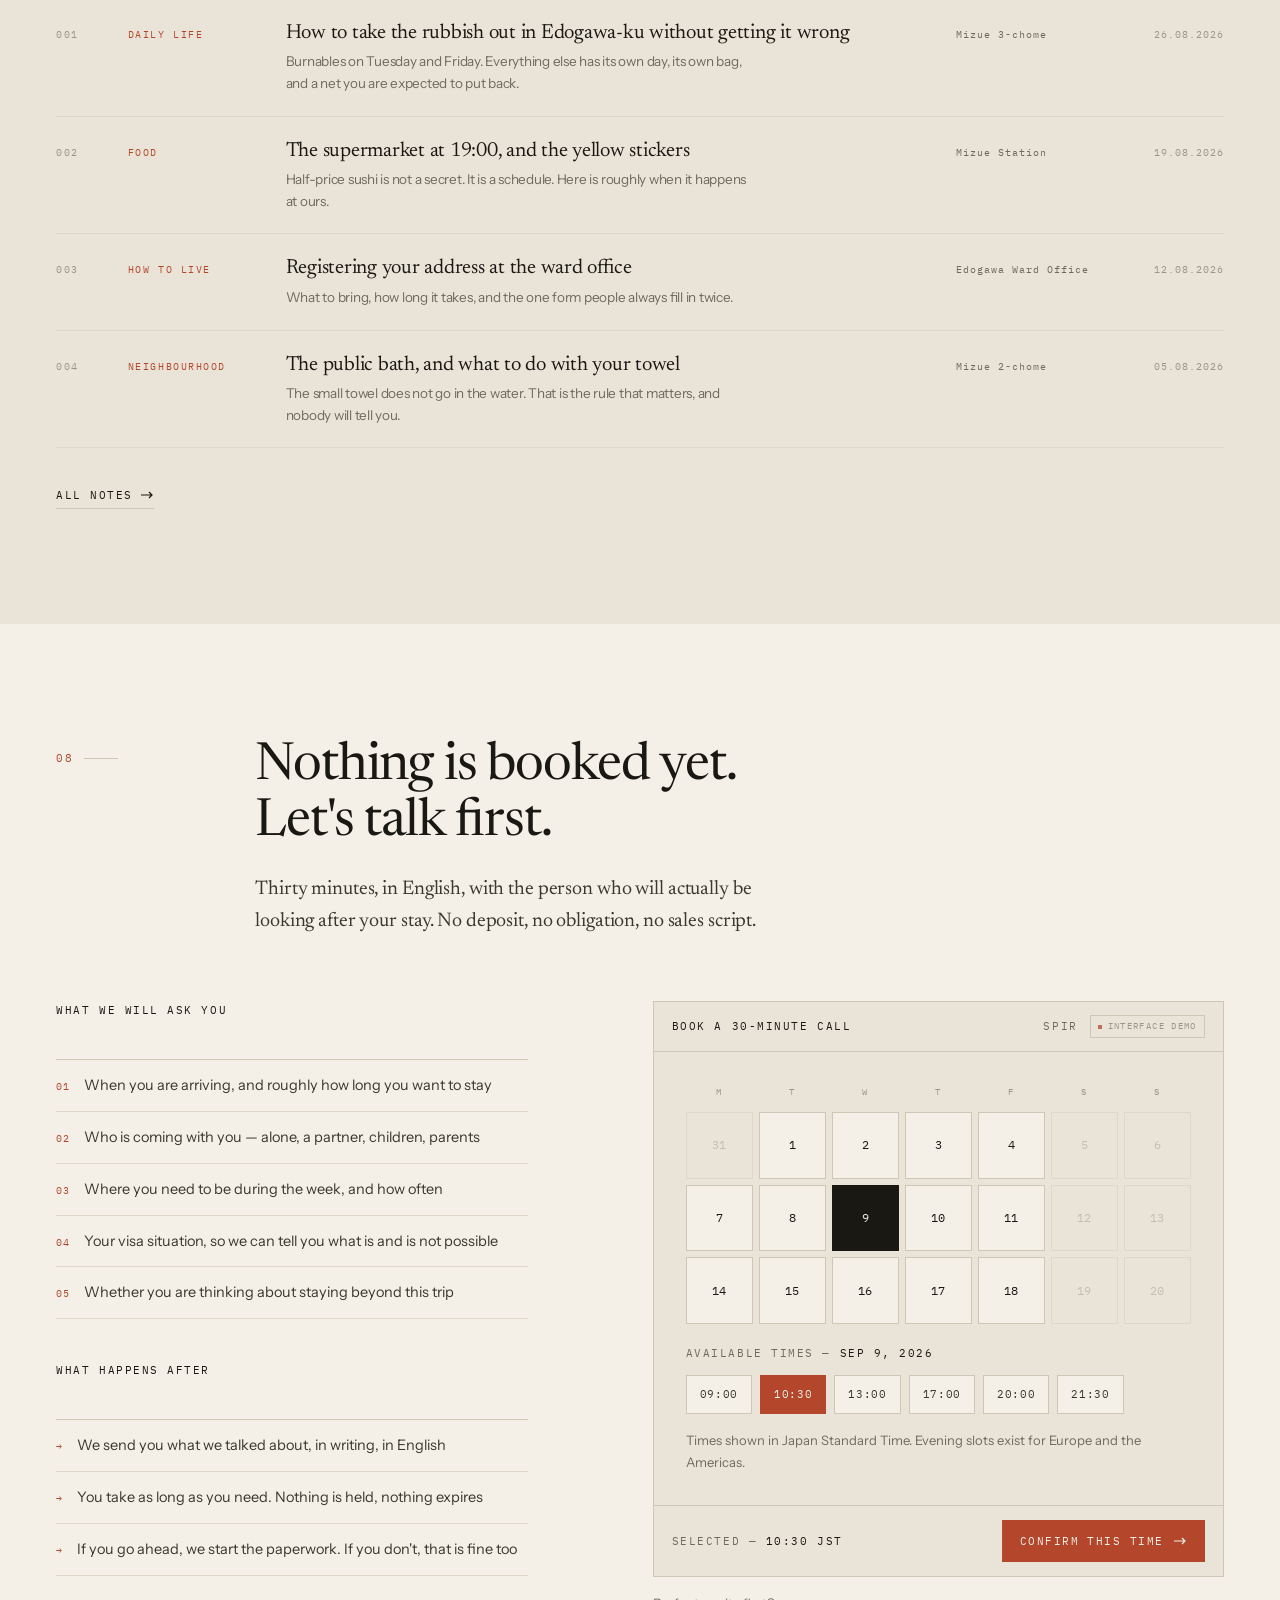
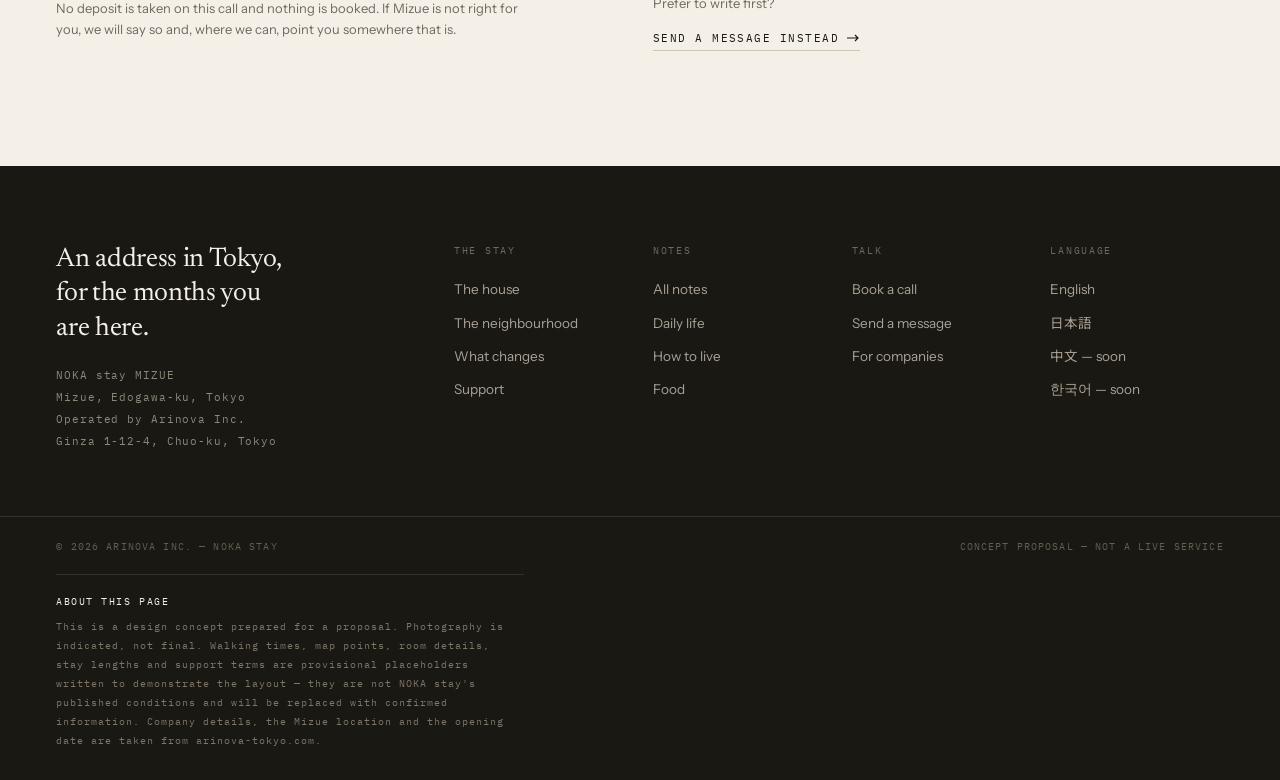
==== commit c096b16d: "Remove invented price from sample article summary Co-Authored-By: Claude Opus 5 <noreply@anthropic.c" ====
--- a/index.html
+++ b/index.html
@@ -459,7 +459,7 @@
         <span class="idx__no">004</span>
         <span class="idx__cat">Neighbourhood</span>
         <span class="idx__ti">The public bath, and what to do with your towel
-          <span>Nine minutes on foot. 520 yen. The small towel does not go in the water.</span></span>
+          <span>The small towel does not go in the water. That is the rule that matters, and nobody will tell you.</span></span>
         <span class="idx__pl">Mizue 2-chome</span>
         <span class="idx__dt">05.08.2026</span>
         <figure class="plate plate--land t-night idx__peek"><div class="plate__tone"></div><svg class="plate__art"><use href="#p-sento"/></svg><div class="plate__grain"></div></figure>
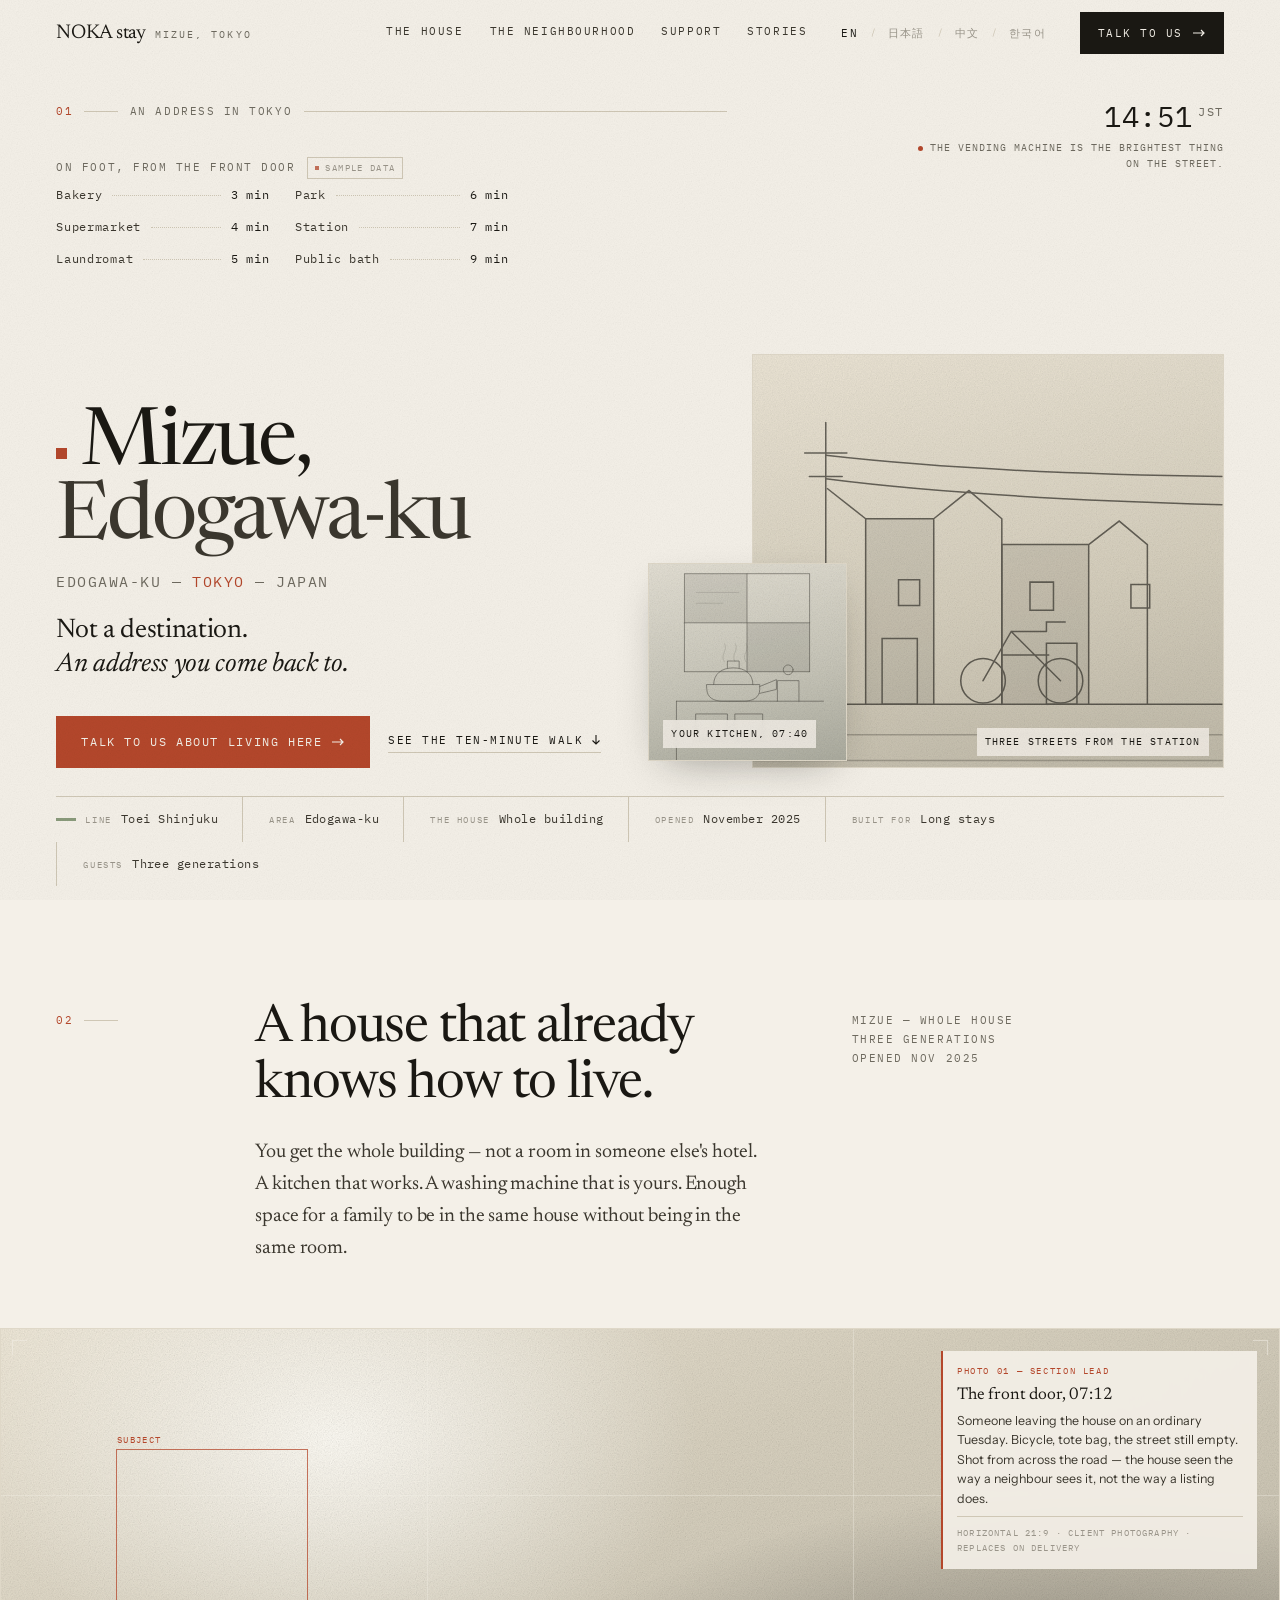
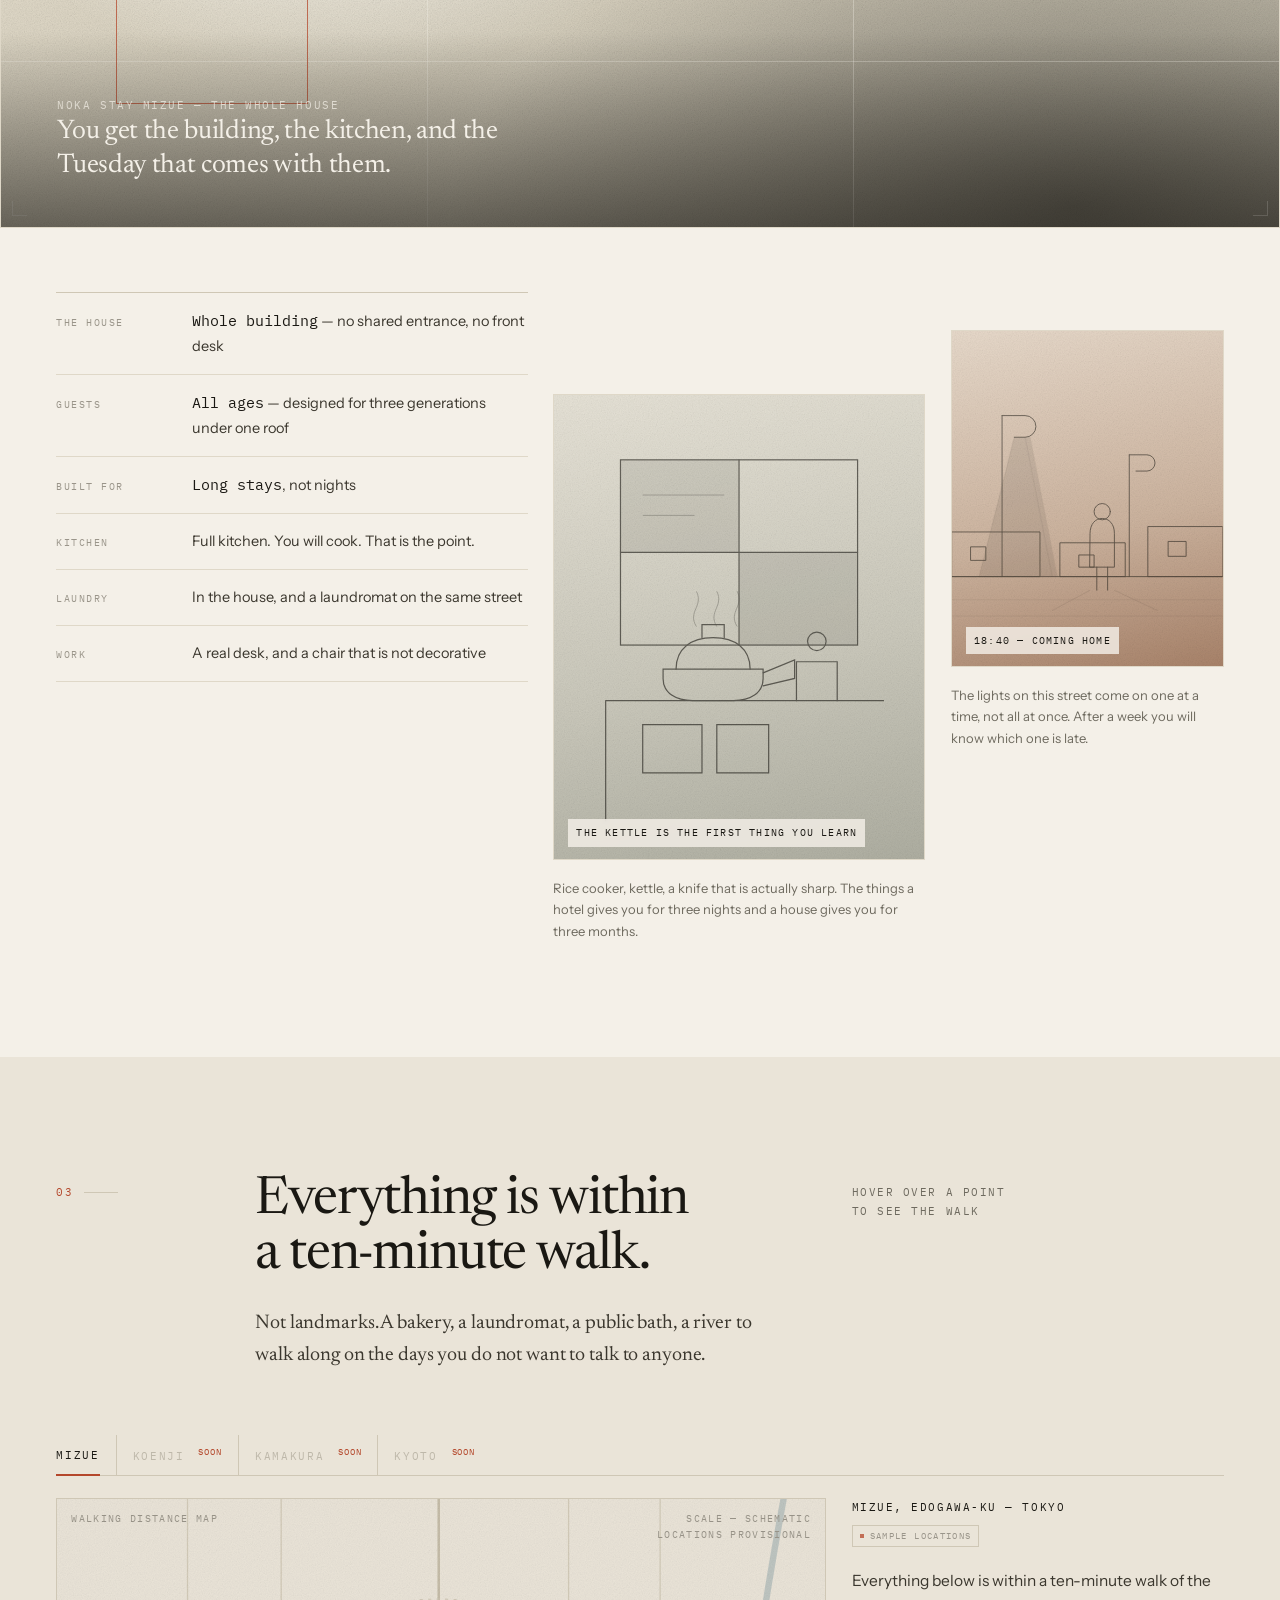
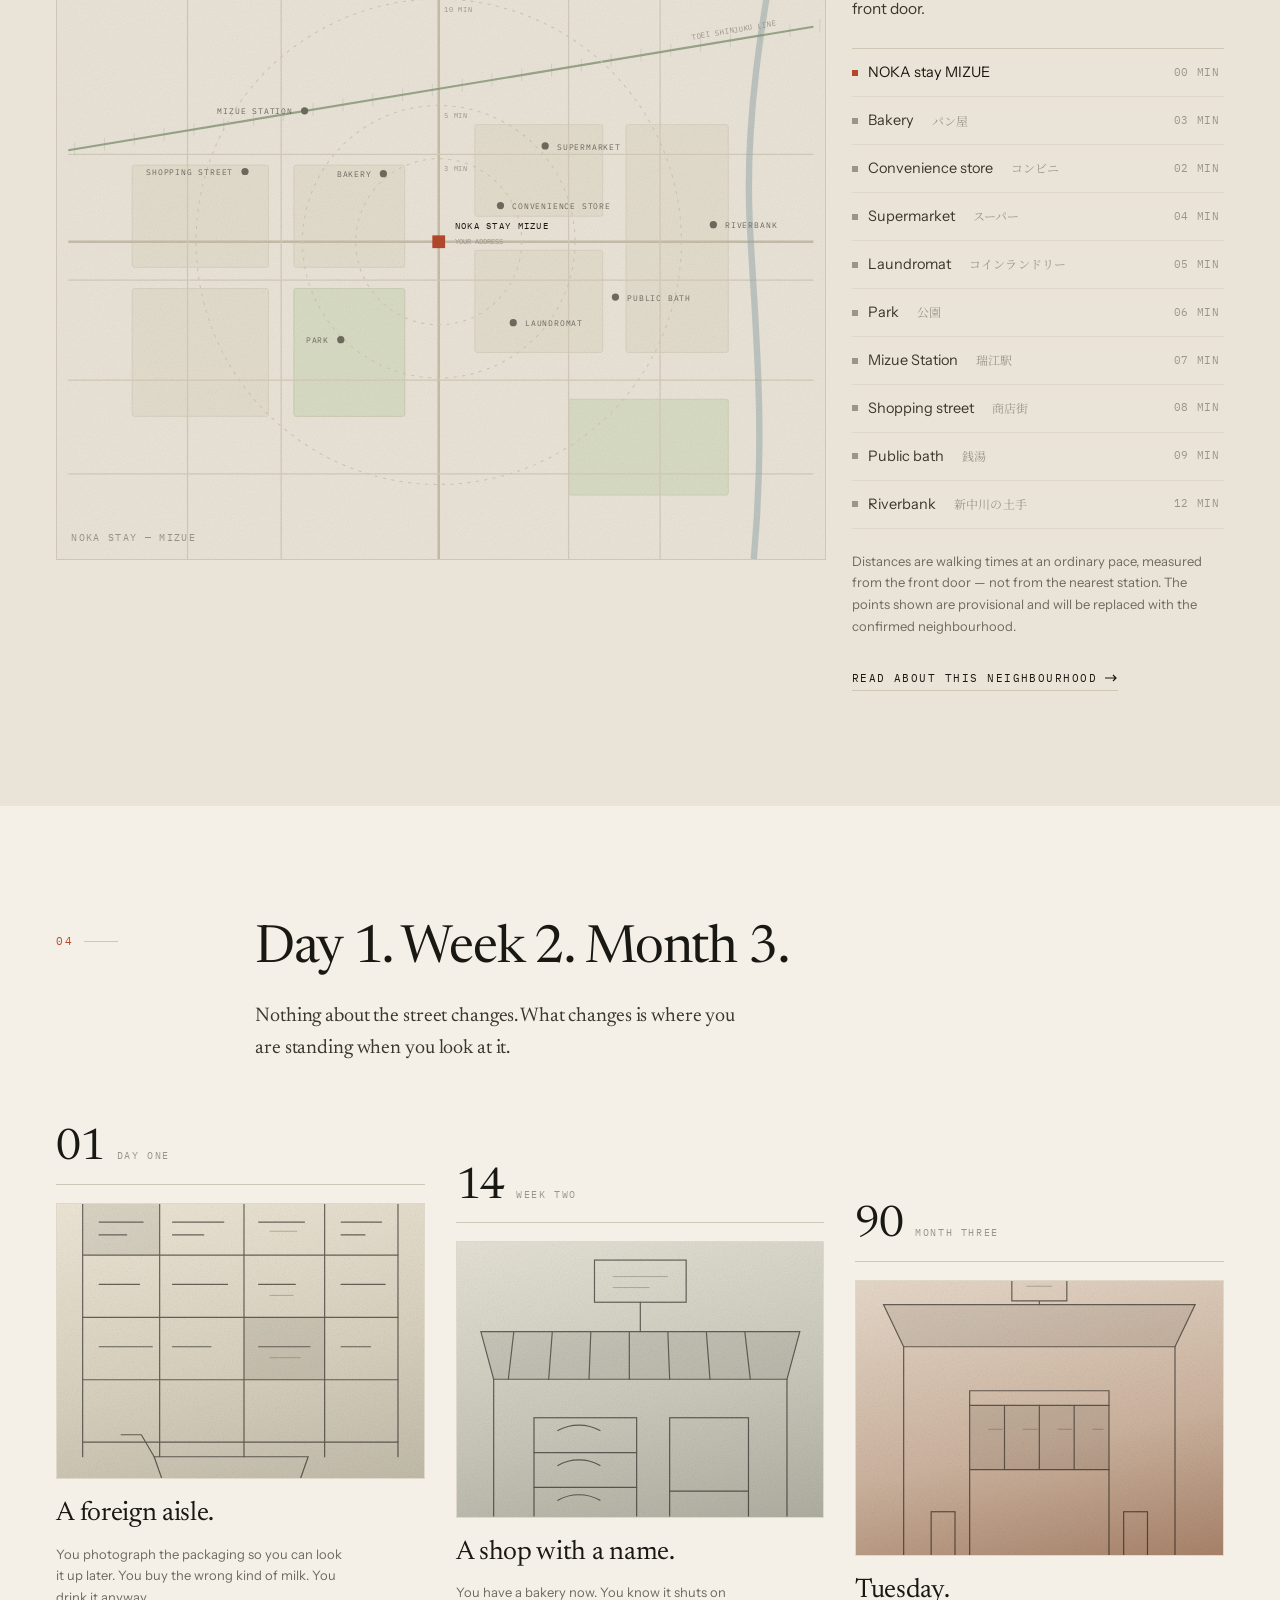
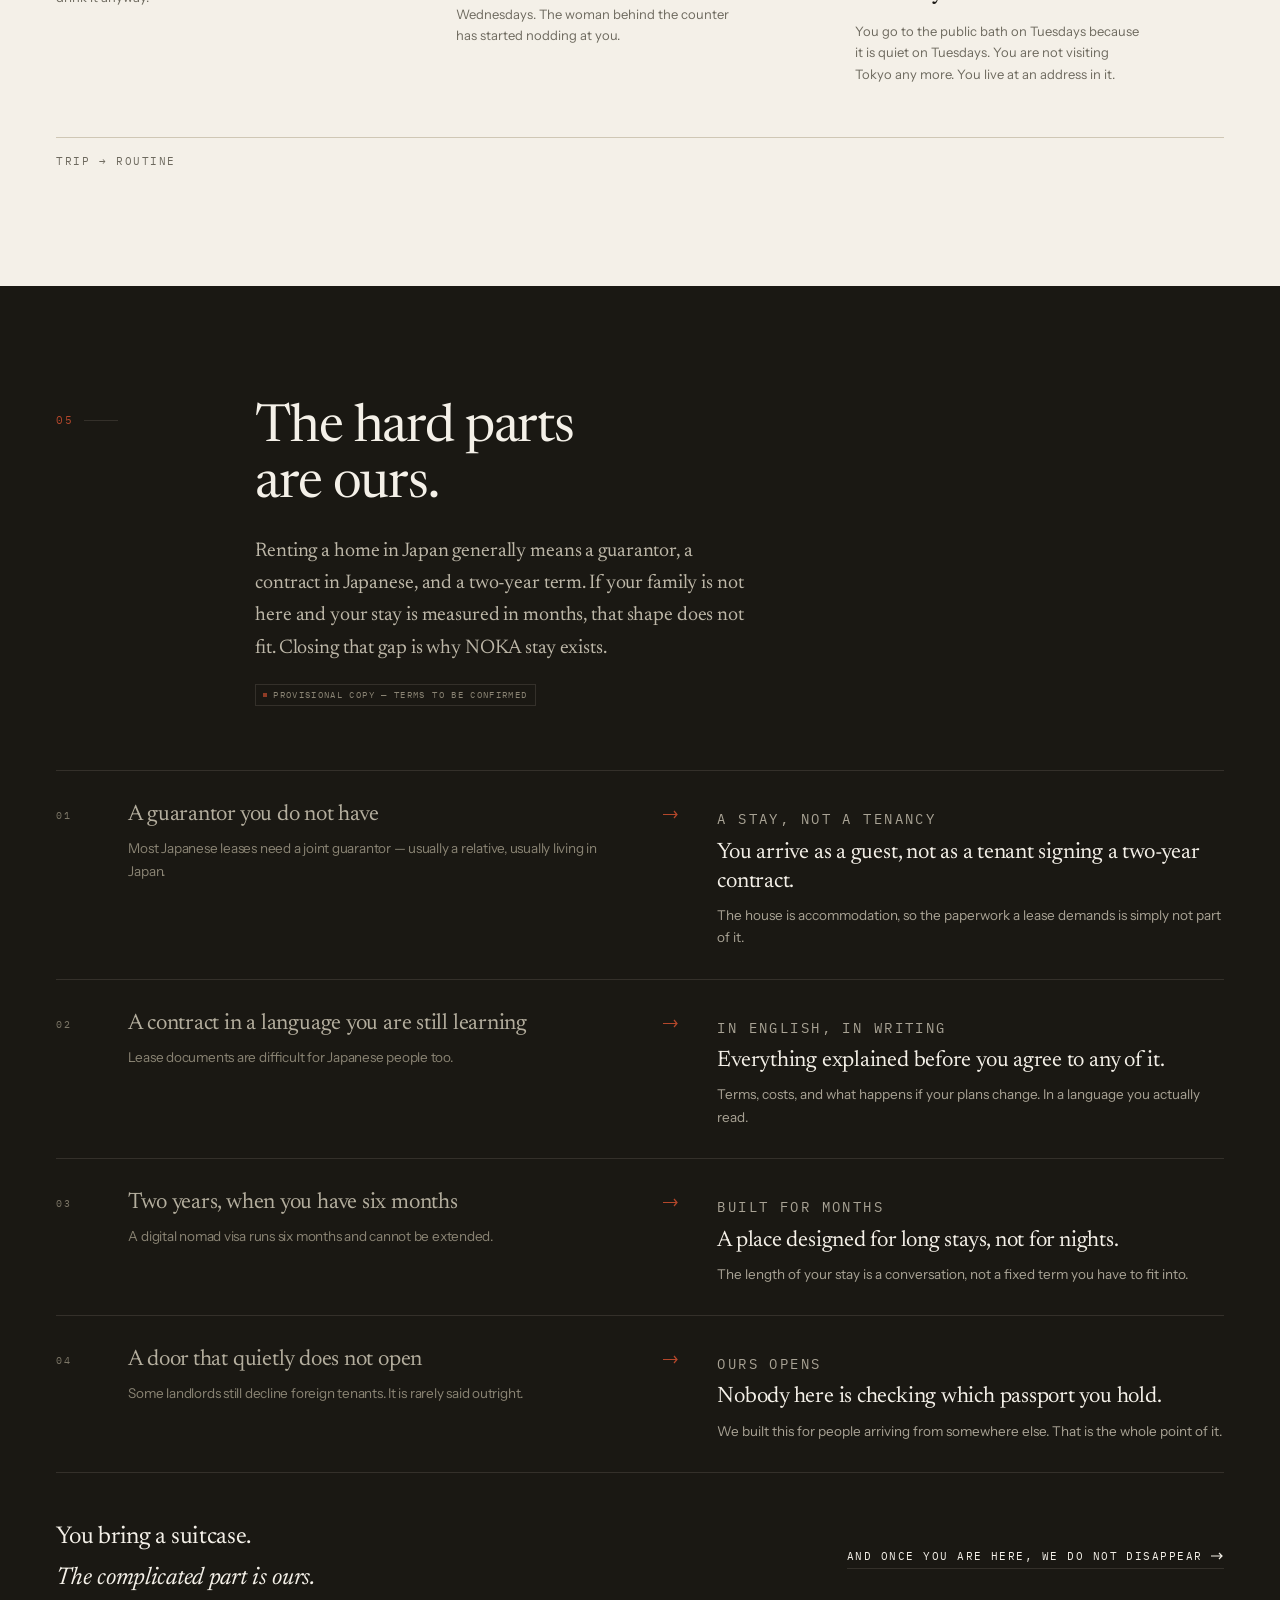
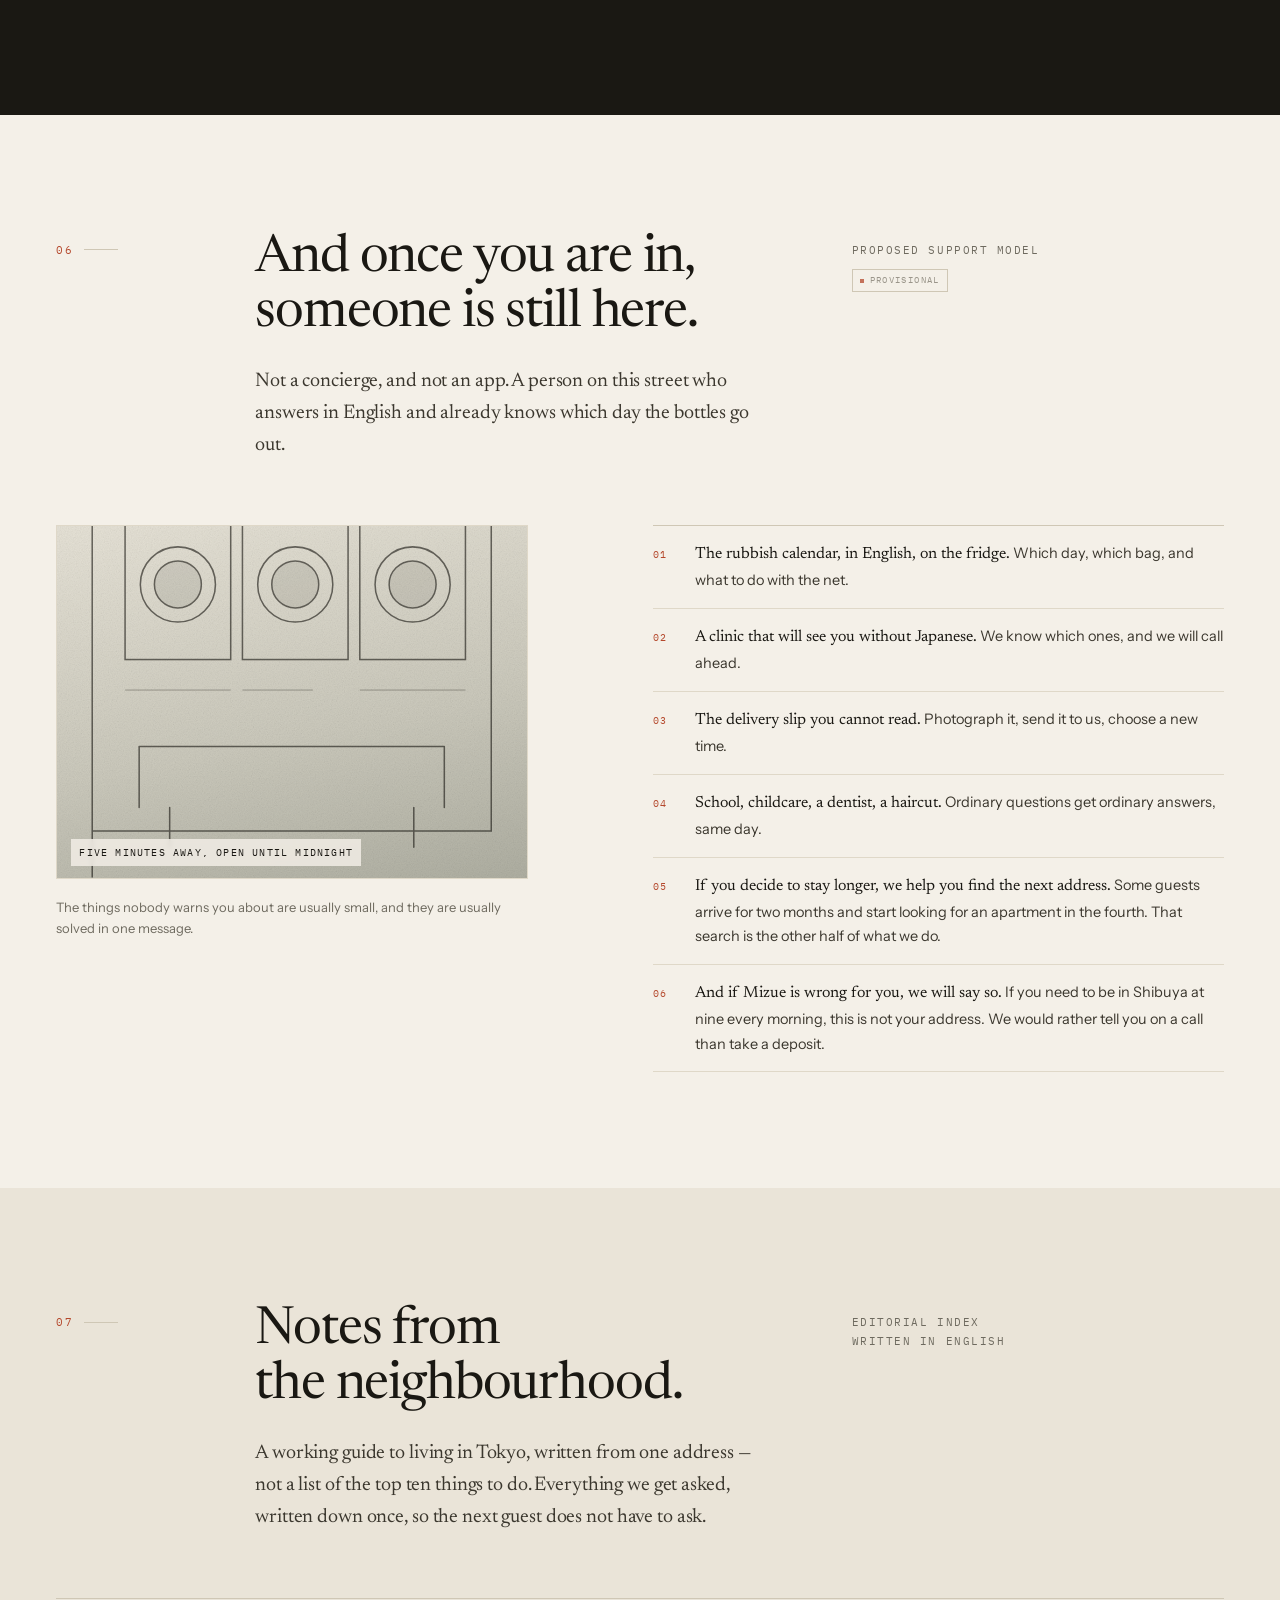
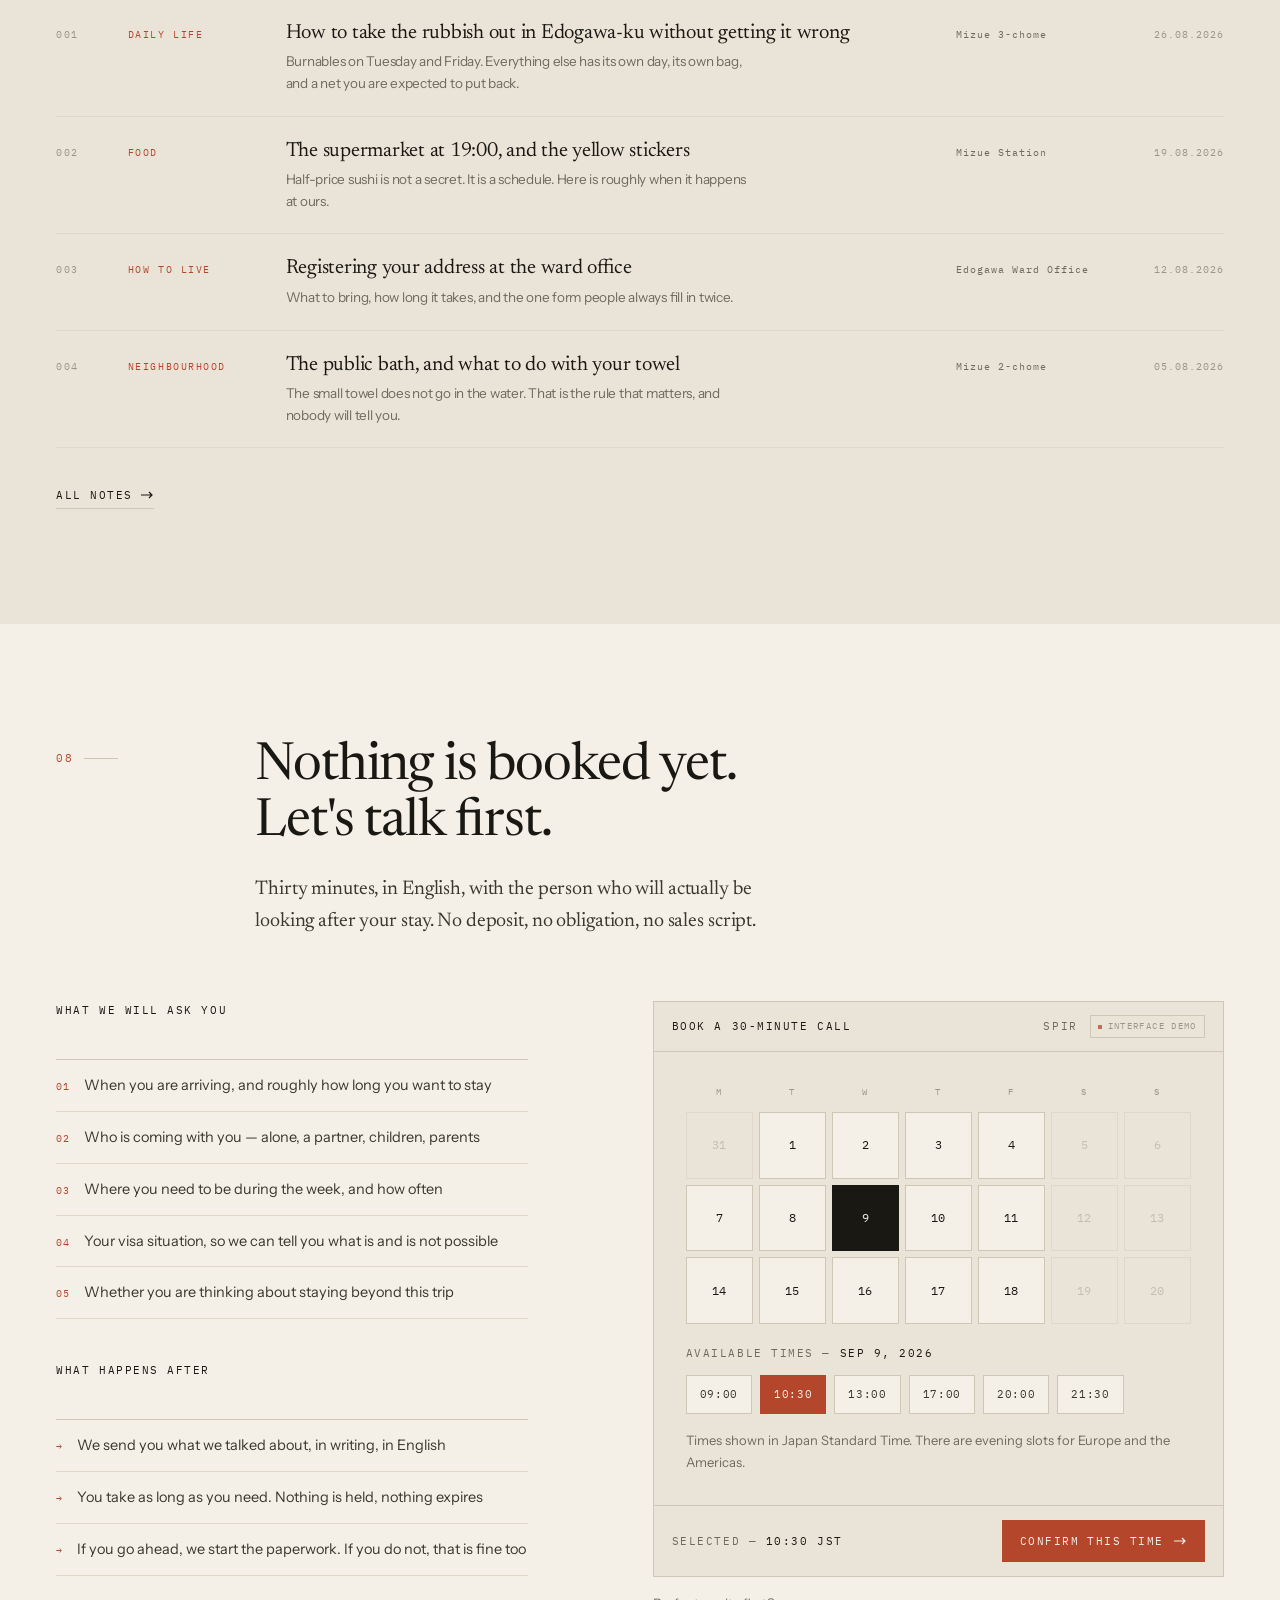
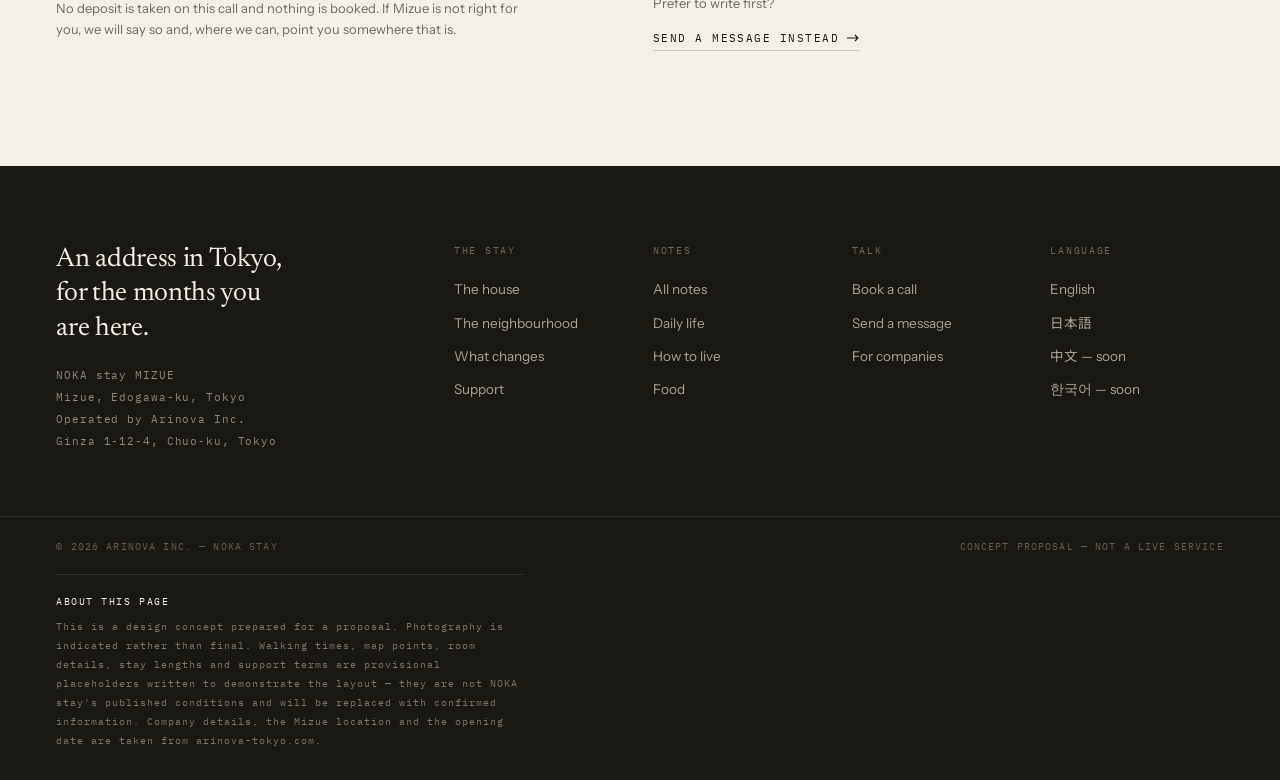
==== commit 121b38af: "English proofread: 13 copy corrections Co-Authored-By: Claude Opus 5 <noreply@anthropic.com>" ====
--- a/index.html
+++ b/index.html
@@ -128,7 +128,7 @@
       <div class="shead__ti">
         <h2 class="d2 rv">A house that already<br>knows how to live.</h2>
         <p class="lede rv rv-d1">You get the whole building — not a room in someone else's hotel.
-          A kitchen that works. A washing machine that is yours. Enough floor for a family
+          A kitchen that works. A washing machine that is yours. Enough space for a family
           to be in the same house without being in the same room.</p>
       </div>
       <div class="shead__ai"><p class="mono rv rv-d2">Mizue — whole house<br>Three generations<br>Opened Nov 2025</p></div>
@@ -207,7 +207,7 @@
         <p class="lede rv rv-d1">Not landmarks. A bakery, a laundromat, a public bath, a river to walk along
           on the days you do not want to talk to anyone.</p>
       </div>
-      <div class="shead__ai"><p class="mono rv rv-d2">Hover a point<br>to see the walk</p></div>
+      <div class="shead__ai"><p class="mono rv rv-d2">Hover over a point<br>to see the walk</p></div>
     </div>
 
     <div class="locs rv">
@@ -262,7 +262,7 @@
         </figure>
         <p class="d3 days__t">A foreign aisle.</p>
         <p class="small days__q">You photograph the packaging so you can look it up later.
-          You buy the wrong kind of milk. You eat it anyway.</p>
+          You buy the wrong kind of milk. You drink it anyway.</p>
       </div>
 
       <div class="days__c rv rv-d1">
@@ -302,7 +302,7 @@
         <h2 class="d2 rv">The hard parts<br>are ours.</h2>
         <p class="lede rv rv-d1">Renting a home in Japan generally means a guarantor, a contract in Japanese,
           and a two-year term. If your family is not here and your stay is measured in months,
-          that shape does not fit. Closing that gap is the reason a service like this exists.</p>
+          that shape does not fit. Closing that gap is why NOKA stay exists.</p>
         <p class="provline" style="margin-top:20px"><span class="prov">Provisional copy — terms to be confirmed</span></p>
       </div>
     </div>
@@ -351,7 +351,7 @@
         <div class="hard__ar"><svg width="16" height="9" viewBox="0 0 16 9" fill="none"><path d="M0 4.5h14M11 1l3 3.5-3 3.5" stroke="currentColor" stroke-width="1.2"/></svg></div>
         <div class="hard__a">
           <span class="hard__k">Ours opens</span>
-          <strong>You are not being screened for your passport.</strong>
+          <strong>Nobody here is checking which passport you hold.</strong>
           <span>We built this for people arriving from somewhere else. That is the whole point of it.</span>
         </div>
       </div>
@@ -359,7 +359,7 @@
 
     <div class="hard__close rv rv-d2">
       <p>You bring a suitcase.<br><span class="it">The complicated part is ours.</span></p>
-      <a class="tlink" href="#help">And once you're here, we don't disappear
+      <a class="tlink" href="#help">And once you are here, we do not disappear
         <svg width="13" height="8" viewBox="0 0 13 8" fill="none"><path d="M0 4h11M8 1l3 3-3 3" stroke="currentColor" stroke-width="1.2"/></svg></a>
     </div>
   </div>
@@ -371,7 +371,7 @@
     <div class="shead">
       <div class="shead__no"><span class="secno">06</span></div>
       <div class="shead__ti">
-        <h2 class="d2 rv">And once you're in,<br>someone is still here.</h2>
+        <h2 class="d2 rv">And once you are in,<br>someone is still here.</h2>
         <p class="lede rv rv-d1">Not a concierge, and not an app. A person on this street who
           answers in English and already knows which day the bottles go out.</p>
       </div>
@@ -421,7 +421,7 @@
       <div class="shead__ti">
         <h2 class="d2 rv">Notes from<br>the neighbourhood.</h2>
         <p class="lede rv rv-d1">A working guide to living in Tokyo, written from one address —
-          not a list of the top ten things to do. Everything we get asked, written down once
+          not a list of the top ten things to do. Everything we get asked, written down once,
           so the next guest does not have to ask.</p>
       </div>
       <div class="shead__ai"><p class="mono rv rv-d2">Editorial index<br>Written in English</p></div>
@@ -497,7 +497,7 @@
         <div class="talk__list">
           <div class="talk__li"><i>→</i><span>We send you what we talked about, in writing, in English</span></div>
           <div class="talk__li"><i>→</i><span>You take as long as you need. Nothing is held, nothing expires</span></div>
-          <div class="talk__li"><i>→</i><span>If you go ahead, we start the paperwork. If you don't, that is fine too</span></div>
+          <div class="talk__li"><i>→</i><span>If you go ahead, we start the paperwork. If you do not, that is fine too</span></div>
         </div>
         <p class="small" style="margin-top:22px">No deposit is taken on this call and nothing is booked.
           If Mizue is not right for you, we will say so and, where we can, point you somewhere that is.</p>
@@ -526,7 +526,7 @@
               <button class="spir__slot">21:30</button>
             </div>
             <p class="small" style="margin-top:16px">Times shown in Japan Standard Time.
-              Evening slots exist for Europe and the Americas.</p>
+              There are evening slots for Europe and the Americas.</p>
           </div>
           <div class="spir__ft">
             <span class="mono">Selected — <span data-slot-out class="mono--ink">10:30 JST</span></span>
@@ -565,7 +565,7 @@
   </div>
   <div class="wrap">
     <p class="ft__note"><b>About this page</b>
-      This is a design concept prepared for a proposal. Photography is indicated, not final.
+      This is a design concept prepared for a proposal. Photography is indicated rather than final.
       Walking times, map points, room details, stay lengths and support terms are provisional
       placeholders written to demonstrate the layout — they are not NOKA stay's published
       conditions and will be replaced with confirmed information.
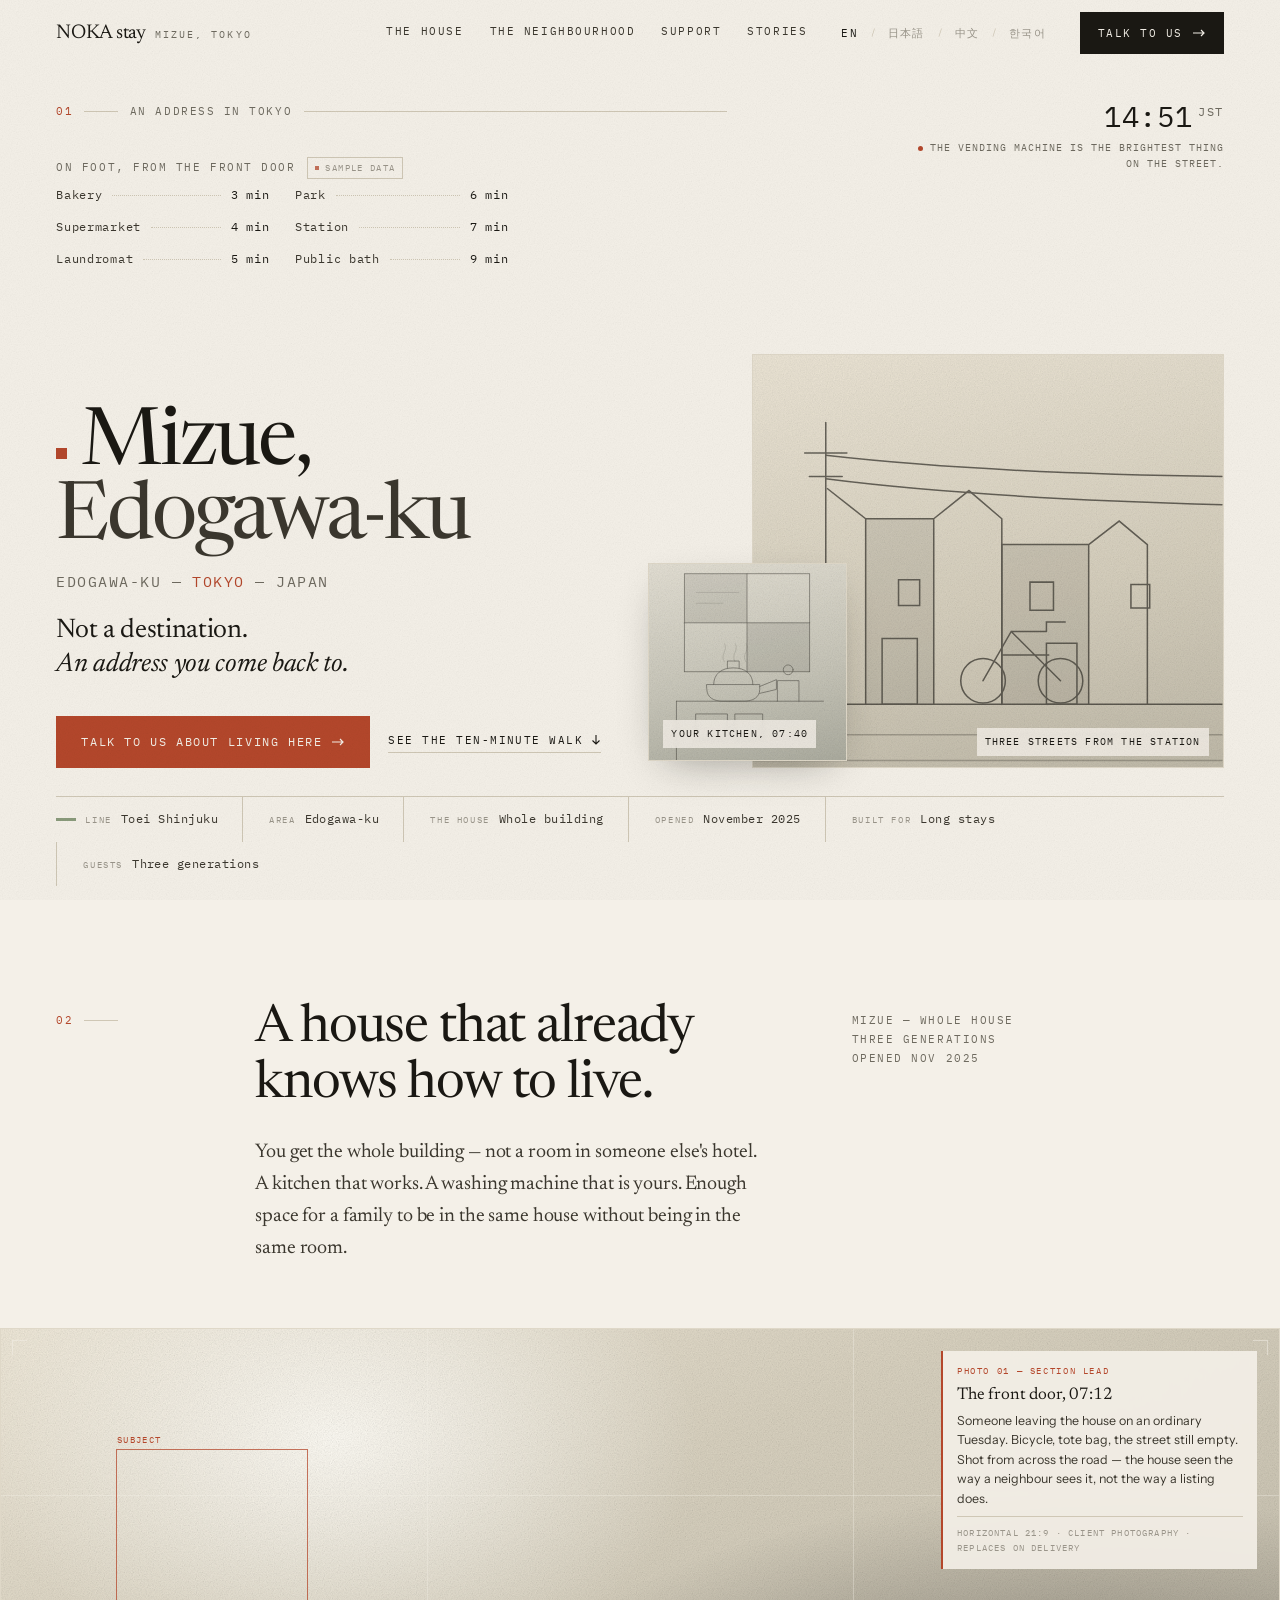
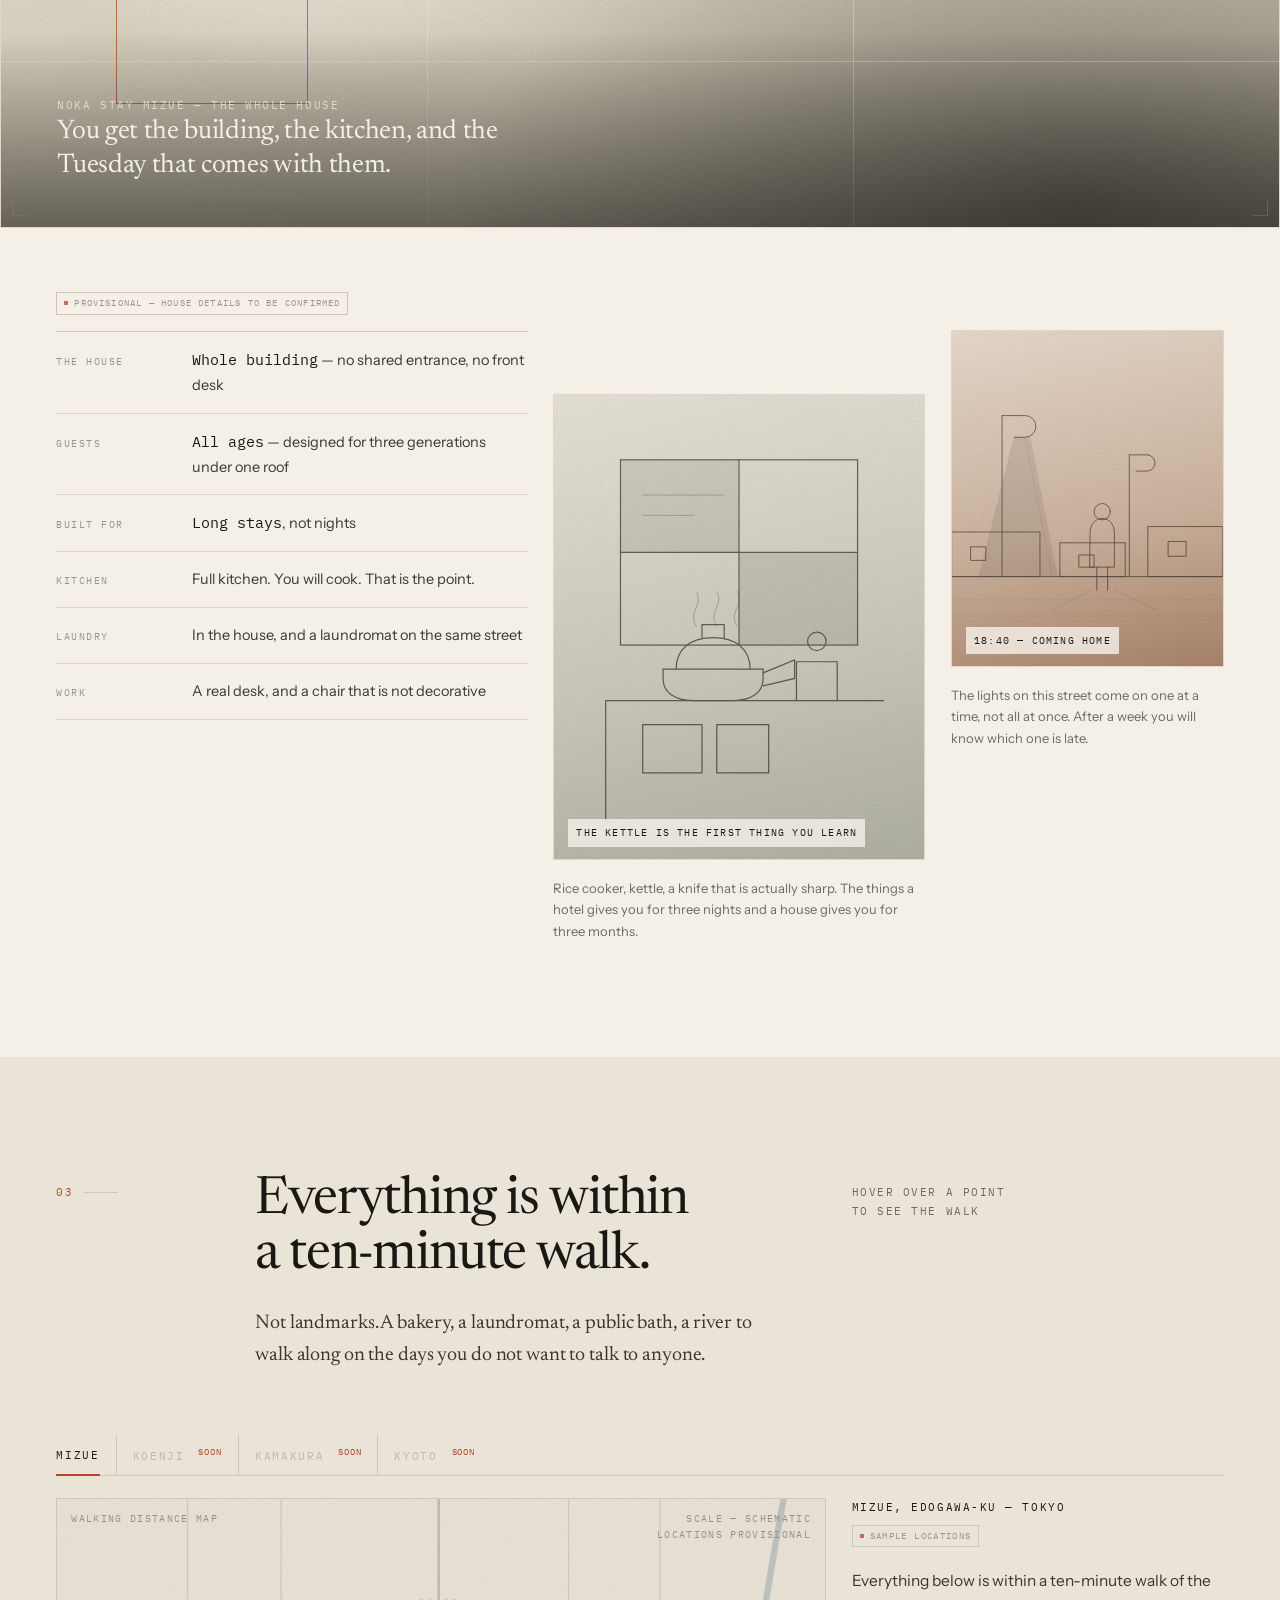
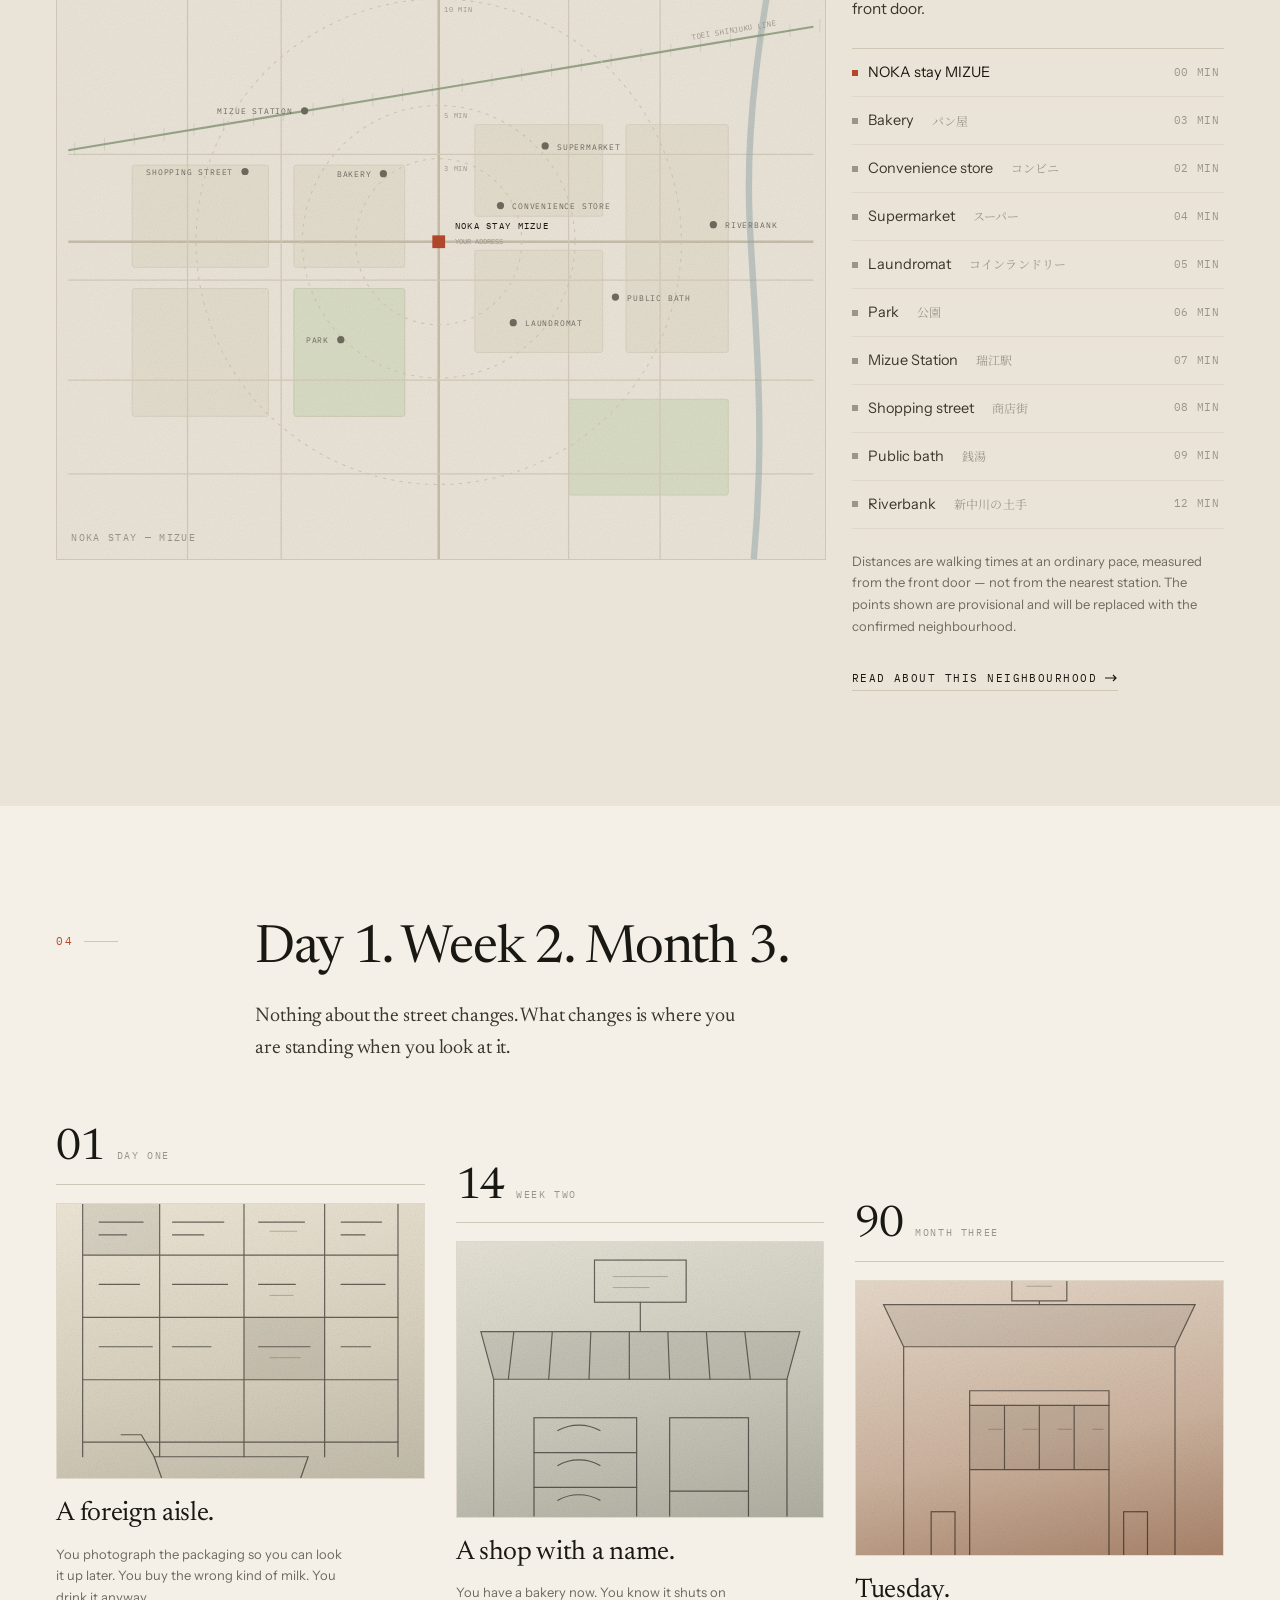
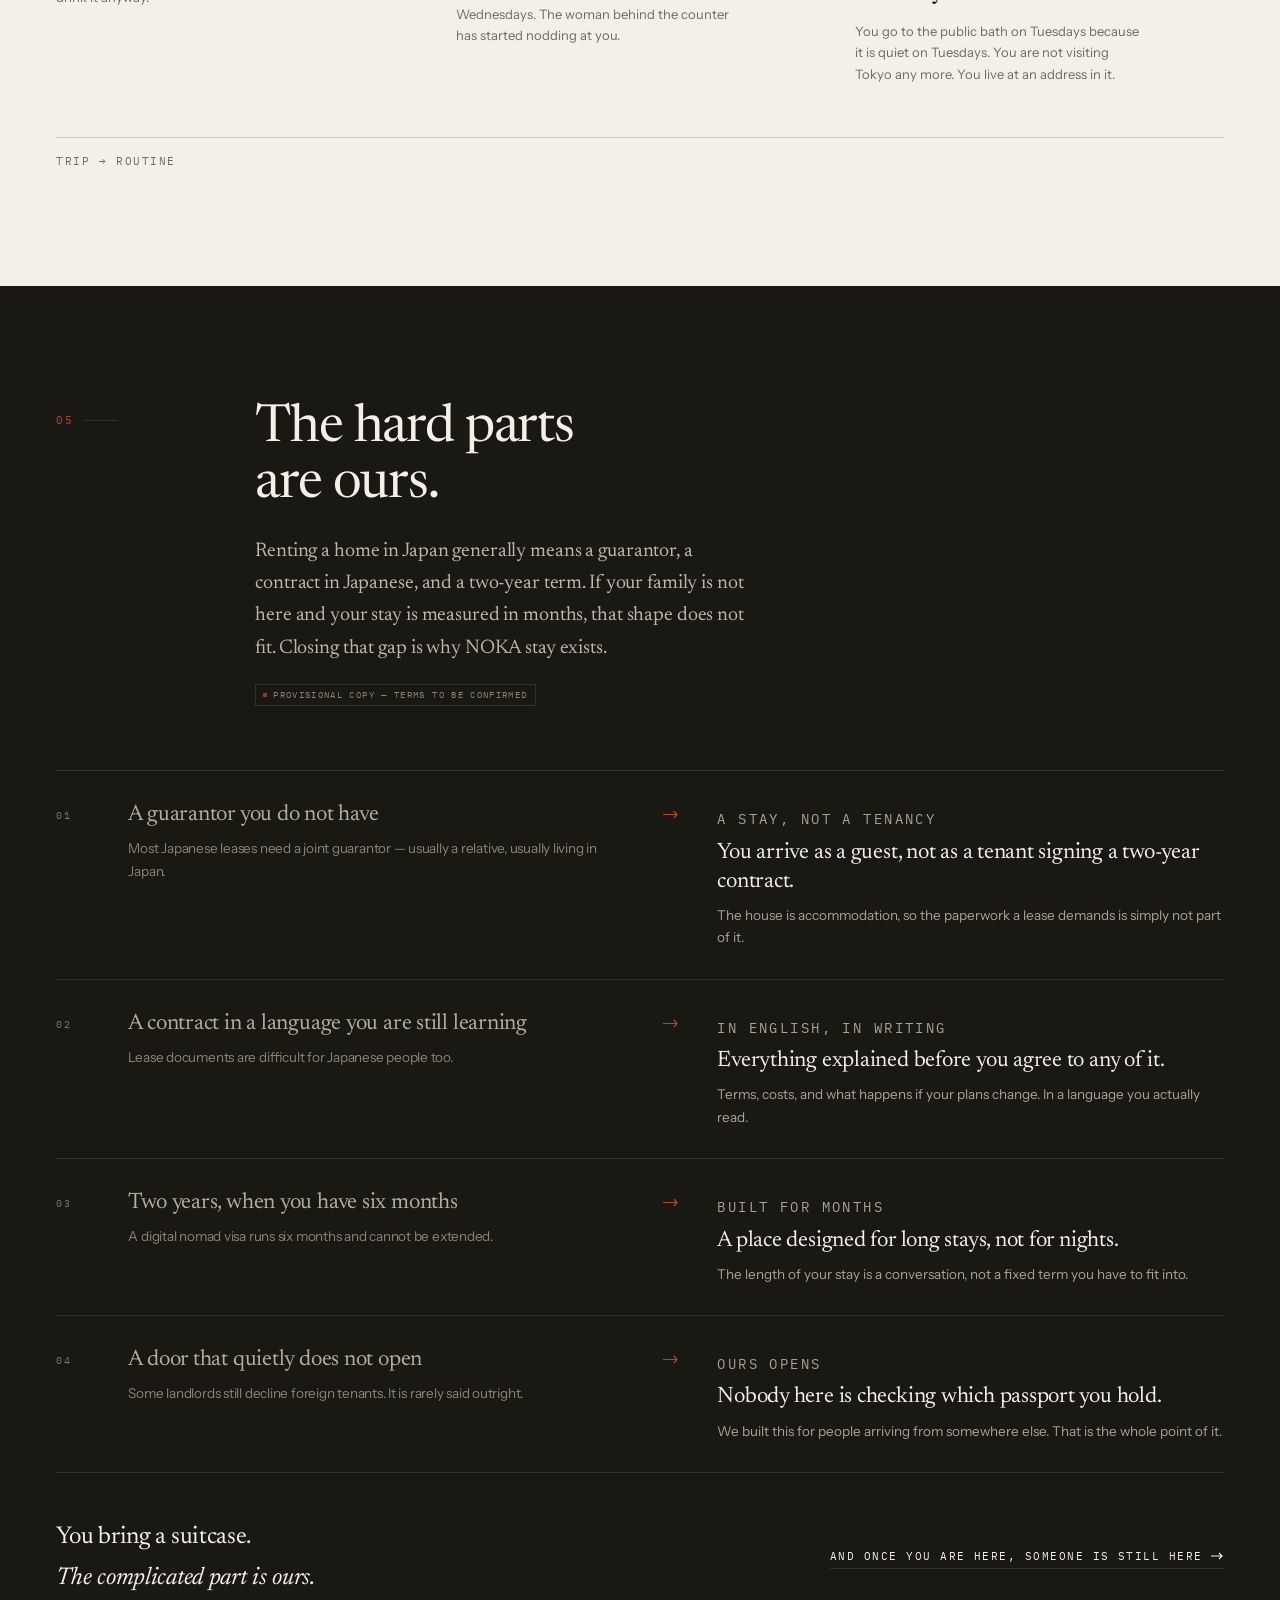
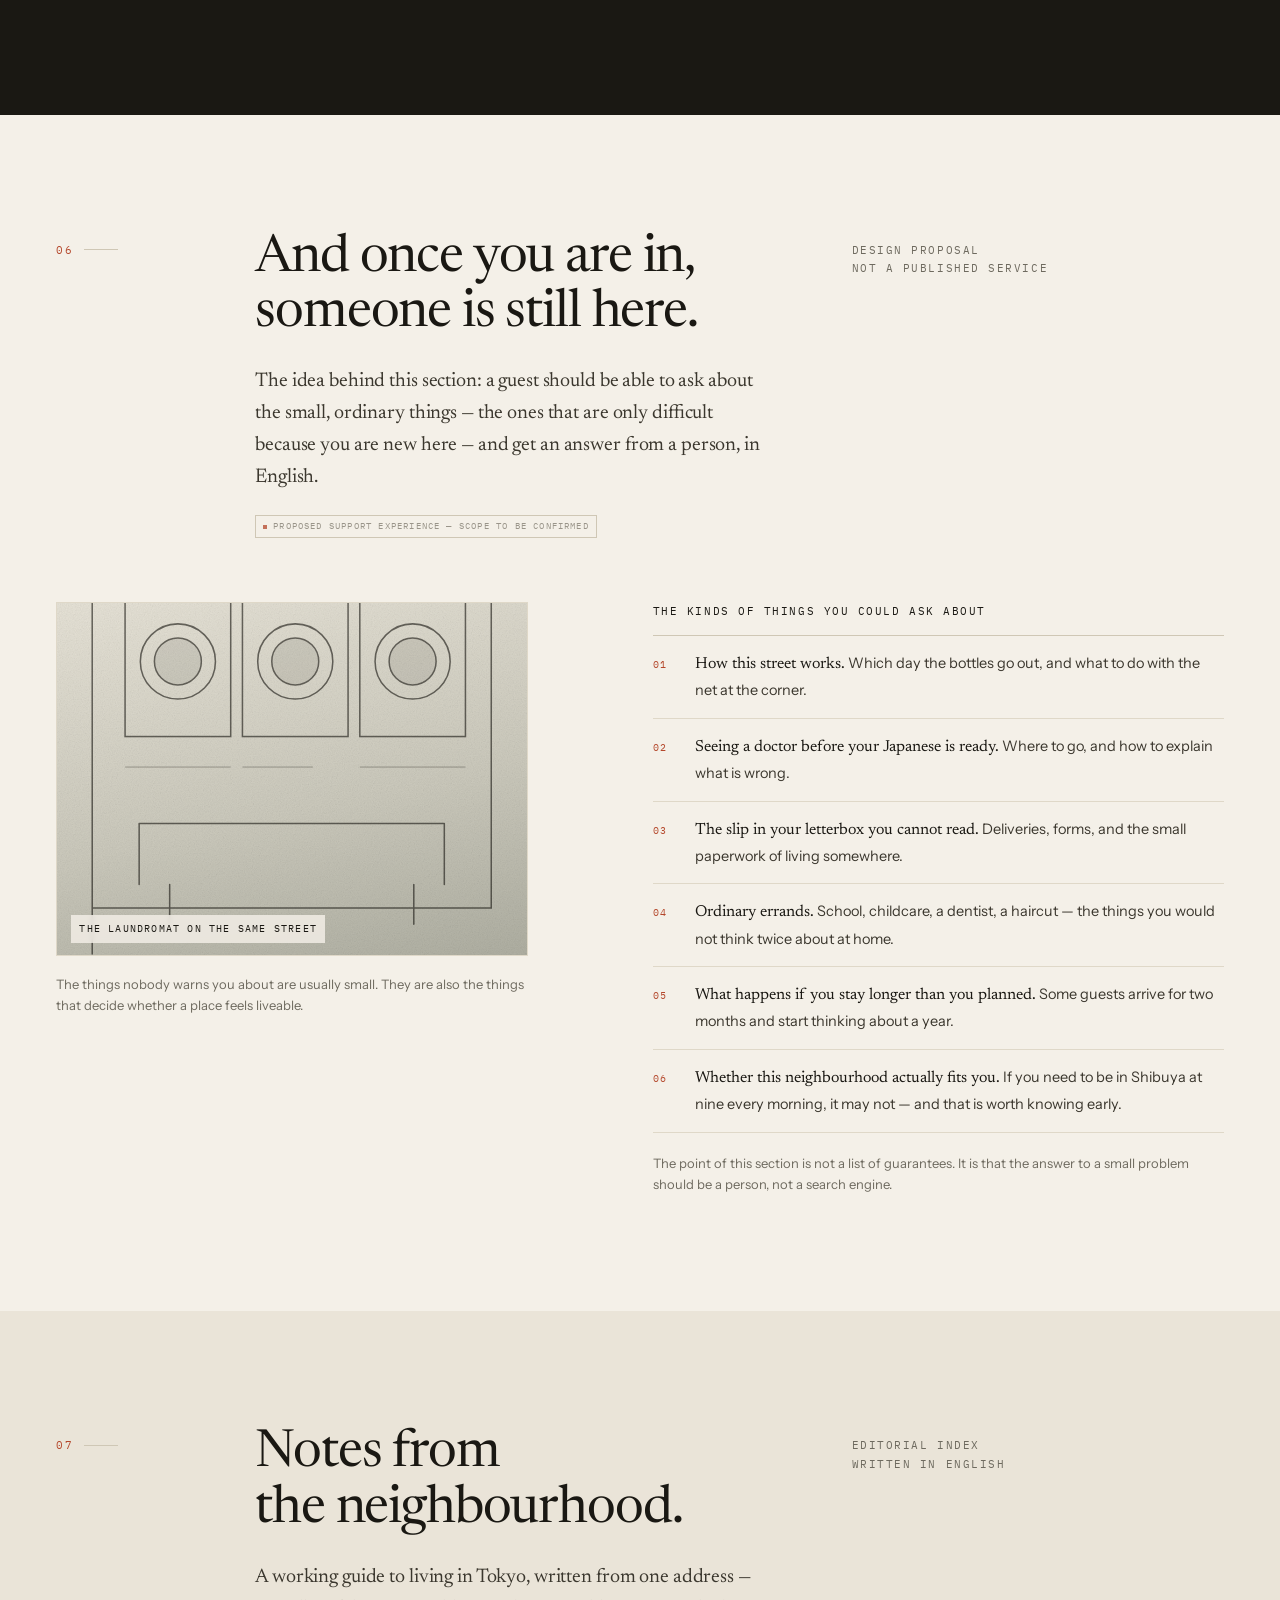
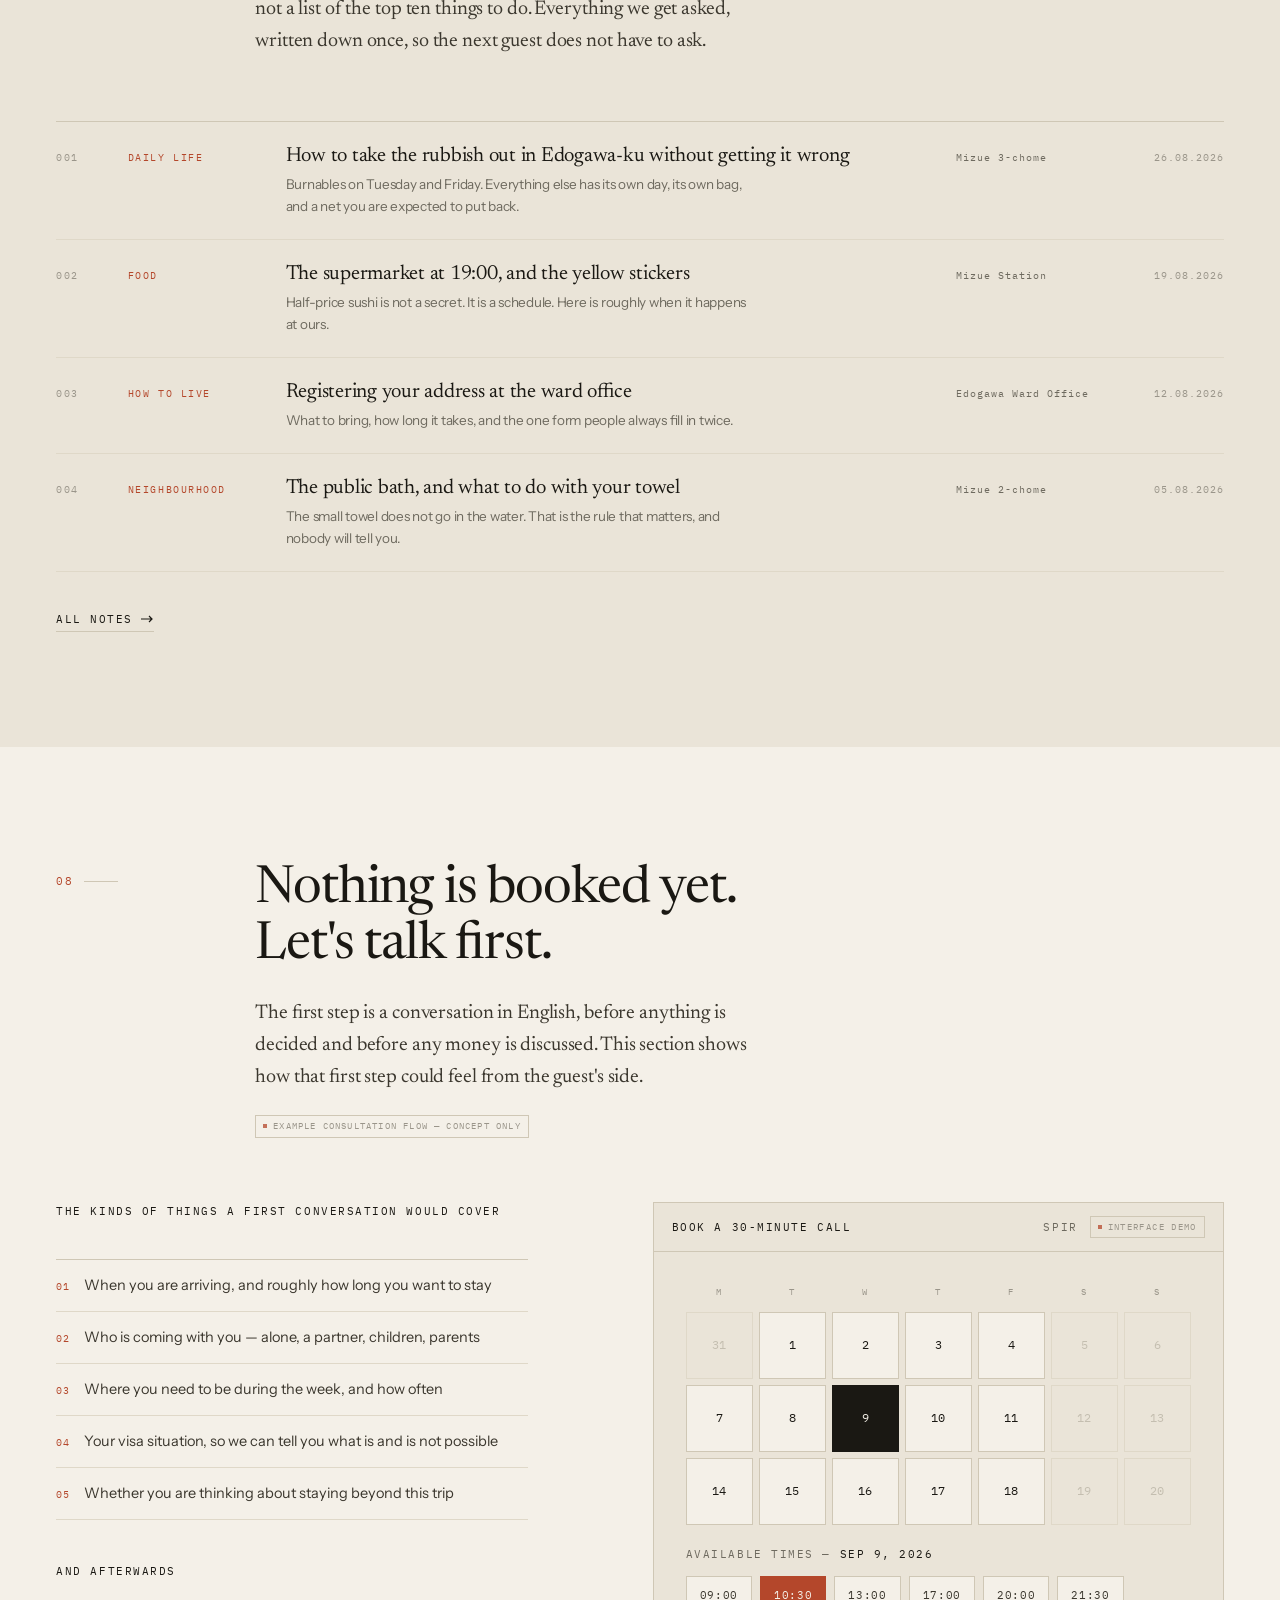
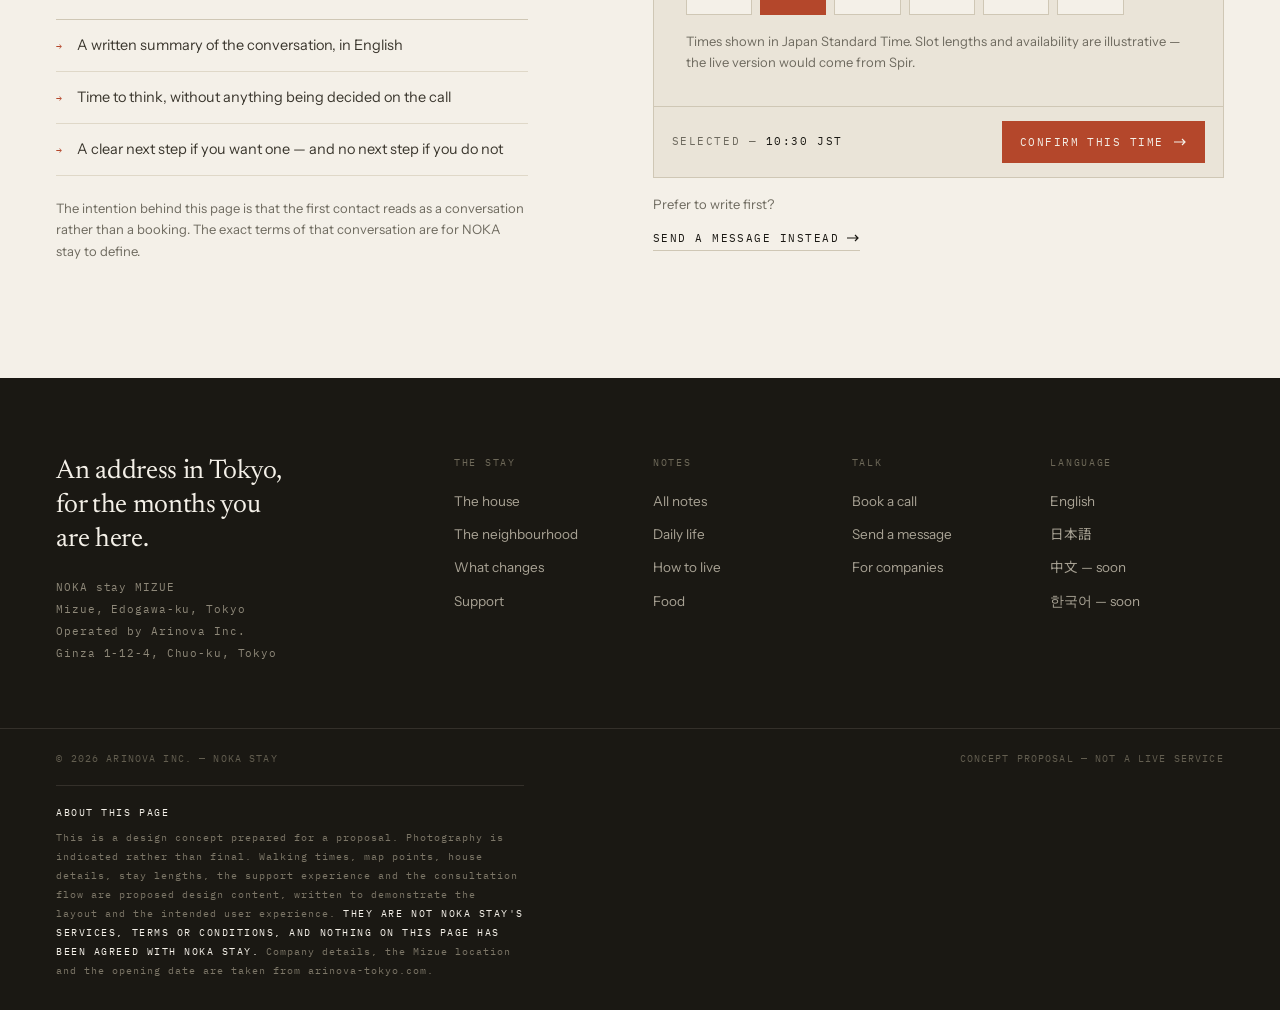
==== commit 5324116c: "Final claim polish: reframe support and consultation as proposed UX Co-Authored-By: Claude Opus 5 <n" ====
--- a/index.html
+++ b/index.html
@@ -162,6 +162,7 @@
   <div class="wrap" style="padding-top:clamp(40px,5vw,84px)">
     <div class="home__grid">
       <div class="home__a">
+        <p class="provline rv" style="margin-bottom:16px"><span class="prov prov--wide">Provisional — house details to be confirmed</span></p>
         <dl class="home__facts rv" style="margin-top:0;border-top:1px solid var(--rule)">
           <div class="home__fact"><dt>The house</dt><dd><b>Whole building</b> — no shared entrance, no front desk</dd></div>
           <div class="home__fact"><dt>Guests</dt><dd><b>All ages</b> — designed for three generations under one roof</dd></div>
@@ -359,7 +360,7 @@
 
     <div class="hard__close rv rv-d2">
       <p>You bring a suitcase.<br><span class="it">The complicated part is ours.</span></p>
-      <a class="tlink" href="#help">And once you are here, we do not disappear
+      <a class="tlink" href="#help">And once you are here, someone is still here
         <svg width="13" height="8" viewBox="0 0 13 8" fill="none"><path d="M0 4h11M8 1l3 3-3 3" stroke="currentColor" stroke-width="1.2"/></svg></a>
     </div>
   </div>
@@ -372,11 +373,13 @@
       <div class="shead__no"><span class="secno">06</span></div>
       <div class="shead__ti">
         <h2 class="d2 rv">And once you are in,<br>someone is still here.</h2>
-        <p class="lede rv rv-d1">Not a concierge, and not an app. A person on this street who
-          answers in English and already knows which day the bottles go out.</p>
-      </div>
-      <div class="shead__ai"><p class="mono rv rv-d2">Proposed support model</p>
-        <p class="provline" style="margin-top:10px"><span class="prov">Provisional</span></p></div>
+        <p class="lede rv rv-d1">The idea behind this section: a guest should be able to ask about
+          the small, ordinary things — the ones that are only difficult because you are new here —
+          and get an answer from a person, in English.</p>
+        <p class="provline provline--head rv rv-d1">
+          <span class="prov prov--wide">Proposed support experience — scope to be confirmed</span></p>
+      </div>
+      <div class="shead__ai"><p class="mono rv rv-d2">Design proposal<br>Not a published service</p></div>
     </div>
 
     <div class="care">
@@ -385,29 +388,30 @@
           <div class="plate__tone"></div>
           <svg class="plate__art"><use href="#p-laundry"/></svg>
           <div class="plate__grain"></div>
-          <figcaption class="plate__cap">Five minutes away, open until midnight</figcaption>
-        </figure>
-        <p class="small home__note">The things nobody warns you about are usually small,
-          and they are usually solved in one message.</p>
+          <figcaption class="plate__cap">The laundromat on the same street</figcaption>
+        </figure>
+        <p class="small home__note">The things nobody warns you about are usually small.
+          They are also the things that decide whether a place feels liveable.</p>
       </div>
 
       <div class="care__r rv rv-d1">
+        <p class="mono mono--ink" style="margin-bottom:14px">The kinds of things you could ask about</p>
         <div class="care__list">
-          <div class="care__i"><i>01</i><p><b>The rubbish calendar, in English, on the fridge.</b>
-            Which day, which bag, and what to do with the net.</p></div>
-          <div class="care__i"><i>02</i><p><b>A clinic that will see you without Japanese.</b>
-            We know which ones, and we will call ahead.</p></div>
-          <div class="care__i"><i>03</i><p><b>The delivery slip you cannot read.</b>
-            Photograph it, send it to us, choose a new time.</p></div>
-          <div class="care__i"><i>04</i><p><b>School, childcare, a dentist, a haircut.</b>
-            Ordinary questions get ordinary answers, same day.</p></div>
-          <div class="care__i"><i>05</i><p><b>If you decide to stay longer, we help you find the next address.</b>
-            Some guests arrive for two months and start looking for an apartment in the fourth.
-            That search is the other half of what we do.</p></div>
-          <div class="care__i"><i>06</i><p><b>And if Mizue is wrong for you, we will say so.</b>
-            If you need to be in Shibuya at nine every morning, this is not your address.
-            We would rather tell you on a call than take a deposit.</p></div>
-        </div>
+          <div class="care__i"><i>01</i><p><b>How this street works.</b>
+            Which day the bottles go out, and what to do with the net at the corner.</p></div>
+          <div class="care__i"><i>02</i><p><b>Seeing a doctor before your Japanese is ready.</b>
+            Where to go, and how to explain what is wrong.</p></div>
+          <div class="care__i"><i>03</i><p><b>The slip in your letterbox you cannot read.</b>
+            Deliveries, forms, and the small paperwork of living somewhere.</p></div>
+          <div class="care__i"><i>04</i><p><b>Ordinary errands.</b>
+            School, childcare, a dentist, a haircut — the things you would not think twice about at home.</p></div>
+          <div class="care__i"><i>05</i><p><b>What happens if you stay longer than you planned.</b>
+            Some guests arrive for two months and start thinking about a year.</p></div>
+          <div class="care__i"><i>06</i><p><b>Whether this neighbourhood actually fits you.</b>
+            If you need to be in Shibuya at nine every morning, it may not — and that is worth knowing early.</p></div>
+        </div>
+        <p class="small" style="margin-top:20px">The point of this section is not a list of guarantees.
+          It is that the answer to a small problem should be a person, not a search engine.</p>
       </div>
     </div>
   </div>
@@ -478,14 +482,17 @@
       <div class="shead__no"><span class="secno">08</span></div>
       <div class="shead__ti">
         <h2 class="d2 rv">Nothing is booked yet.<br>Let's talk first.</h2>
-        <p class="lede rv rv-d1">Thirty minutes, in English, with the person who will actually
-          be looking after your stay. No deposit, no obligation, no sales script.</p>
+        <p class="lede rv rv-d1">The first step is a conversation in English, before anything
+          is decided and before any money is discussed. This section shows how that first
+          step could feel from the guest's side.</p>
+        <p class="provline provline--head rv rv-d1">
+          <span class="prov prov--wide">Example consultation flow — concept only</span></p>
       </div>
     </div>
 
     <div class="talk">
       <div class="talk__l rv">
-        <p class="mono mono--ink">What we will ask you</p>
+        <p class="mono mono--ink">The kinds of things a first conversation would cover</p>
         <div class="talk__list">
           <div class="talk__li"><i>01</i><span>When you are arriving, and roughly how long you want to stay</span></div>
           <div class="talk__li"><i>02</i><span>Who is coming with you — alone, a partner, children, parents</span></div>
@@ -493,14 +500,15 @@
           <div class="talk__li"><i>04</i><span>Your visa situation, so we can tell you what is and is not possible</span></div>
           <div class="talk__li"><i>05</i><span>Whether you are thinking about staying beyond this trip</span></div>
         </div>
-        <p class="mono mono--ink" style="margin-top:clamp(28px,3.4vw,42px)">What happens after</p>
+        <p class="mono mono--ink" style="margin-top:clamp(28px,3.4vw,42px)">And afterwards</p>
         <div class="talk__list">
-          <div class="talk__li"><i>→</i><span>We send you what we talked about, in writing, in English</span></div>
-          <div class="talk__li"><i>→</i><span>You take as long as you need. Nothing is held, nothing expires</span></div>
-          <div class="talk__li"><i>→</i><span>If you go ahead, we start the paperwork. If you do not, that is fine too</span></div>
-        </div>
-        <p class="small" style="margin-top:22px">No deposit is taken on this call and nothing is booked.
-          If Mizue is not right for you, we will say so and, where we can, point you somewhere that is.</p>
+          <div class="talk__li"><i>→</i><span>A written summary of the conversation, in English</span></div>
+          <div class="talk__li"><i>→</i><span>Time to think, without anything being decided on the call</span></div>
+          <div class="talk__li"><i>→</i><span>A clear next step if you want one — and no next step if you do not</span></div>
+        </div>
+        <p class="small" style="margin-top:22px">The intention behind this page is that the first contact
+          reads as a conversation rather than a booking. The exact terms of that conversation
+          are for NOKA stay to define.</p>
       </div>
 
       <div class="talk__r rv rv-d1">
@@ -526,7 +534,7 @@
               <button class="spir__slot">21:30</button>
             </div>
             <p class="small" style="margin-top:16px">Times shown in Japan Standard Time.
-              There are evening slots for Europe and the Americas.</p>
+              Slot lengths and availability are illustrative — the live version would come from Spir.</p>
           </div>
           <div class="spir__ft">
             <span class="mono">Selected — <span data-slot-out class="mono--ink">10:30 JST</span></span>
@@ -566,9 +574,10 @@
   <div class="wrap">
     <p class="ft__note"><b>About this page</b>
       This is a design concept prepared for a proposal. Photography is indicated rather than final.
-      Walking times, map points, room details, stay lengths and support terms are provisional
-      placeholders written to demonstrate the layout — they are not NOKA stay's published
-      conditions and will be replaced with confirmed information.
+      Walking times, map points, house details, stay lengths, the support experience and the
+      consultation flow are proposed design content, written to demonstrate the layout and the
+      intended user experience. <b style="display:inline">They are not NOKA stay's services, terms or conditions,
+      and nothing on this page has been agreed with NOKA stay.</b>
       Company details, the Mizue location and the opening date are taken from arinova-tokyo.com.</p>
   </div>
 </footer>
--- a/css/app.css
+++ b/css/app.css
@@ -42,6 +42,8 @@
 .invert .prov { color: #8A8474; border-color: var(--rule-ink); }
 .band__over .prov { color: rgba(244,240,232,.7); border-color: rgba(244,240,232,.3); }
 .provline { display: flex; align-items: center; gap: 12px; flex-wrap: wrap; }
+.provline--head { margin-top: clamp(16px, 1.8vw, 22px); }
+.prov--wide { letter-spacing: .14em; }
 
 /* 01 — typography -------------------------------------------------------- */
 .d1, .d2, .d3 { font-family: var(--ff-display); font-weight: 400; color: var(--ink); }
@@ -763,6 +765,7 @@
   .map__side { grid-column: 8 / 13; }
   .shead__ti { grid-column: 3 / 11; }
   .shead__ai { display: none; }
+  /* ただし仮表示タグだけは消してはいけない（見出し側に複製している） */
   .idx__row { grid-template-columns: 40px 116px 1fr 96px; }
   .idx__pl { display: none; }
   .idx__peek { right: 78px; width: 140px; }
